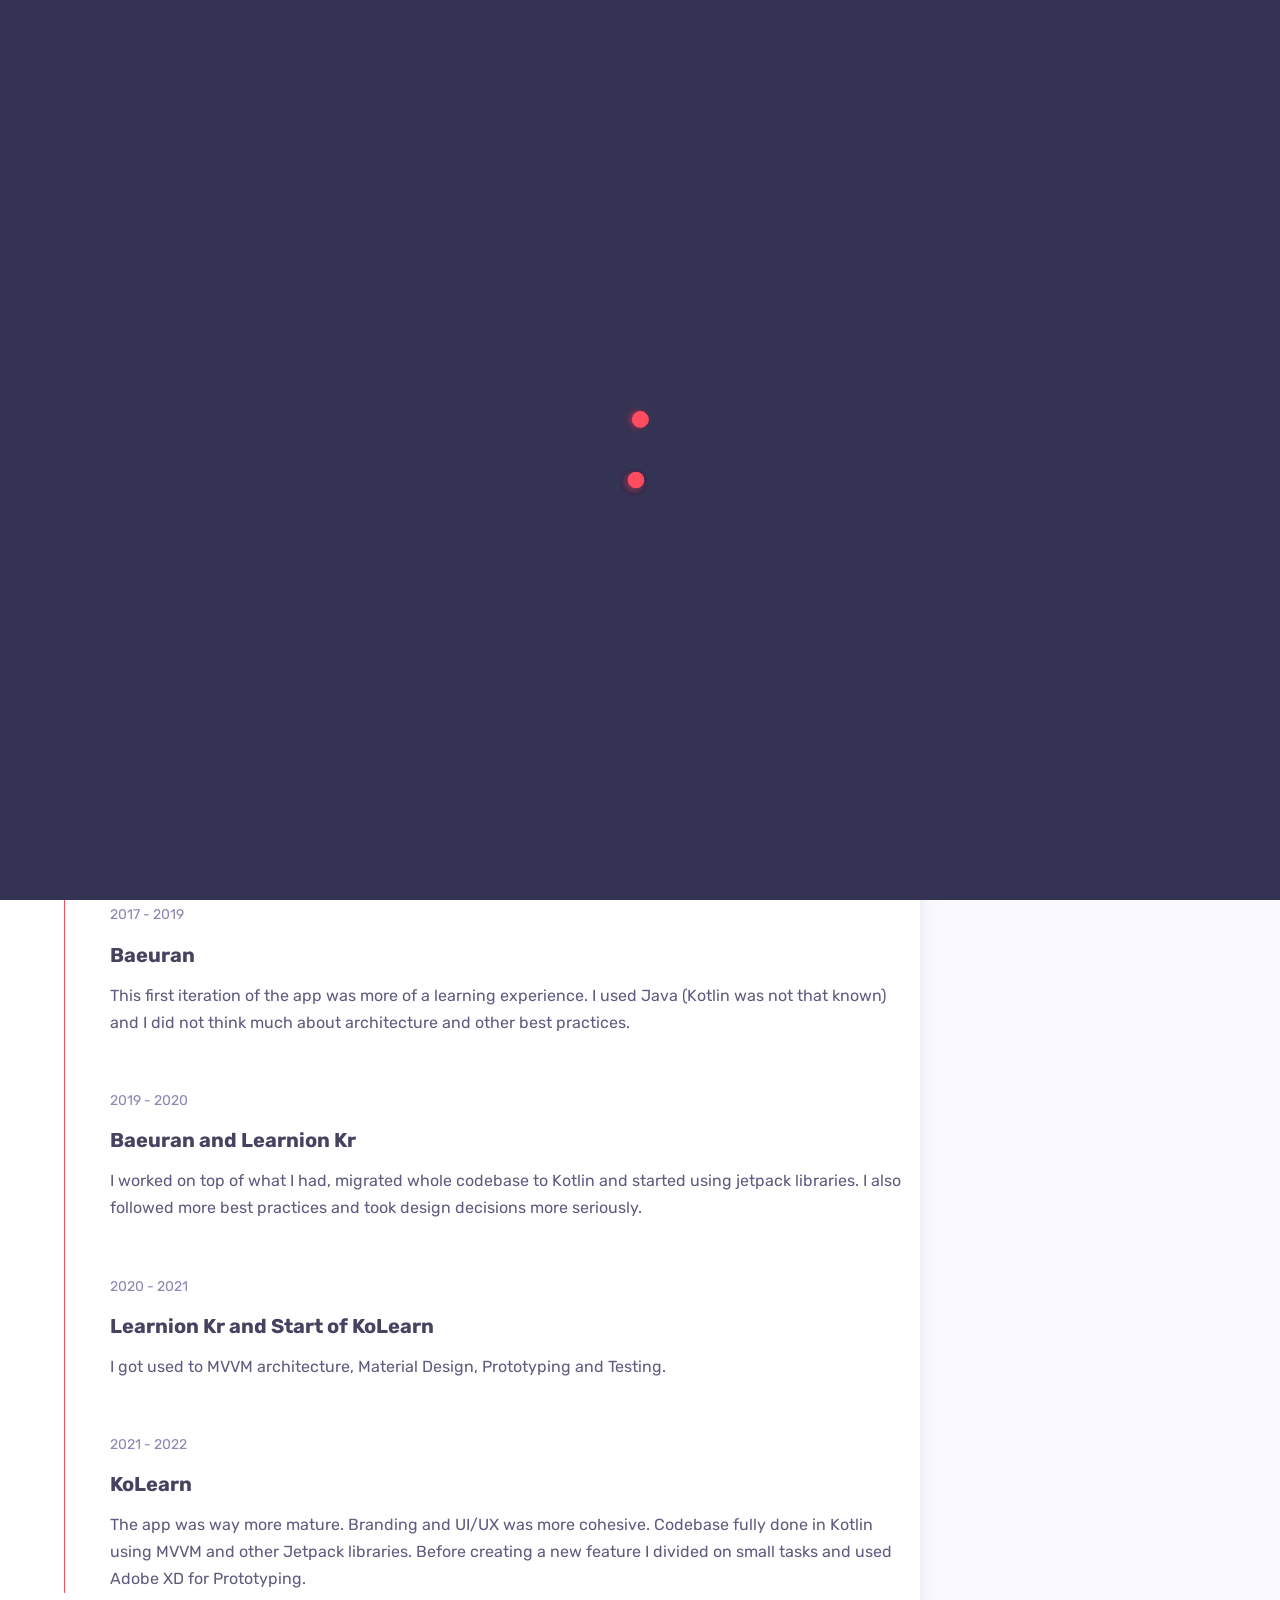
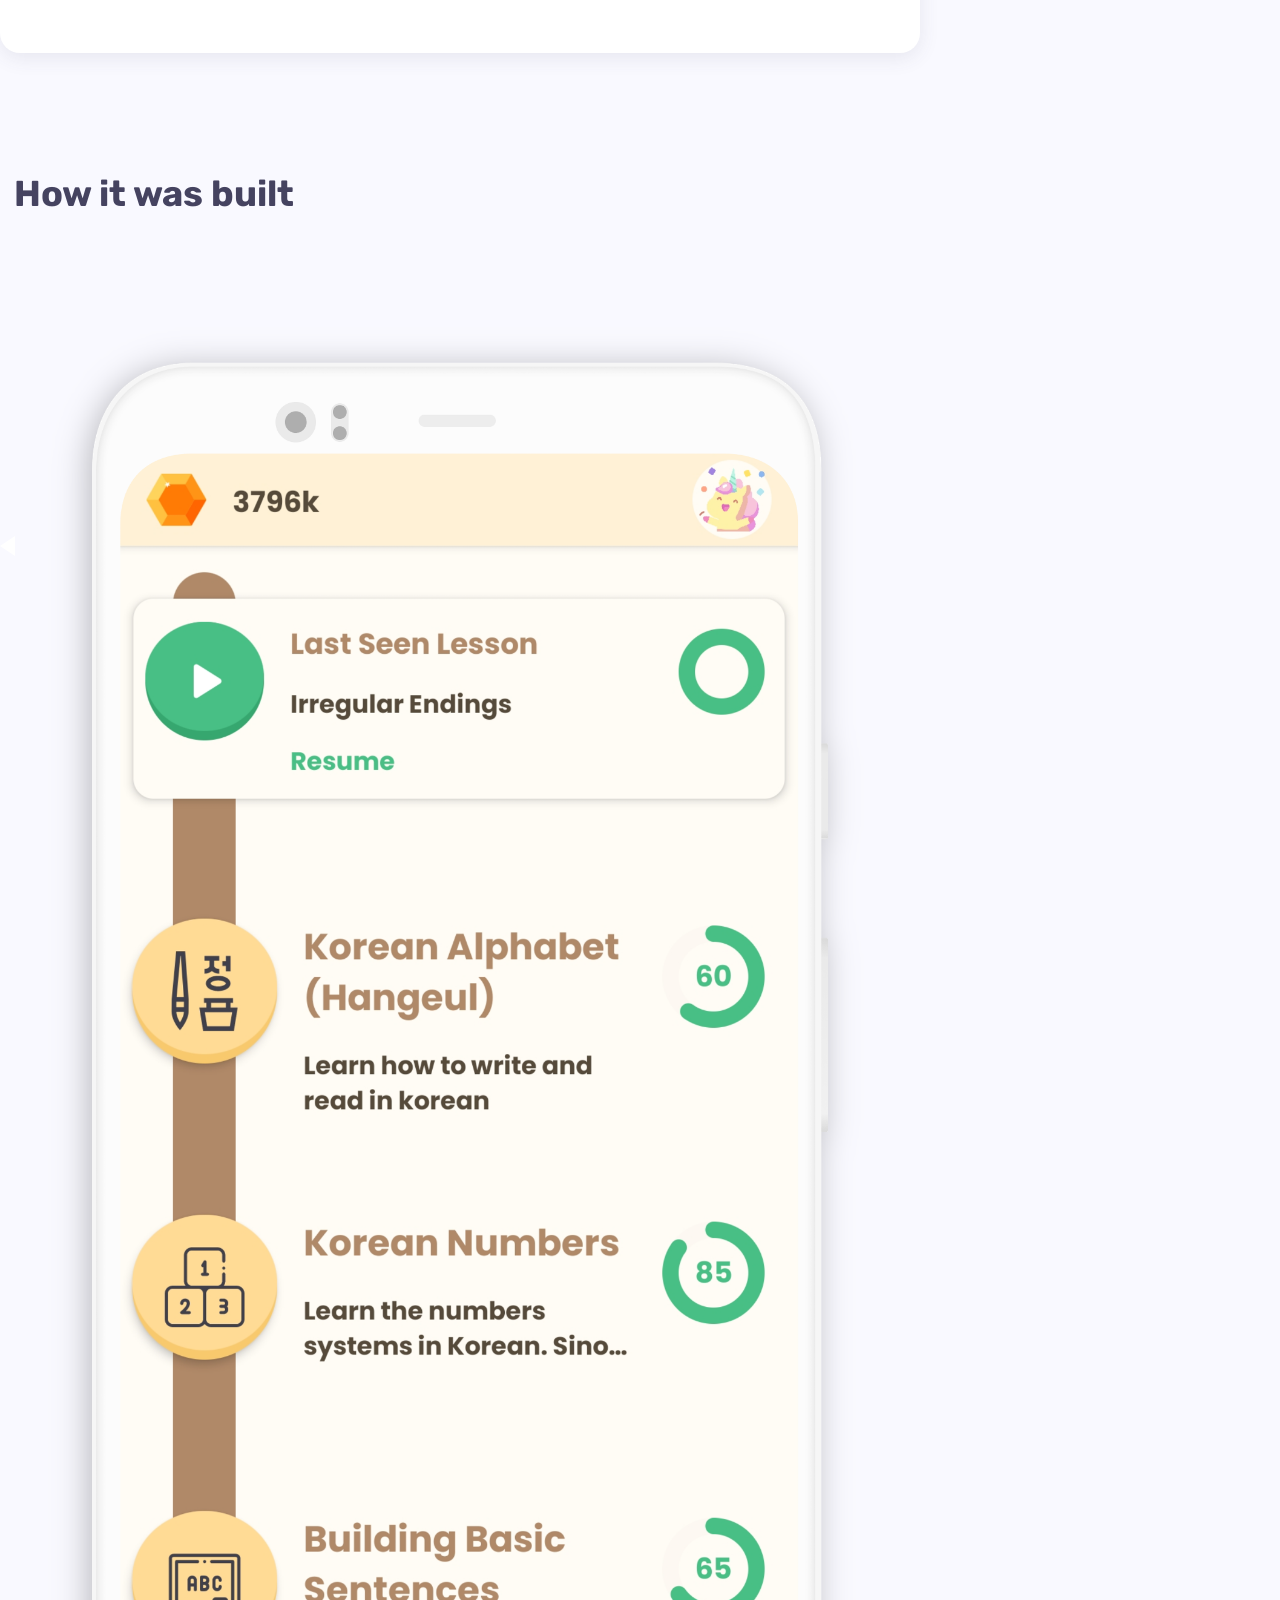
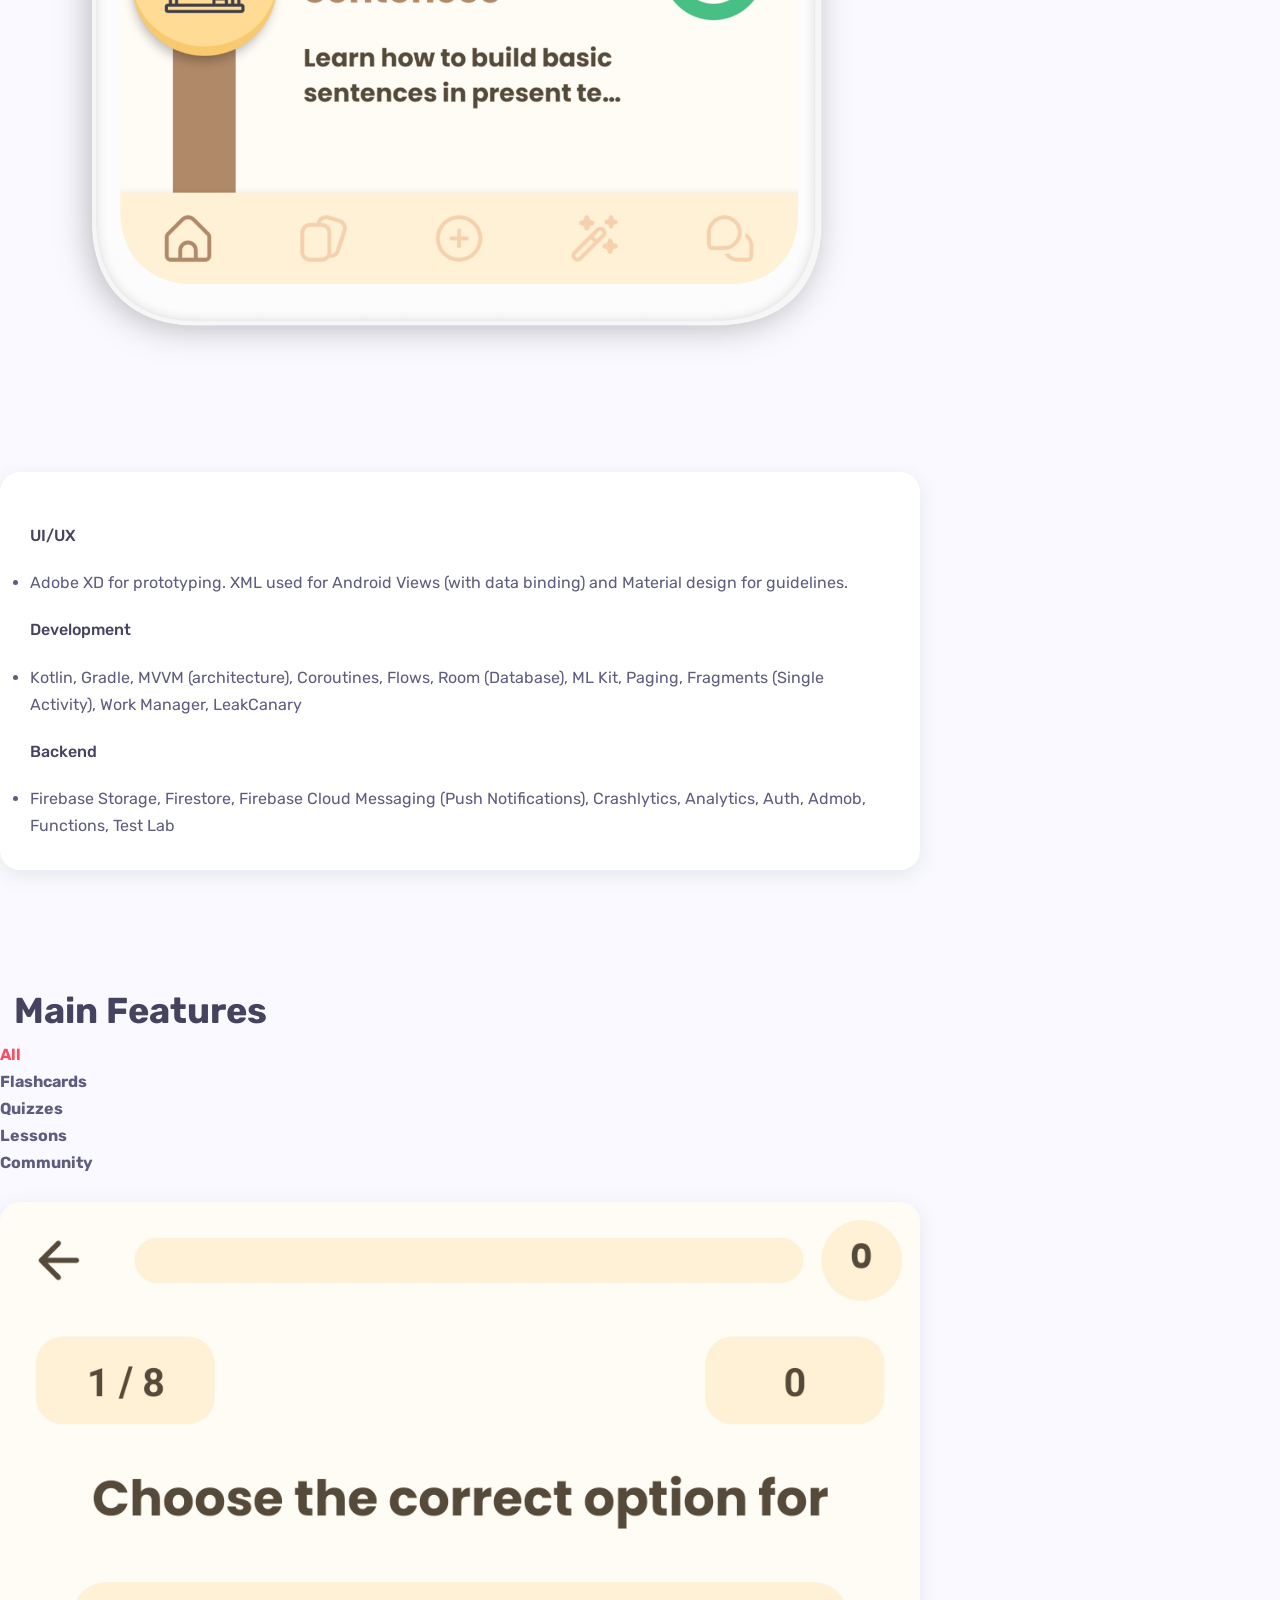
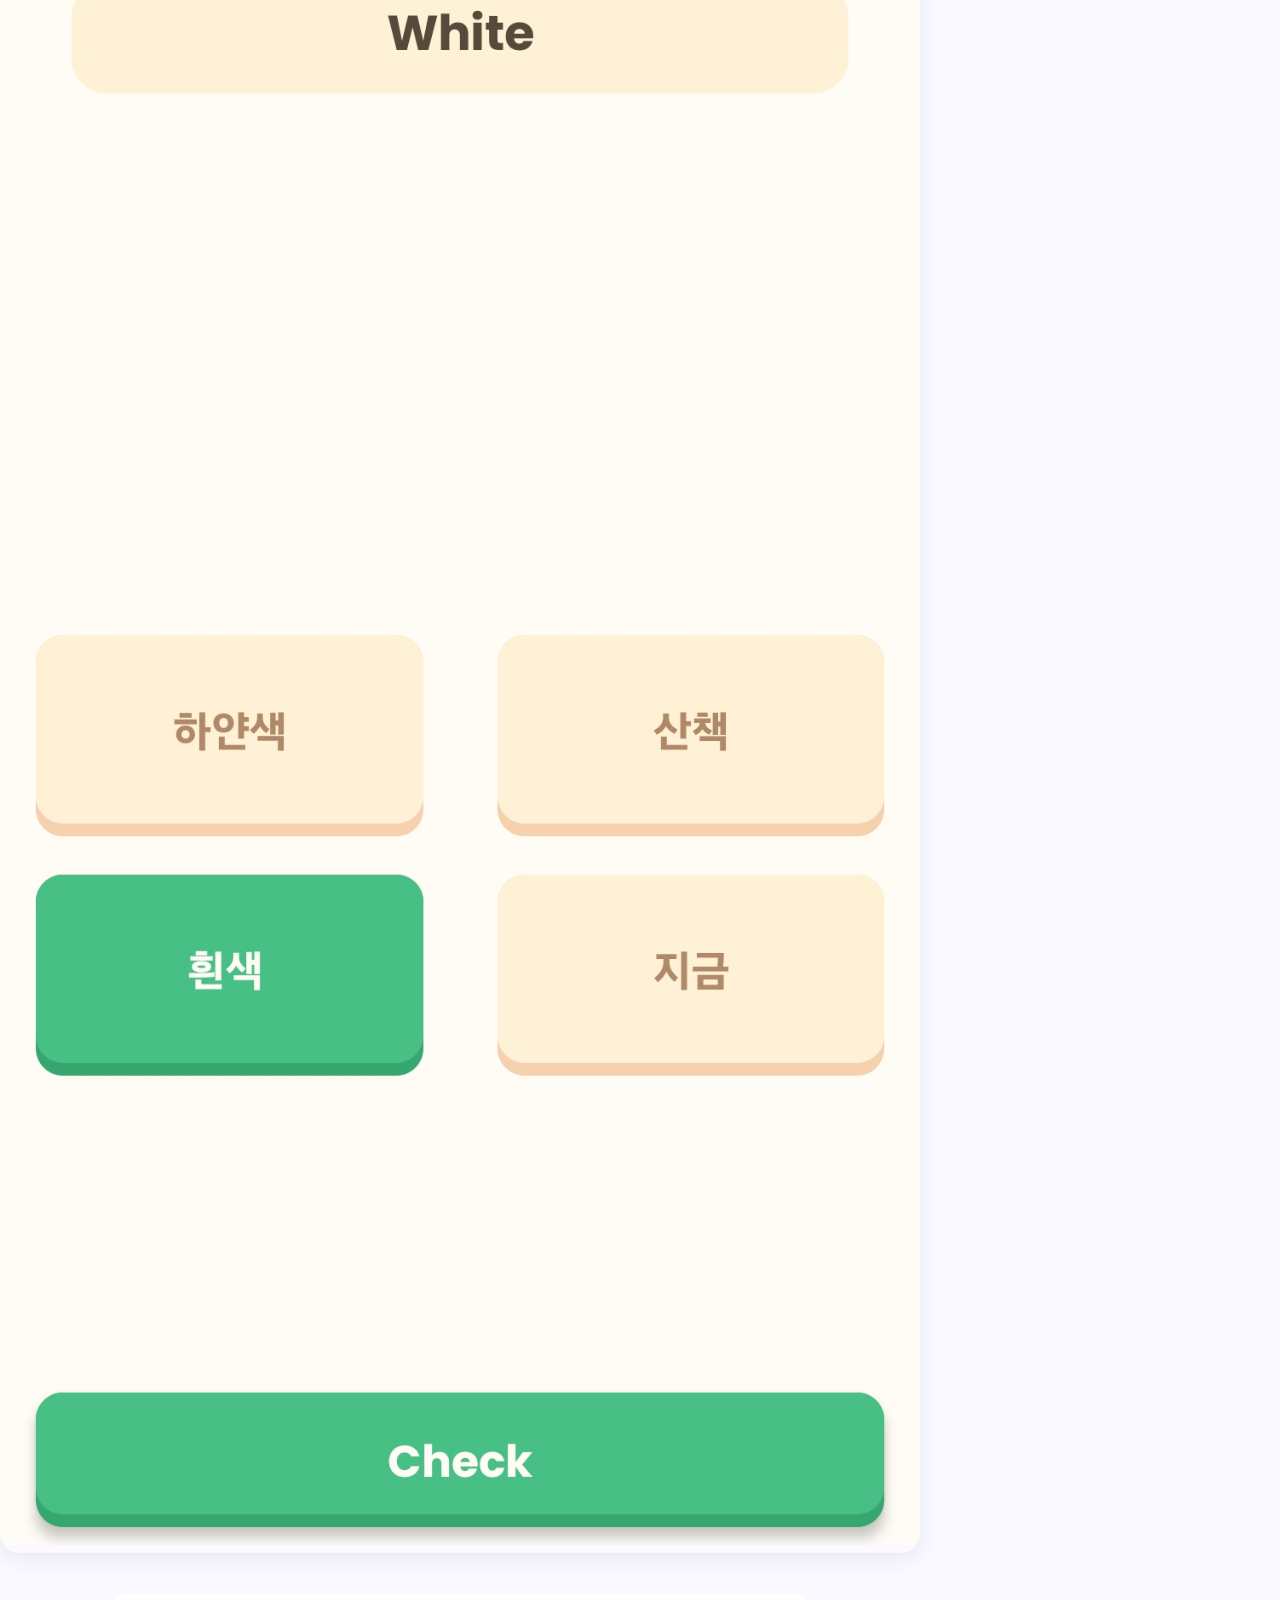
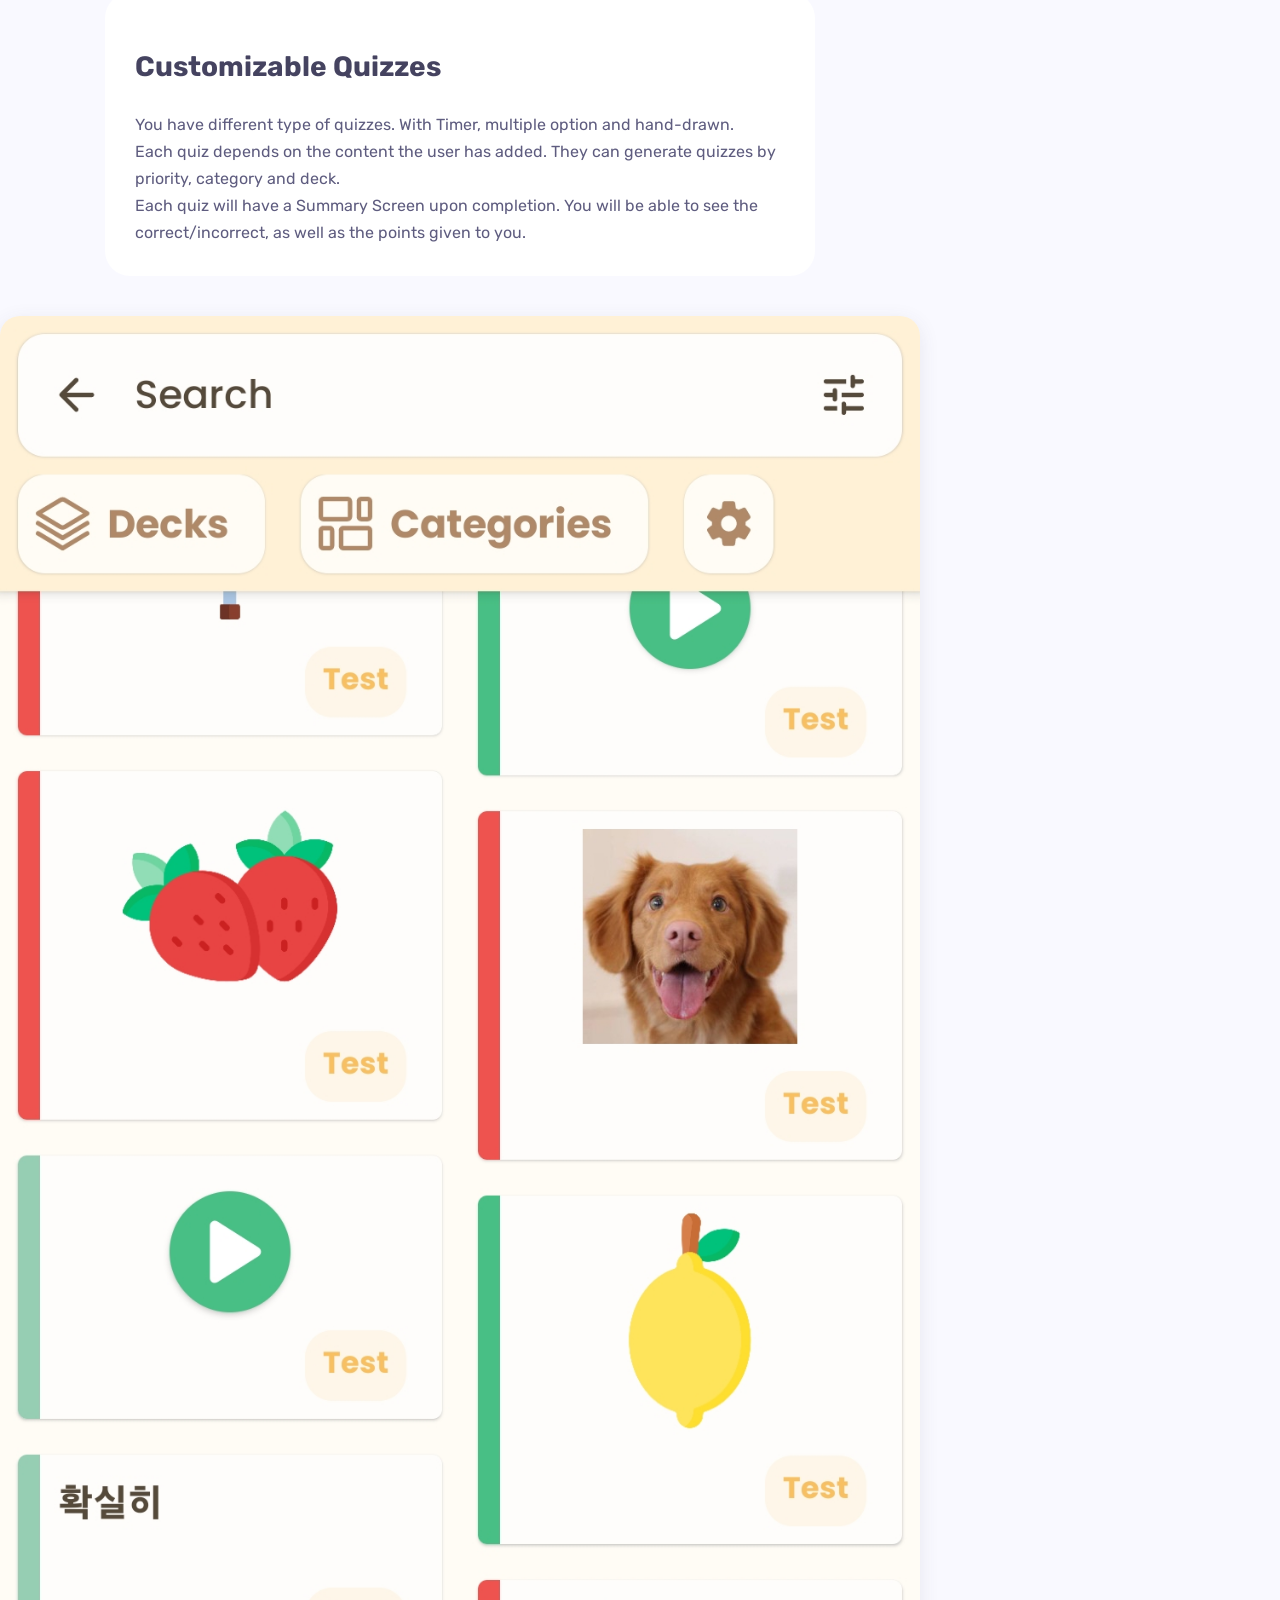
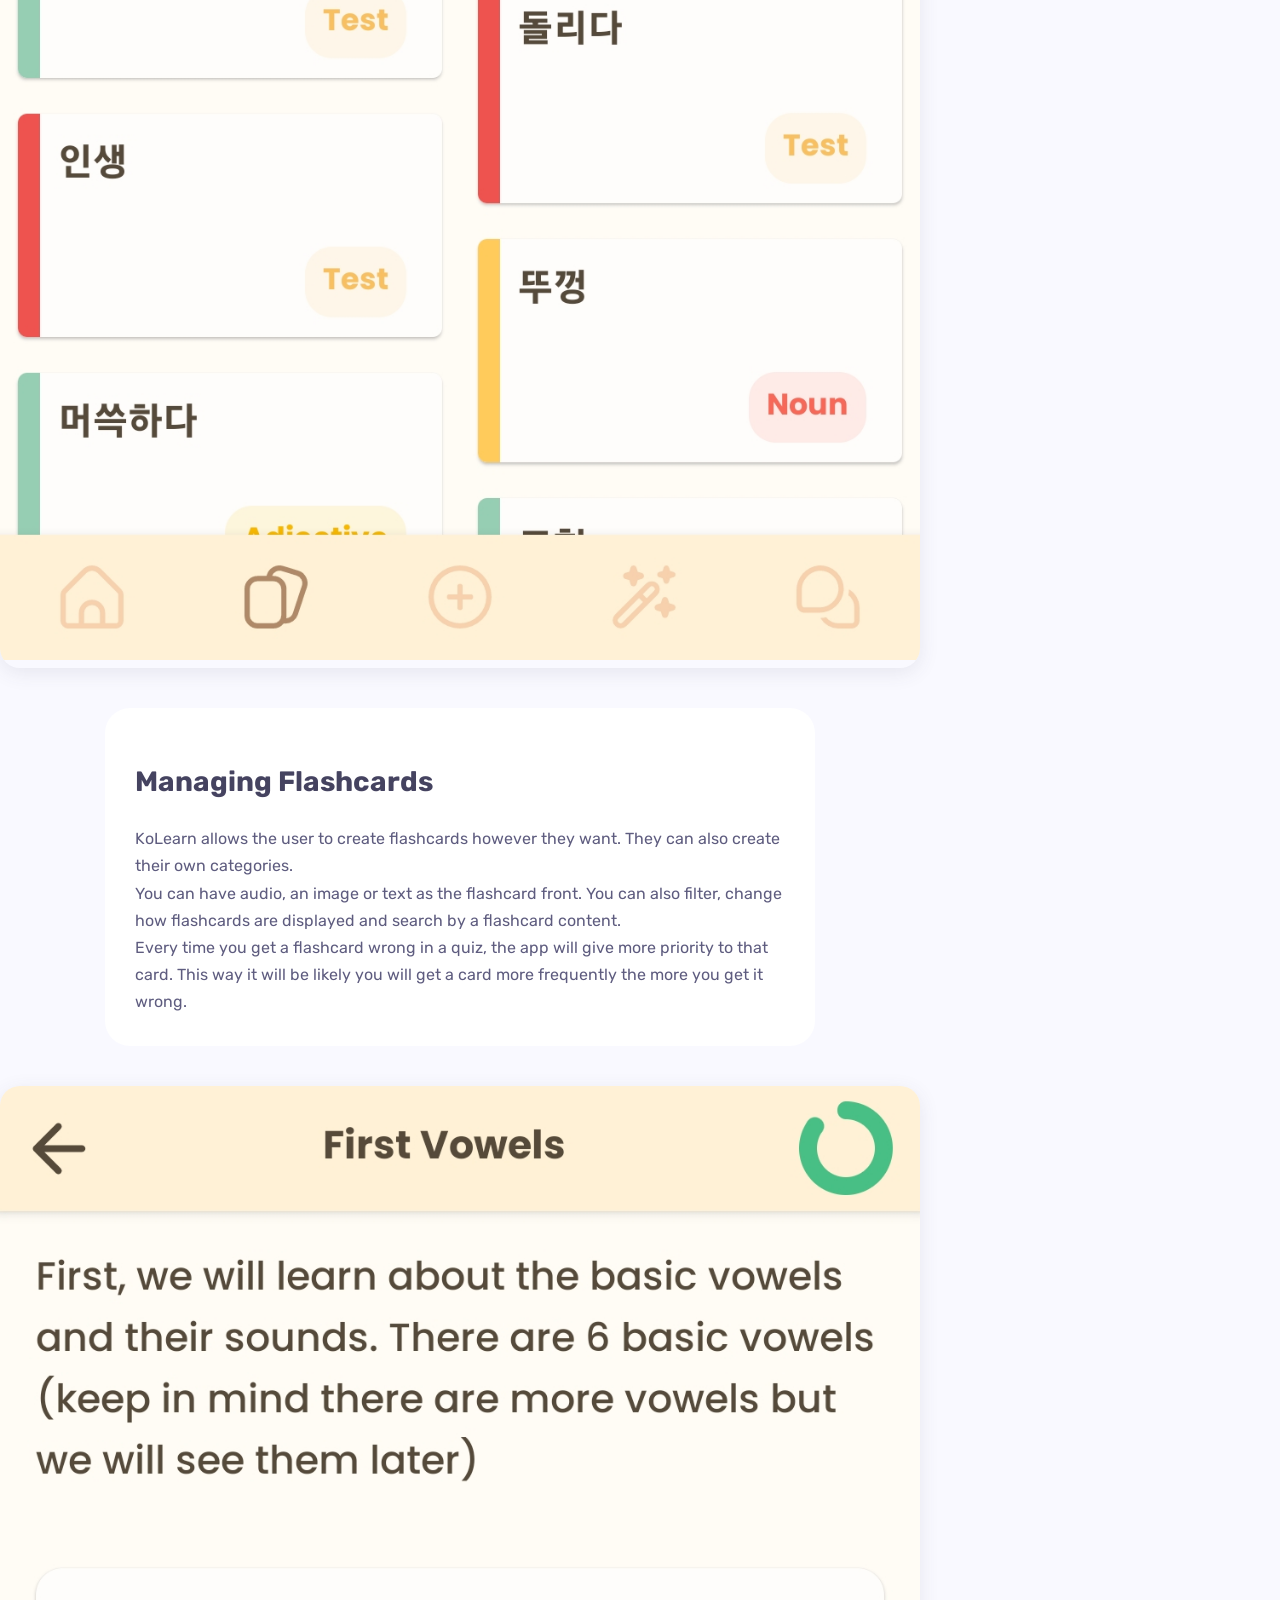
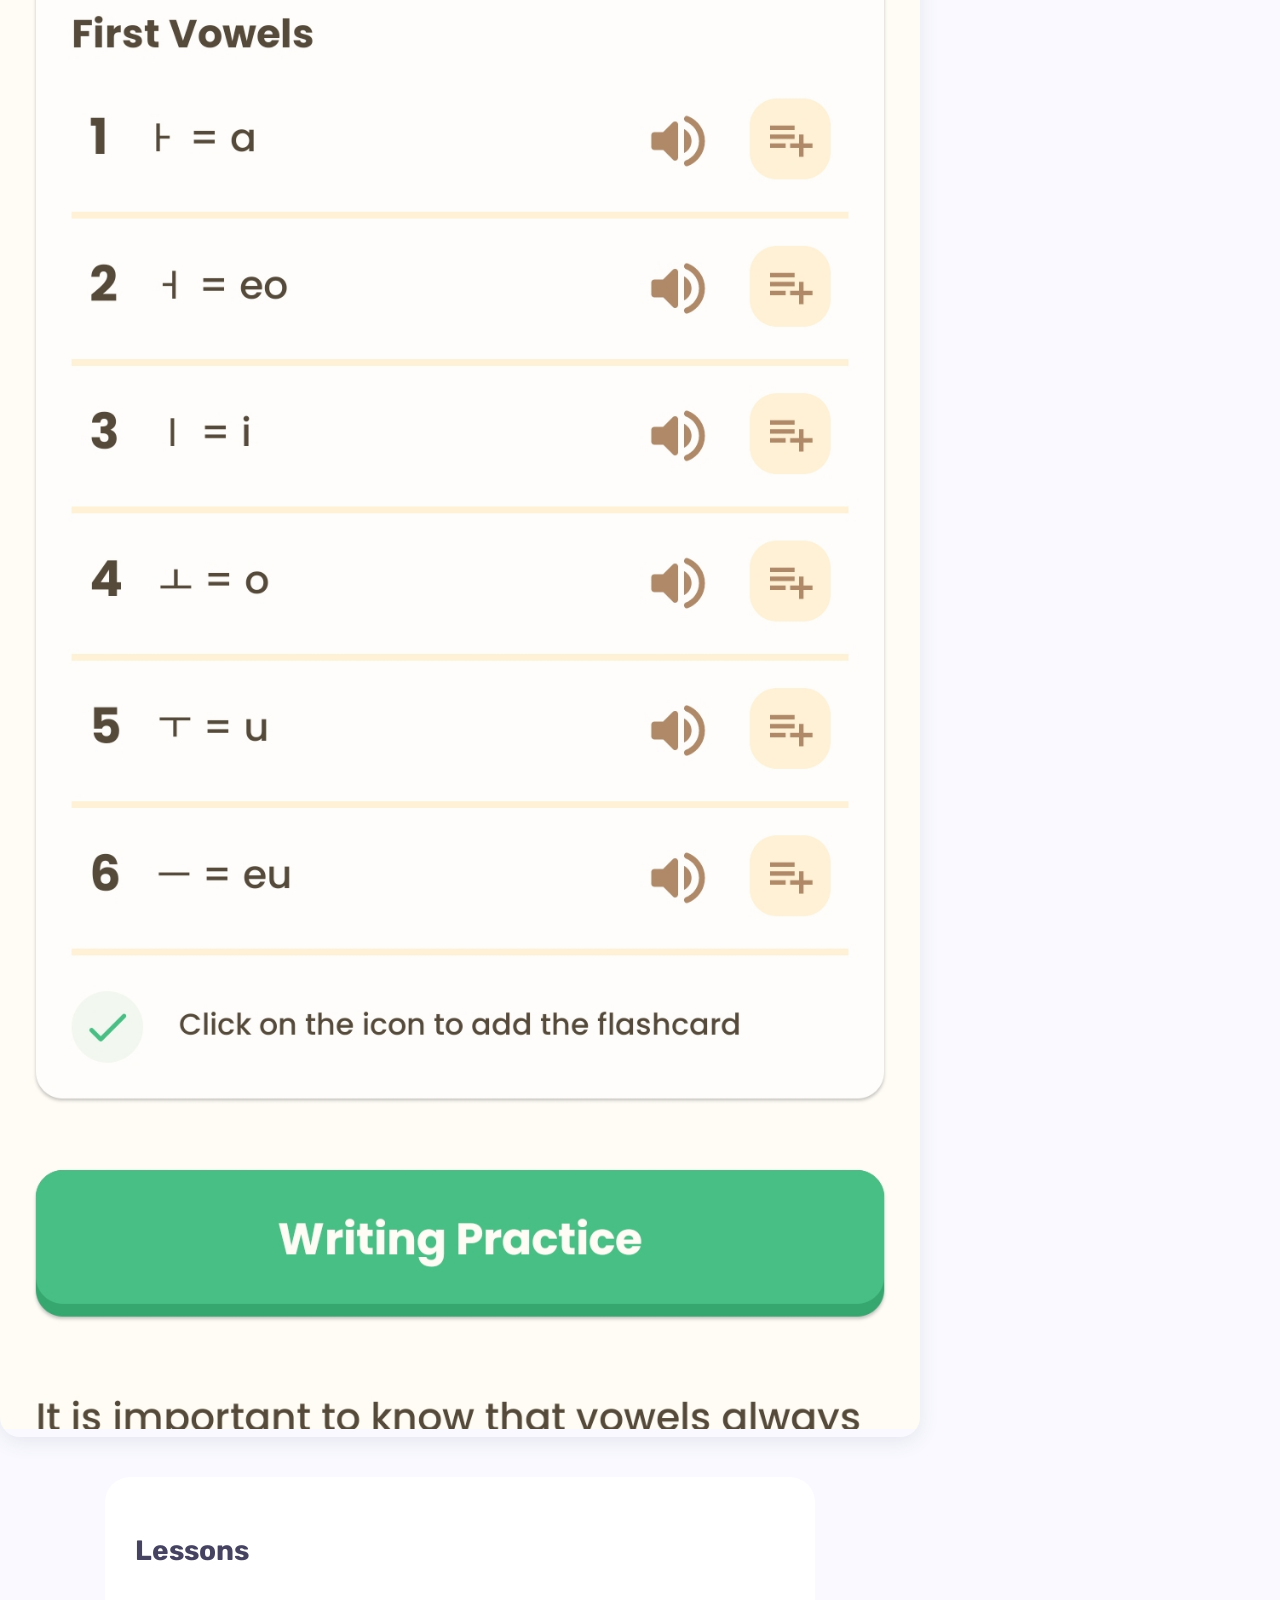
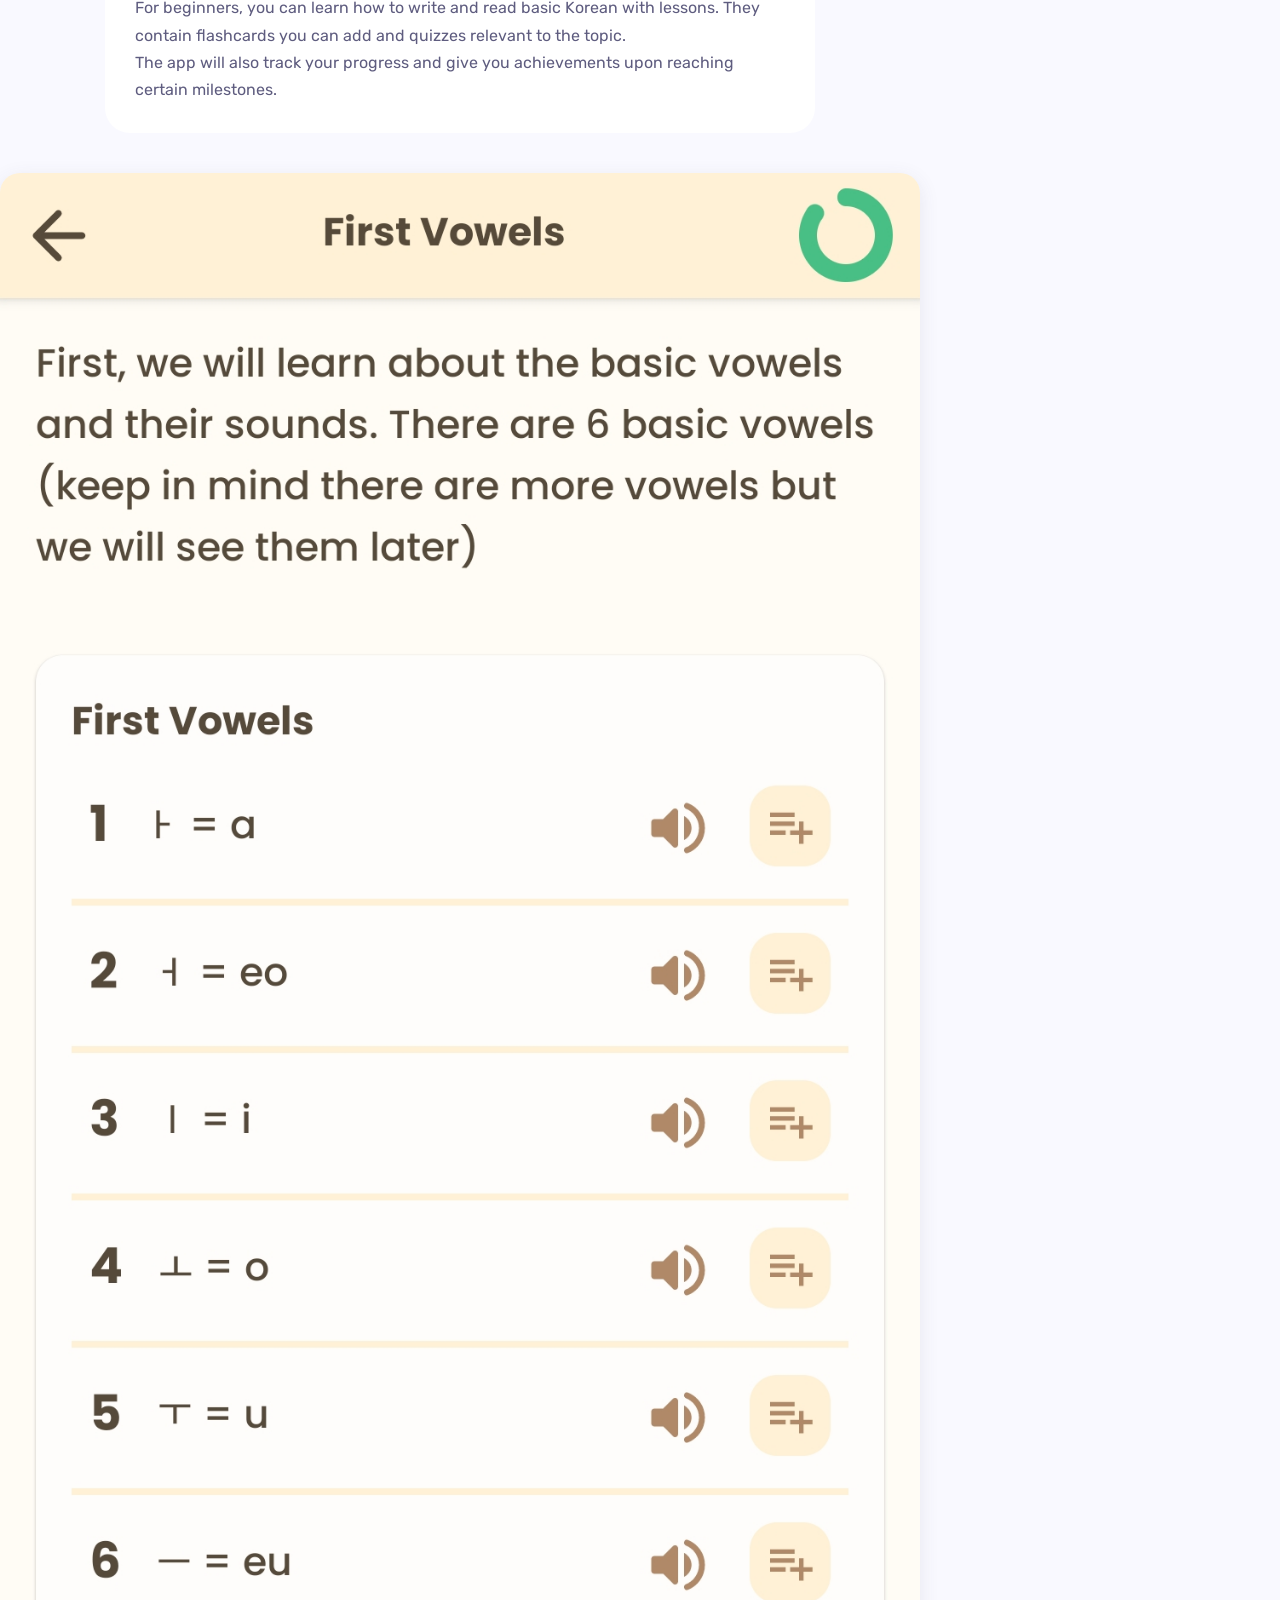
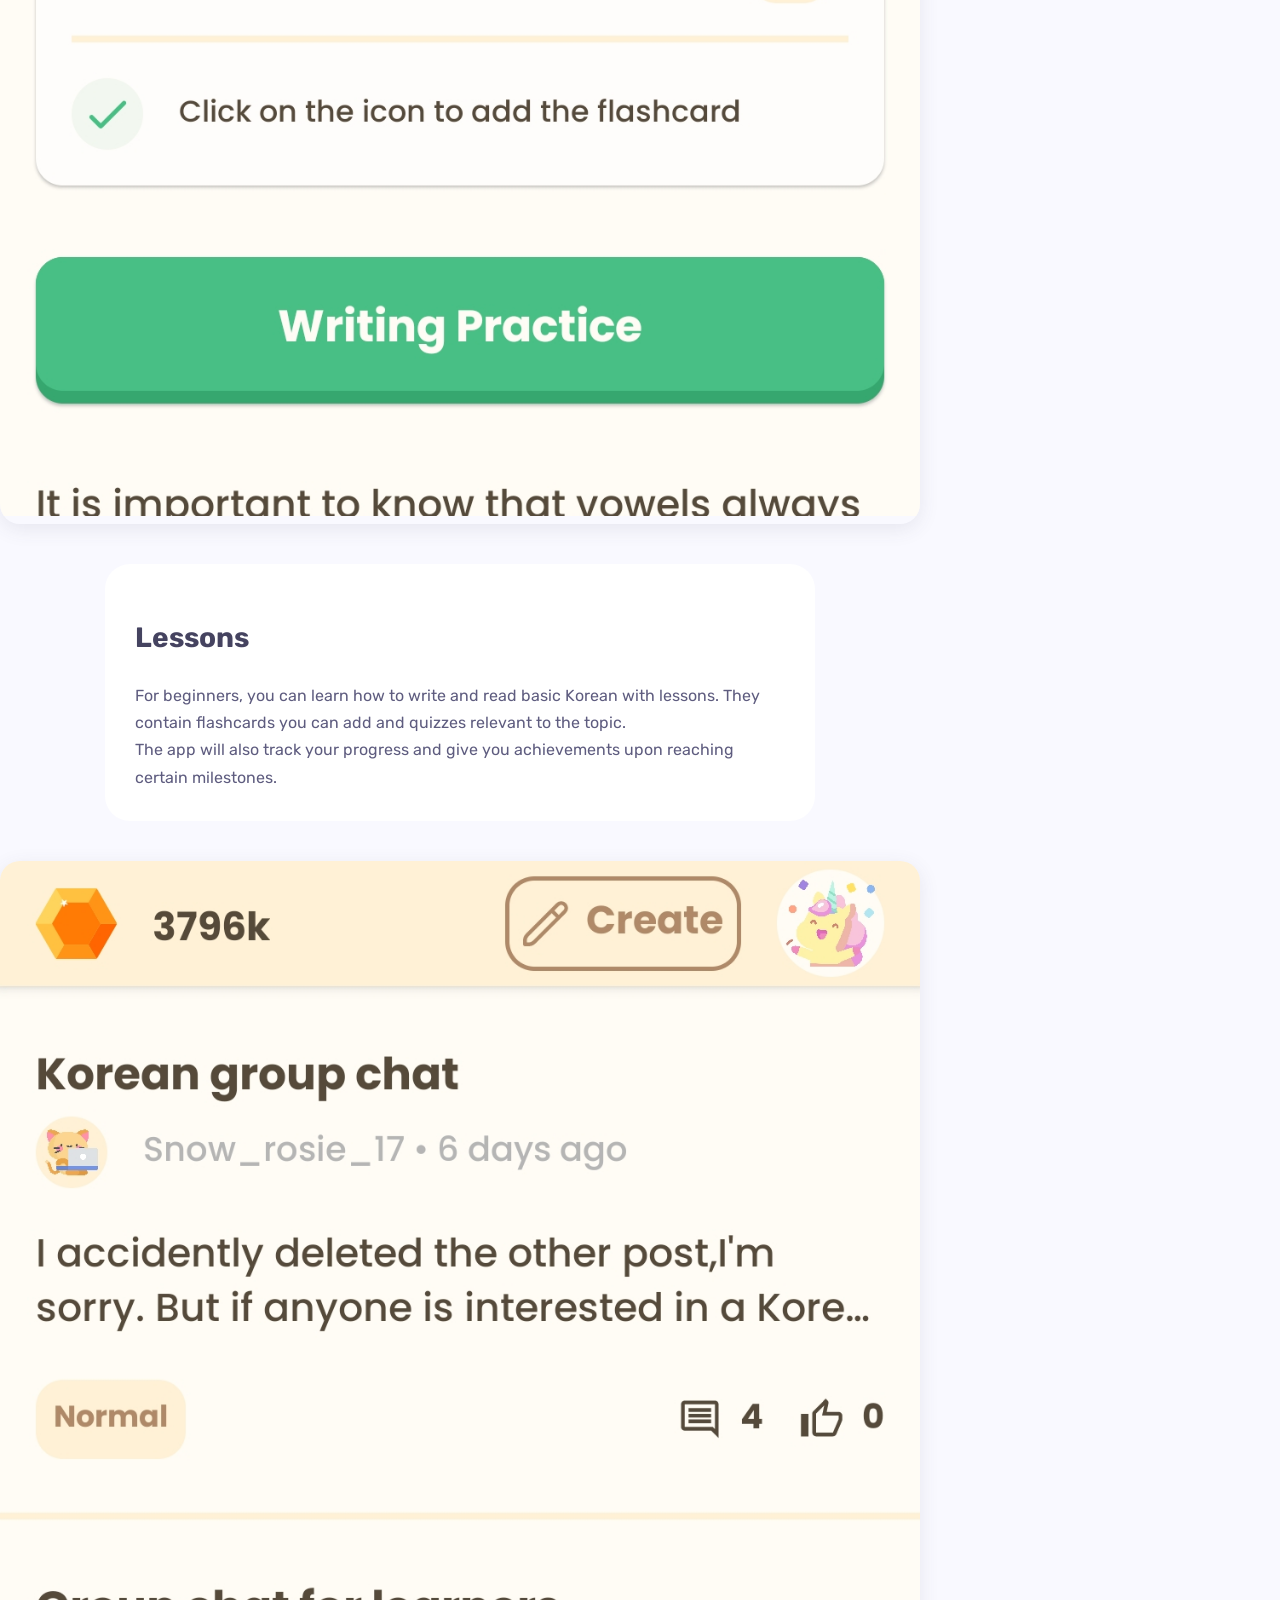
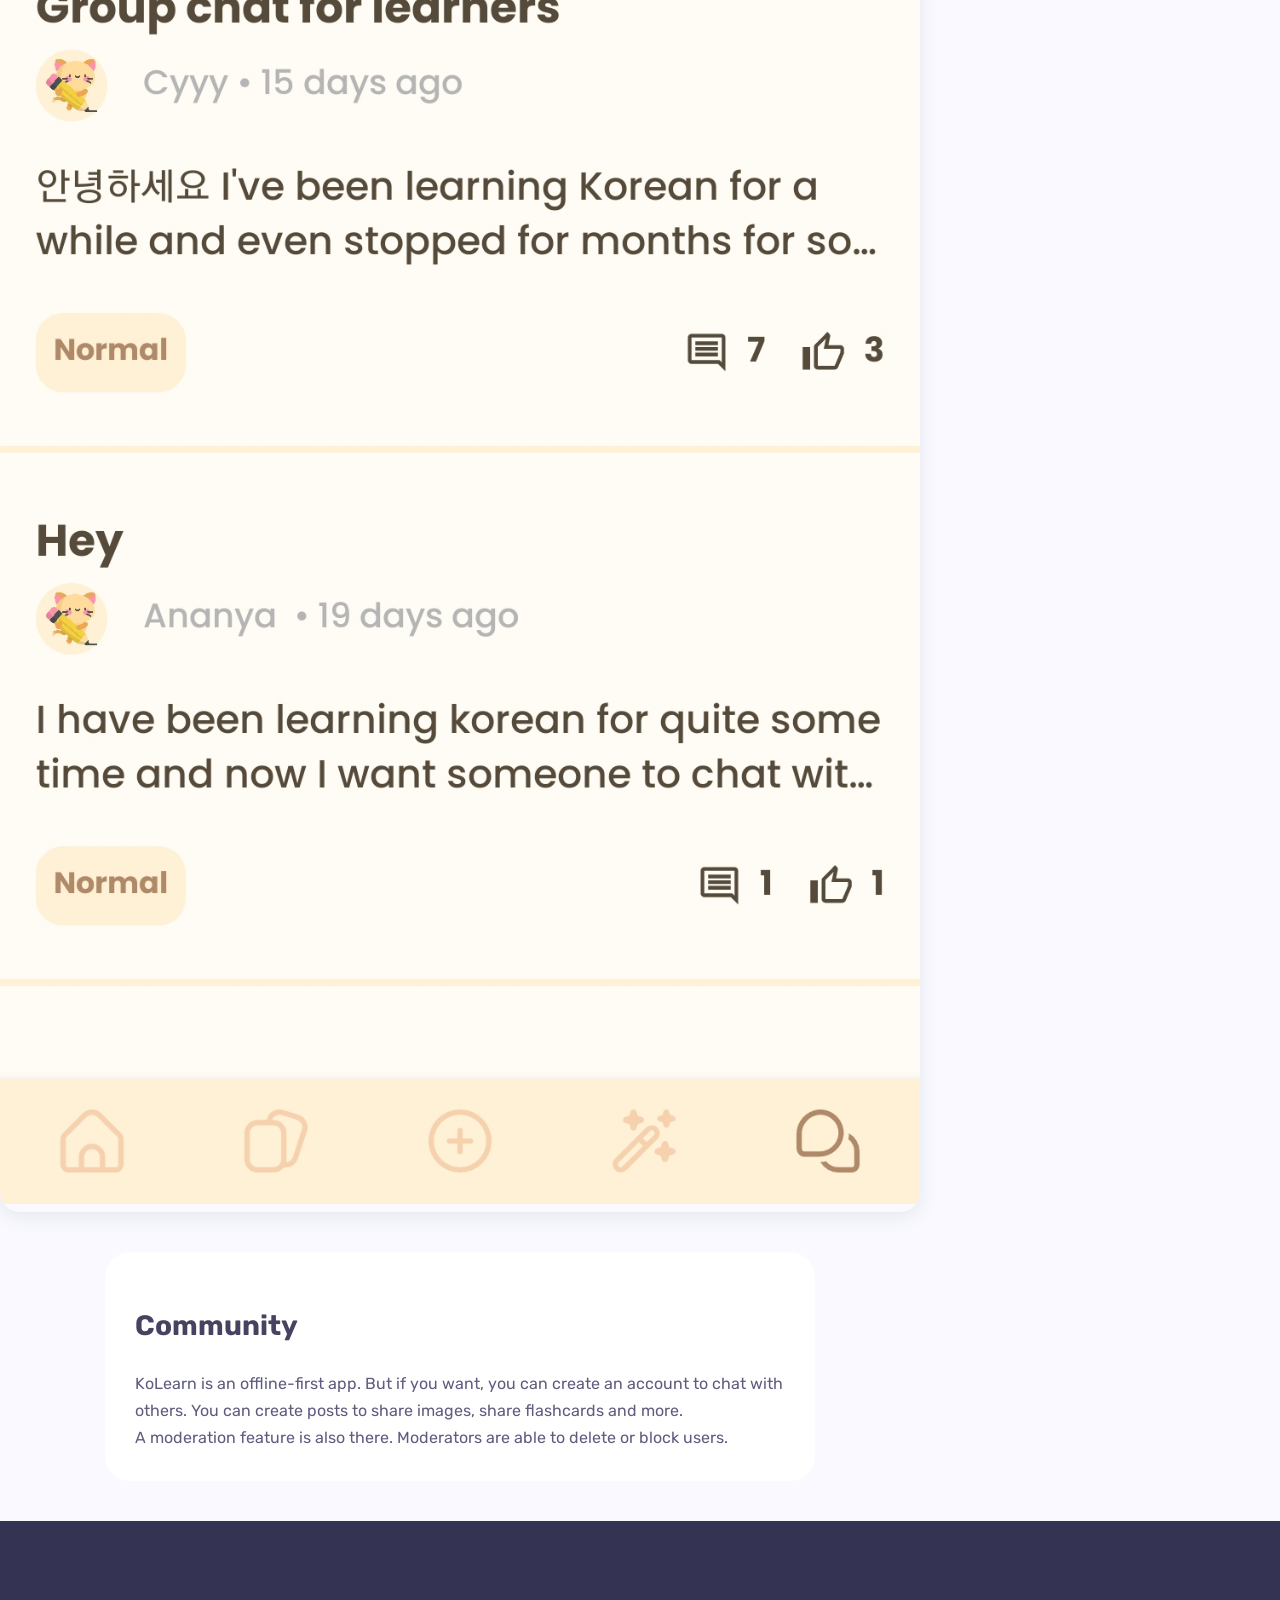
==== kolearn_details.html @ 5fb9a1fc "Init" ====
<!DOCTYPE html>
<html lang="en-US">
  <head>
    <meta http-equiv="Content-Type" content="text/html; charset=UTF-8" />
    <title>Francisco Segovia - KoLearn</title>
    <meta name="description" content="Francisco Segovia KoLearn" />
    <meta
      name="viewport"
      content="width=device-width, initial-scale=1, maximum-scale=1"
    />
    <link
      rel="shortcut icon"
      type="image/x-icon"
      href="https://via.placeholder.com/32x32"
    />

    <!-- STYLESHEETS -->
    <link
      rel="stylesheet"
      href="css/bootstrap.min.css"
      type="text/css"
      media="all"
    />
    <link rel="stylesheet" href="css/all.min.css" type="text/css" media="all" />
    <link
      rel="stylesheet"
      href="css/simple-line-icons.css"
      type="text/css"
      media="all"
    />
    <link rel="stylesheet" href="css/slick.css" type="text/css" media="all" />
    <link rel="stylesheet" href="css/animate.css" type="text/css" media="all" />
    <link
      rel="stylesheet"
      href="css/magnific-popup.css"
      type="text/css"
      media="all"
    />
    <link rel="stylesheet" href="css/style.css" type="text/css" media="all" />

    <!--[if lt IE 9]>
      <script src="https://oss.maxcdn.com/html5shiv/3.7.2/html5shiv.min.js"></script>
      <script src="https://oss.maxcdn.com/respond/1.4.2/respond.min.js"></script>
    <![endif]-->
  </head>

  <body>
    <!-- Preloader -->
    <div id="preloader">
      <div class="outer">
        <!-- Google Chrome -->
        <div class="infinityChrome">
          <div></div>
          <div></div>
          <div></div>
        </div>

        <!-- Safari and others -->
        <div class="infinity">
          <div>
            <span></span>
          </div>
          <div>
            <span></span>
          </div>
          <div>
            <span></span>
          </div>
        </div>
        <!-- Stuff -->
        <svg xmlns="http://www.w3.org/2000/svg" version="1.1" class="goo-outer">
          <defs>
            <filter id="goo">
              <feGaussianBlur
                in="SourceGraphic"
                stdDeviation="6"
                result="blur"
              />
              <feColorMatrix
                in="blur"
                values="1 0 0 0 0  0 1 0 0 0  0 0 1 0 0  0 0 0 18 -7"
                result="goo"
              />
              <feBlend in="SourceGraphic" in2="goo" />
            </filter>
          </defs>
        </svg>
      </div>
    </div>

    <!-- desktop header -->
    <header class="desktop-header-3 fixed-top">
      <div class="container">
        <nav class="navbar navbar-expand-lg navbar-dark">
          <button
            aria-controls="navbarNavDropdown"
            aria-expanded="false"
            aria-label="Toggle navigation"
            class="navbar-toggler"
            data-target="#navbarNavDropdown"
            data-toggle="collapse"
            type="button"
          >
            <span class="navbar-toggler-icon"></span>
          </button>
          <div class="collapse navbar-collapse" id="navbarNavDropdown">
            <ul class="navbar-nav ml-auto scrollspy">
              <li class="nav-item">
                <a class="nav-link" href="index.html#home">Home</a>
              </li>
              <li class="nav-item">
                <a href="index.html#about" class="nav-link">About</a>
              </li>
              <li class="nav-item">
                <a href="index.html#experience" class="nav-link">Experience</a>
              </li>
              <li class="nav-item">
                <a href="index.html#projects" class="nav-link">Projects</a>
              </li>
              <li class="nav-item">
                <a href="index.html#contact" class="nav-link">Contact</a>
              </li>
            </ul>
          </div>
        </nav>
      </div>
    </header>

    <!-- main layout -->
    <main class="content-3">
      <div class="spacer" data-height="30"></div>

      <!-- section context -->
      <section id="Context">
        <div class="container">
          <!-- section title -->
          <h2 class="section-title wow fadeInUp">Why KoLearn?</h2>

          <div class="spacer" data-height="30"></div>

          <div class="row">
            <div class="col-md-12">
              <div class="rounded bg-white shadow-dark padding-30">
                <div class="row">
                  <div class="col-md-12">
                    <h5 class="portfolio-item">Context</h5>

                    <!-- Context text -->
                    <p>
                      None of the apps I found in the store had the features I
                      was looking for and provided a good UX (most were bloated
                      with ads).
                    </p>
                    <p>
                      That's when I decided to create my own app. Something that
                      would <b>allow beginners to start smoothly</b> but would
                      also <b>stay relevant as the user progresses</b> on the
                      language learning journey.
                    </p>
                  </div>
                </div>
              </div>
            </div>
          </div>
          <!-- row end -->
        </div>
      </section>

      <!-- section context -->
      <section id="Creating">
        <div class="container">
          <!-- section title -->
          <h2 class="section-title wow fadeInUp">Creating KoLearn</h2>

          <div class="spacer" data-height="30"></div>

          <div class="row">
            <div class="col-md-12">
              <div class="rounded bg-white shadow-dark padding-30">
                <div class="row">
                  <div class="col-md-12">
                    <h5 class="portfolio-item">How the App Evolved</h5>

                    <!-- timeline wrapper -->
                    <div
                      class="timeline bg-white rounded shadow-light padding-30 overflow-hidden"
                    >
                      <!-- timeline item -->
                      <div class="timeline-container wow fadeInUp">
                        <div class="content">
                          <span class="time">2017 - 2019</span>
                          <h3 class="title">Baeuran</h3>
                          <p>
                            This first iteration of the app was more of a
                            learning experience. I used Java (Kotlin was not
                            that known) and I did not think much about
                            architecture and other best practices.
                          </p>
                        </div>
                      </div>

                      <!-- timeline item -->
                      <div
                        class="timeline-container wow fadeInUp"
                        data-wow-delay="0.2s"
                      >
                        <div class="content">
                          <span class="time">2019 - 2020 </span>
                          <h3 class="title">Baeuran and Learnion Kr</h3>
                          <p>
                            I worked on top of what I had, migrated whole
                            codebase to Kotlin and started using jetpack
                            libraries. I also followed more best practices and
                            took design decisions more seriously.
                          </p>
                        </div>
                      </div>

                      <!-- timeline item -->
                      <div
                        class="timeline-container wow fadeInUp"
                        data-wow-delay="0.4s"
                      >
                        <div class="content">
                          <span class="time">2020 - 2021</span>
                          <h3 class="title">
                            Learnion Kr and Start of KoLearn
                          </h3>
                          <p>
                            I got used to MVVM architecture, Material Design,
                            Prototyping and Testing.
                          </p>
                        </div>
                      </div>

                      <!-- timeline item -->
                      <div
                        class="timeline-container wow fadeInUp"
                        data-wow-delay="0.4s"
                      >
                        <div class="content">
                          <span class="time">2021 - 2022</span>
                          <h3 class="title">KoLearn</h3>
                          <p>
                            The app was way more mature. Branding and UI/UX was
                            more cohesive. Codebase fully done in Kotlin using
                            MVVM and other Jetpack libraries. Before creating a
                            new feature I divided on small tasks and used Adobe
                            XD for Prototyping.
                          </p>
                        </div>
                      </div>

                      <!-- main line -->
                      <span class="line"></span>
                    </div>
                  </div>
                </div>
              </div>
            </div>
          </div>
          <!-- row end -->
        </div>
      </section>

      <!-- section How -->
      <section id="How">
        <div class="container">
          <!-- section title -->
          <h2 class="section-title wow fadeInUp">How it was built</h2>

          <div class="spacer" data-height="60"></div>

          <div class="row">
            <div class="col-md-3">
              <div class="text-center text-md-left">
                <!-- avatar image -->
                <img src="images/KoLearn_1.png" alt="KoLearn" />
              </div>
              <div class="spacer d-md-none d-lg-none" data-height="30"></div>
            </div>

            <div class="col-md-9 triangle-left-md triangle-top-sm">
              <div class="rounded bg-white shadow-dark padding-30">
                <div class="row">
                  <div class="col-md-12">
                    <!-- technology item -->
                    <div class="skill-item">
                      <div class="skill-info clearfix">
                        <h4 class="float-left mb-0 mt-0">UI/UX</h4>
                      </div>
                      <ul class="list-inline meta">
                        <li class="list-inline-item">
                          Adobe XD for prototyping. XML used for Android Views
                          (with data binding) and Material design for
                          guidelines.
                        </li>
                      </ul>
                      <div class="spacer" data-height="10"></div>
                    </div>

                    <!-- technology item -->
                    <div class="skill-item">
                      <div class="skill-info clearfix">
                        <h4 class="float-left mb-0 mt-0">Development</h4>
                      </div>
                      <ul class="list-inline meta">
                        <li class="list-inline-item">
                          Kotlin, Gradle, MVVM (architecture), Coroutines,
                          Flows, Room (Database), ML Kit, Paging, Fragments
                          (Single Activity), Work Manager, LeakCanary
                        </li>
                      </ul>
                      <div class="spacer" data-height="10"></div>
                    </div>
                    <!-- technology item -->
                    <div class="skill-item">
                      <div class="skill-info clearfix">
                        <h4 class="float-left mb-0 mt-0">Backend</h4>
                      </div>
                      <ul class="list-inline meta">
                        <li class="list-inline-item">
                          Firebase Storage, Firestore, Firebase Cloud Messaging
                          (Push Notifications), Crashlytics, Analytics, Auth,
                          Admob, Functions, Test Lab
                        </li>
                      </ul>
                      <div class="spacer" data-height="10"></div>
                    </div>
                  </div>
                </div>
              </div>
            </div>
          </div>
          <!-- row end -->

          <div class="spacer" data-height="70"></div>
        </div>
      </section>

      <!-- section works -->
      <section id="Features">
        <div class="container">
          <!-- section title -->
          <h2 class="section-title wow fadeInUp">Main Features</h2>

          <!-- portfolio filter (desktop) -->
          <ul class="portfolio-filter list-inline wow fadeInUp">
            <li class="current list-inline-item" data-filter="*">All</li>
            <li class="list-inline-item" data-filter=".flashcards">
              Flashcards
            </li>
            <li class="list-inline-item" data-filter=".quizzes">Quizzes</li>
            <li class="list-inline-item" data-filter=".lessons">Lessons</li>
            <li class="list-inline-item" data-filter=".community">Community</li>
          </ul>

          <!-- portfolio filter (mobile) -->
          <div class="pf-filter-wrapper">
            <select class="portfolio-filter-mobile">
              <option value="*">All</option>
              <option value=".flashcards">Flashcards</option>
              <option value=".quizzes">Quizzes</option>
              <option value=".lessons">Lessons</option>
              <option value=".community">Community</option>
            </select>
          </div>

          <!-- portolio wrapper -->
          <div class="row portfolio-wrapper">
            <!-- portfolio item -->
            <div class="col-md-4 col-sm-6 grid-item quizzes design">
              <a href="#small-dialog" class="work-content">
                <div class="portfolio-item rounded shadow-dark">
                  <div class="details">
                    <span class="term">Quizzes</span>
                    <h4 class="title">Custom Quizzes</h4>
                    <span class="more-button"
                      ><i class="icon-options"></i
                    ></span>
                  </div>
                  <div class="thumb">
                    <img src="images/KoLearn_Quizzes.jpg" alt="Quizzes View" />
                    <div class="mask"></div>
                  </div>
                </div>
              </a>
              <div
                id="small-dialog"
                class="white-popup zoom-anim-dialog mfp-hide"
              >
                <h2>Customizable Quizzes</h2>
                <p>
                  You have different type of quizzes. With Timer, multiple
                  option and hand-drawn.
                </p>
                <p>
                  Each quiz depends on the content the user has added. They can
                  generate quizzes by priority, category and deck.
                </p>
                <p>
                  Each quiz will have a Summary Screen upon completion. You will
                  be able to see the correct/incorrect, as well as the points
                  given to you.
                </p>
              </div>
            </div>

            <!-- portfolio item -->
            <div class="col-md-4 col-sm-6 grid-item flashcards design">
              <a href="#small-dialog" class="work-content">
                <div class="portfolio-item rounded shadow-dark">
                  <div class="details">
                    <span class="term">Flashcards</span>
                    <h4 class="title">Managing flashcards</h4>
                    <span class="more-button"
                      ><i class="icon-options"></i
                    ></span>
                  </div>
                  <div class="thumb">
                    <img
                      src="images/KoLearn_Flashcards1.jpg"
                      alt="Flashcards View"
                    />
                    <div class="mask"></div>
                  </div>
                </div>
              </a>
              <div
                id="small-dialog"
                class="white-popup zoom-anim-dialog mfp-hide"
              >
                <h2>Managing Flashcards</h2>
                <p>
                  KoLearn allows the user to create flashcards however they
                  want. They can also create their own categories.
                </p>
                <p>
                  You can have audio, an image or text as the flashcard front.
                  You can also filter, change how flashcards are displayed and
                  search by a flashcard content.
                </p>
                <p>
                  Every time you get a flashcard wrong in a quiz, the app will
                  give more priority to that card. This way it will be likely
                  you will get a card more frequently the more you get it wrong.
                </p>
              </div>
            </div>

            <!-- portfolio item -->
            <div class="col-md-4 col-sm-6 grid-item lessons design">
              <a href="#small-dialog" class="work-content">
                <div class="portfolio-item rounded shadow-dark">
                  <div class="details">
                    <span class="term">Lessons</span>
                    <h4 class="title">Learning with Lessons</h4>
                    <span class="more-button"
                      ><i class="icon-options"></i
                    ></span>
                  </div>
                  <div class="thumb">
                    <img src="images/KoLearn_Lessons.jpg" alt="Lessons View" />
                    <div class="mask"></div>
                  </div>
                </div>
              </a>
              <div
                id="small-dialog"
                class="white-popup zoom-anim-dialog mfp-hide"
              >
                <h2>Lessons</h2>
                <p>
                  For beginners, you can learn how to write and read basic
                  Korean with lessons. They contain flashcards you can add and
                  quizzes relevant to the topic.
                </p>
                <p>
                  The app will also track your progress and give you
                  achievements upon reaching certain milestones.
                </p>
              </div>
            </div>

            <!-- portfolio item -->
            <div class="col-md-4 col-sm-6 grid-item lessons design">
              <a href="#small-dialog" class="work-content">
                <div class="portfolio-item rounded shadow-dark">
                  <div class="details">
                    <span class="term">Lessons</span>
                    <h4 class="title">Learning with Lessons</h4>
                    <span class="more-button"
                      ><i class="icon-options"></i
                    ></span>
                  </div>
                  <div class="thumb">
                    <img src="images/KoLearn_Lessons.jpg" alt="Lessons View" />
                    <div class="mask"></div>
                  </div>
                </div>
              </a>
              <div
                id="small-dialog"
                class="white-popup zoom-anim-dialog mfp-hide"
              >
                <h2>Lessons</h2>
                <p>
                  For beginners, you can learn how to write and read basic
                  Korean with lessons. They contain flashcards you can add and
                  quizzes relevant to the topic.
                </p>
                <p>
                  The app will also track your progress and give you
                  achievements upon reaching certain milestones.
                </p>
              </div>
            </div>

            <!-- portfolio item -->
            <div class="col-md-4 col-sm-6 grid-item community design">
              <a href="#small-dialog" class="work-content">
                <div class="portfolio-item rounded shadow-dark">
                  <div class="details">
                    <span class="term">Community</span>
                    <h4 class="title">Reaching others</h4>
                    <span class="more-button"
                      ><i class="icon-options"></i
                    ></span>
                  </div>
                  <div class="thumb">
                    <img
                      src="images/KoLearn_Community.jpg"
                      alt="Community View"
                    />
                    <div class="mask"></div>
                  </div>
                </div>
              </a>
              <div
                id="small-dialog"
                class="white-popup zoom-anim-dialog mfp-hide"
              >
                <h2>Community</h2>
                <p>
                  KoLearn is an offline-first app. But if you want, you can
                  create an account to chat with others. You can create posts to
                  share images, share flashcards and more.
                </p>
                <p>
                  A moderation feature is also there. Moderators are able to
                  delete or block users.
                </p>
              </div>
            </div>
          </div>
        </div>
      </section>

      <footer class="footer">
        <div class="container"></div>
      </footer>
    </main>

    <!-- Go to top button -->
    <a href="javascript:" id="return-to-top"><i class="fas fa-arrow-up"></i></a>

    <!-- SCRIPTS -->
    <script src="js/jquery-1.12.3.min.js"></script>
    <script src="js/jquery.easing.min.js"></script>
    <script src="js/jquery.waypoints.min.js"></script>
    <script src="js/jquery.counterup.min.js"></script>
    <script src="js/popper.min.js"></script>
    <script src="js/bootstrap.min.js"></script>
    <script src="js/isotope.pkgd.min.js"></script>
    <script src="js/infinite-scroll.min.js"></script>
    <script src="js/imagesloaded.pkgd.min.js"></script>
    <script src="js/slick.min.js"></script>
    <script src="js/contact.js"></script>
    <script src="js/validator.js"></script>
    <script src="js/wow.min.js"></script>
    <script src="js/morphext.min.js"></script>
    <script src="js/parallax.min.js"></script>
    <script src="js/jquery.magnific-popup.min.js"></script>
    <script src="js/custom.js"></script>
  </body>
</html>
---- css/style.css ----
@charset "UTF-8";
/*
Template Name: Bolby
Version: 1.0
Author: PxlSolutions
Author URI: http://themeforest.net/user/pxlsolutions
Description: Portfolio/CV/Resume HTML Template

[TABLE OF CONTENTS]

01. Base
02. Typography
03. Preloader
04. Header
05. Sections
06. Parallax Shapes
07. Skills
08. Service
09. Portfolio
10. Facts
11. Prices
12. Testimonials
13. Blog
14. Clients
15. Contact
16. Helper
17. Dark Mode
18. Buttons
19. Bootstrap Components
20. Theme elements
21. Slick
22. Responsive

*/
@import url("https://fonts.googleapis.com/css?family=Rubik:300,300i,400,400i,500,500i,700,700i,900,900i&display=swap&subset=cyrillic");
/*=================================================================*/
/*                      BASE                              
/*=================================================================*/
* {
  margin: 0;
  padding: 0;
}

html {
  margin: 0 !important;
  overflow: auto !important;
}

body {
  color: #5E5C7F;
  background-color: #F9F9FF;
  font-family: "Rubik", sans-serif;
  font-size: 16px;
  line-height: 1.7;
  overflow-x: hidden;
  -webkit-font-smoothing: antialiased;
  -moz-osx-font-smoothing: grayscale;
}

img {
  max-width: 100%;
  height: auto;
}

.text-center {
  text-align: center;
}

.text-left {
  text-align: left;
}

.text-right {
  text-align: right;
}

.relative {
  position: relative;
}

/*=================================================================*/
/*                      TYPOGRAPHY                              
/*=================================================================*/
h1, h2, h3, h4, h5, h6 {
  color: #454360;
  font-family: "Rubik", sans-serif;
  font-weight: 700;
  margin: 20px 0;
}

h1 {
  font-size: 36px;
}

h2 {
  font-size: 28px;
}

h3 {
  font-size: 24px;
}

h4 {
  font-size: 18px;
}

a {
  color: #FF4C60;
  outline: 0;
  -webkit-transition: all 0.3s ease-in-out;
  -moz-transition: all 0.3s ease-in-out;
  transition: all 0.3s ease-in-out;
}
a:hover {
  color: #353353;
  text-decoration: none;
}
a:focus {
  outline: 0;
}

blockquote {
  padding: 20px 20px;
  margin: 0 0 20px;
  font-size: 16px;
  background: #F7F7F7;
  border-radius: 10px;
}

blockquote p {
  line-height: 1.6;
}

/* === Pre === */
pre {
  display: block;
  padding: 9.5px;
  margin: 0 0 10px;
  font-size: 13px;
  line-height: 1.42857143;
  color: #333;
  word-break: break-all;
  word-wrap: break-word;
  background-color: #f5f5f5;
  border: 1px solid #ccc;
  border-radius: 0;
}

/*=================================================================*/
/*                      PRELOADER                              
/*=================================================================*/
.infinity {
  width: 120px;
  height: 60px;
  position: relative;
}
.infinity div,
.infinity span {
  position: absolute;
}
.infinity div {
  top: 0;
  left: 50%;
  width: 60px;
  height: 60px;
  animation: rotate 6.9s linear infinite;
}
.infinity div span {
  left: -8px;
  top: 50%;
  margin: -8px 0 0 0;
  width: 16px;
  height: 16px;
  display: block;
  background: #FF4C60;
  box-shadow: 2px 2px 8px rgba(255, 76, 96, 0.09);
  border-radius: 50%;
  transform: rotate(90deg);
  animation: move 6.9s linear infinite;
}
.infinity div span:before, .infinity div span:after {
  content: "";
  position: absolute;
  display: block;
  border-radius: 50%;
  width: 14px;
  height: 14px;
  background: inherit;
  top: 50%;
  left: 50%;
  margin: -7px 0 0 -7px;
  box-shadow: inherit;
}
.infinity div span:before {
  animation: drop1 0.8s linear infinite;
}
.infinity div span:after {
  animation: drop2 0.8s linear infinite 0.4s;
}
.infinity div:nth-child(2) {
  animation-delay: -2.3s;
}
.infinity div:nth-child(2) span {
  animation-delay: -2.3s;
}
.infinity div:nth-child(3) {
  animation-delay: -4.6s;
}
.infinity div:nth-child(3) span {
  animation-delay: -4.6s;
}

.infinityChrome {
  width: 128px;
  height: 60px;
}
.infinityChrome div {
  position: absolute;
  width: 16px;
  height: 16px;
  background: #FF4C60;
  box-shadow: 2px 2px 8px rgba(255, 76, 96, 0.09);
  border-radius: 50%;
  animation: moveSvg 6.9s linear infinite;
  -webkit-filter: url(#goo);
  filter: url(#goo);
  transform: scaleX(-1);
  offset-path: path("M64.3636364,29.4064278 C77.8909091,43.5203348 84.4363636,56 98.5454545,56 C112.654545,56 124,44.4117395 124,30.0006975 C124,15.5896556 112.654545,3.85282763 98.5454545,4.00139508 C84.4363636,4.14996252 79.2,14.6982509 66.4,29.4064278 C53.4545455,42.4803627 43.5636364,56 29.4545455,56 C15.3454545,56 4,44.4117395 4,30.0006975 C4,15.5896556 15.3454545,4.00139508 29.4545455,4.00139508 C43.5636364,4.00139508 53.1636364,17.8181672 64.3636364,29.4064278 Z");
}
.infinityChrome div:before, .infinityChrome div:after {
  content: "";
  position: absolute;
  display: block;
  border-radius: 50%;
  width: 14px;
  height: 14px;
  background: inherit;
  top: 50%;
  left: 50%;
  margin: -7px 0 0 -7px;
  box-shadow: inherit;
}
.infinityChrome div:before {
  animation: drop1 0.8s linear infinite;
}
.infinityChrome div:after {
  animation: drop2 0.8s linear infinite 0.4s;
}
.infinityChrome div:nth-child(2) {
  animation-delay: -2.3s;
}
.infinityChrome div:nth-child(3) {
  animation-delay: -4.6s;
}

@keyframes moveSvg {
  0% {
    offset-distance: 0%;
  }
  25% {
    background: #6C6CE5;
  }
  75% {
    background: #FFD15C;
  }
  100% {
    offset-distance: 100%;
  }
}
@keyframes rotate {
  50% {
    transform: rotate(360deg);
    margin-left: 0;
  }
  50.0001%, 100% {
    margin-left: -60px;
  }
}
@keyframes move {
  0%, 50% {
    left: -8px;
  }
  25% {
    background: #FFD15C;
  }
  75% {
    background: #6C6CE5;
  }
  50.0001%, 100% {
    left: auto;
    right: -8px;
  }
}
@keyframes drop1 {
  100% {
    transform: translate(32px, 8px) scale(0);
  }
}
@keyframes drop2 {
  0% {
    transform: translate(0, 0) scale(0.9);
  }
  100% {
    transform: translate(32px, -8px) scale(0);
  }
}
#preloader {
  background: #353353;
  height: 100%;
  position: fixed;
  width: 100%;
  z-index: 1031;
}
#preloader .outer {
  position: absolute;
  top: 50%;
  left: 50%;
  transform: translate(-50%, -50%);
}
#preloader.light {
  background: #F9F9FF;
}

.goo-outer {
  display: none;
}

/*=================================================================*/
/*                      HEADER                              
/*=================================================================*/
header.desktop-header-1 {
  color: #FFF;
  border-right: solid 1px rgba(255, 255, 255, 0.1);
  background: #353353;
  padding: 50px 40px 40px;
  position: fixed;
  left: 0;
  overflow-y: auto;
  overflow-x: hidden;
  height: 100vh;
  min-height: 100vh;
  top: 0;
  width: 290px;
  z-index: 1;
  -webkit-transform: translateX(0);
  -moz-transform: translateX(0);
  -ms-transform: translateX(0);
  -o-transform: translateX(0);
  transform: translateX(0);
  -webkit-transition: all 0.3s ease-in-out;
  -moz-transition: all 0.3s ease-in-out;
  transition: all 0.3s ease-in-out;
  /* === Vertical Menu === */
  /* === Submenu === */
}
header.desktop-header-1.open {
  -webkit-transform: translateX(0);
  -moz-transform: translateX(0);
  -ms-transform: translateX(0);
  -o-transform: translateX(0);
  transform: translateX(0);
}
header.desktop-header-1 .vertical-menu {
  list-style: none;
  padding: 0;
  margin-bottom: 130px;
  margin-top: 130px;
}
header.desktop-header-1 .vertical-menu li.openmenu > a {
  color: #000;
}
header.desktop-header-1 .vertical-menu li.openmenu .switch {
  -webkit-transform: rotate(45deg);
  -moz-transform: rotate(45deg);
  -ms-transform: rotate(45deg);
  -o-transform: rotate(45deg);
  transform: rotate(45deg);
}
header.desktop-header-1 .vertical-menu li {
  padding: 8px 0;
  position: relative;
  list-style: none;
  -webkit-transition: all 0.2s ease-in-out;
  -moz-transition: all 0.2s ease-in-out;
  transition: all 0.2s ease-in-out;
}
header.desktop-header-1 .vertical-menu li a:hover {
  color: #FFD15C;
}
header.desktop-header-1 .vertical-menu li i {
  color: #FFD15C;
  margin-right: 20px;
}
header.desktop-header-1 .vertical-menu li .switch {
  font-size: 30px;
  display: inline-block;
  padding: 0 14px;
  line-height: 1;
  cursor: pointer;
  color: #000;
  position: absolute;
  top: 24px;
  -webkit-transform: rotate(0deg);
  -moz-transform: rotate(0deg);
  -ms-transform: rotate(0deg);
  -o-transform: rotate(0deg);
  transform: rotate(0deg);
  -webkit-transition: all 0.2s ease-in-out;
  -moz-transition: all 0.2s ease-in-out;
  transition: all 0.2s ease-in-out;
  -webkit-backface-visibility: hidden;
}
header.desktop-header-1 .vertical-menu li a {
  color: #FFF;
  font-family: "Rubik", sans-serif;
  font-size: 16px;
  font-weight: 700;
  width: 100%;
  text-decoration: none;
  position: relative;
}
header.desktop-header-1 .vertical-menu li a.nav-link {
  display: initial;
  padding: 0;
}
header.desktop-header-1 .vertical-menu li .nav-link.active {
  color: #FFD15C;
}
header.desktop-header-1 .submenu {
  display: none;
  padding: 0;
}
header.desktop-header-1 .submenu li a {
  color: #000;
  font-size: 18px;
  font-weight: 700;
}
header.desktop-header-1 .submenu li a:after {
  height: 3px;
}
header.desktop-header-1 .submenu li a:hover:after {
  width: 100%;
  height: 3px;
}
header.desktop-header-1 .submenu li a:hover {
  color: #000;
}
header.desktop-header-1 .footer {
  margin-top: auto;
}
header.desktop-header-1 .copyright {
  color: #9C9AB3;
  font-size: 14px;
}
header.desktop-header-1.light {
  background: #F9F9FF;
  border-right: solid 1px rgba(0, 0, 0, 0.05);
}
header.desktop-header-1.light .vertical-menu li .nav-link.active {
  color: #FF4C60;
}
header.desktop-header-1.light .vertical-menu li a {
  color: #353353;
}
header.desktop-header-1.light .vertical-menu li a:hover {
  color: #FF4C60;
}
header.desktop-header-1.light .vertical-menu li i {
  color: #FF4C60;
}

header.desktop-header-2 {
  color: #FFF;
  border-right: solid 1px rgba(255, 255, 255, 0.1);
  background: #353353;
  padding: 40px;
  position: fixed;
  left: 0;
  overflow-y: auto;
  overflow-x: hidden;
  height: 100vh;
  min-height: 100vh;
  top: 0;
  width: 110px;
  z-index: 1;
  -webkit-transform: translateX(0);
  -moz-transform: translateX(0);
  -ms-transform: translateX(0);
  -o-transform: translateX(0);
  transform: translateX(0);
  -webkit-transition: all 0.3s ease-in-out;
  -moz-transition: all 0.3s ease-in-out;
  transition: all 0.3s ease-in-out;
  /* === Vertical Menu === */
}
header.desktop-header-2.open {
  -webkit-transform: translateX(0);
  -moz-transform: translateX(0);
  -ms-transform: translateX(0);
  -o-transform: translateX(0);
  transform: translateX(0);
}
header.desktop-header-2 .vertical-menu {
  list-style: none;
  padding: 0;
  margin-top: 100px;
  margin-bottom: 0;
}
header.desktop-header-2 .vertical-menu li.openmenu > a {
  color: #000;
}
header.desktop-header-2 .vertical-menu li.openmenu .switch {
  -webkit-transform: rotate(45deg);
  -moz-transform: rotate(45deg);
  -ms-transform: rotate(45deg);
  -o-transform: rotate(45deg);
  transform: rotate(45deg);
}
header.desktop-header-2 .vertical-menu li {
  padding: 8px 0;
  position: relative;
  list-style: none;
  -webkit-transition: all 0.2s ease-in-out;
  -moz-transition: all 0.2s ease-in-out;
  transition: all 0.2s ease-in-out;
}
header.desktop-header-2 .vertical-menu li a:hover {
  color: #FFD15C;
}
header.desktop-header-2 .vertical-menu li a:hover i {
  color: #FFD15C;
  opacity: 1;
}
header.desktop-header-2 .vertical-menu li i {
  color: #FFF;
  margin-right: 20px;
  opacity: 0.4;
  -webkit-transition: all 0.3s ease-in-out;
  -moz-transition: all 0.3s ease-in-out;
  transition: all 0.3s ease-in-out;
}
header.desktop-header-2 .vertical-menu li a {
  color: #FFF;
  font-family: "Rubik", sans-serif;
  font-size: 24px;
  font-weight: 700;
  width: 100%;
  text-decoration: none;
  position: relative;
}
header.desktop-header-2 .vertical-menu li a.nav-link {
  display: initial;
  padding: 0;
}
header.desktop-header-2 .vertical-menu li .nav-link.active {
  color: #FFD15C;
}
header.desktop-header-2 .vertical-menu li .nav-link.active i {
  color: #FFD15C;
  opacity: 1;
}
header.desktop-header-2 .footer {
  margin-top: auto;
  position: relative;
}
header.desktop-header-2 .copyright {
  color: #9C9AB3;
  font-size: 14px;
  transform: rotate(-180deg);
  writing-mode: vertical-rl;
  white-space: nowrap;
  display: inline-block;
  overflow: visible;
}
header.desktop-header-2.light {
  background: #F9F9FF;
  border-right: solid 1px rgba(0, 0, 0, 0.05);
}
header.desktop-header-2.light .vertical-menu li i {
  color: #353353;
  opacity: 1;
}

header.mobile-header-1 {
  background: #353353;
  display: none;
  padding: 10px 0;
  -webkit-transition: all 0.3s ease-in-out;
  -moz-transition: all 0.3s ease-in-out;
  transition: all 0.3s ease-in-out;
}
header.mobile-header-1.open {
  -webkit-transform: translateX(290px);
  -moz-transform: translateX(290px);
  -ms-transform: translateX(290px);
  -o-transform: translateX(290px);
  transform: translateX(290px);
}
header.mobile-header-1 .menu-icon button {
  background: transparent;
  border: 0;
  cursor: pointer;
  outline: 0;
  height: 33px;
  width: 33px;
}
header.mobile-header-1 .menu-icon span {
  display: block;
  background: #FFF;
  border-radius: 5px;
  height: 4px;
  position: relative;
  width: 30px;
}
header.mobile-header-1 .menu-icon span:before {
  content: "";
  display: block;
  background: #FFF;
  border-radius: 5px;
  height: 4px;
  top: -10px;
  position: absolute;
  width: 30px;
}
header.mobile-header-1 .menu-icon span:after {
  content: "";
  display: block;
  background: #FFF;
  border-radius: 5px;
  height: 4px;
  top: 10px;
  position: absolute;
  width: 30px;
}
header.mobile-header-1 .site-logo {
  display: inline-block;
}
header.mobile-header-1 .site-logo img {
  max-height: 30px;
}
header.mobile-header-1.light {
  background: #F9F9FF;
}
header.mobile-header-1.light .menu-icon span {
  background: #353353;
}
header.mobile-header-1.light .menu-icon span:before, header.mobile-header-1.light .menu-icon span:after {
  background: #353353;
}

header.mobile-header-2 {
  background: #353353;
  display: none;
  padding: 10px 0;
  -webkit-transition: all 0.3s ease-in-out;
  -moz-transition: all 0.3s ease-in-out;
  transition: all 0.3s ease-in-out;
}
header.mobile-header-2.open {
  -webkit-transform: translateX(110px);
  -moz-transform: translateX(110px);
  -ms-transform: translateX(110px);
  -o-transform: translateX(110px);
  transform: translateX(110px);
}
header.mobile-header-2 .menu-icon button {
  background: transparent;
  border: 0;
  cursor: pointer;
  outline: 0;
  height: 33px;
  width: 33px;
}
header.mobile-header-2 .menu-icon span {
  display: block;
  background: #FFF;
  border-radius: 5px;
  height: 4px;
  position: relative;
  width: 30px;
}
header.mobile-header-2 .menu-icon span:before {
  content: "";
  display: block;
  background: #FFF;
  border-radius: 5px;
  height: 4px;
  top: -10px;
  position: absolute;
  width: 30px;
}
header.mobile-header-2 .menu-icon span:after {
  content: "";
  display: block;
  background: #FFF;
  border-radius: 5px;
  height: 4px;
  top: 10px;
  position: absolute;
  width: 30px;
}
header.mobile-header-2 .site-logo {
  display: inline-block;
}
header.mobile-header-2 .site-logo img {
  max-height: 30px;
}

.desktop-header-3 {
  background: #353353;
  padding: 20px 0;
  border-bottom: solid 1px rgba(255, 255, 255, 0.1);
}
.desktop-header-3 .navbar {
  padding: 0;
}
.desktop-header-3 .navbar-brand {
  padding-top: 0;
  padding-bottom: 0;
}
.desktop-header-3 .navbar-dark .navbar-nav .nav-link {
  color: #FFF;
}
.desktop-header-3 .nav-link {
  font-size: 16px;
  font-weight: 700;
  padding: 0;
}
.desktop-header-3 .nav-link.active {
  color: #FFD15C !important;
}
.desktop-header-3 .nav-link:hover {
  color: #FFD15C !important;
}
.desktop-header-3 .dropdown-menu {
  position: absolute;
  top: 100%;
  left: 0;
  z-index: 1000;
  float: left;
  min-width: 10rem;
  padding: 0.5rem 0;
  margin: 0.125rem 0 0;
  font-size: 1rem;
  color: #212529;
  text-align: left;
  list-style: none;
  background-color: #fff;
  background-clip: padding-box;
  border: 0;
  border-radius: 0.25rem;
}
.desktop-header-3 button.navbar-toggler:focus {
  outline: 0;
  outline: 0;
}
.desktop-header-3 .navbar-nav li:not(:last-child) {
  padding-right: 3rem;
}
@media (min-width: 992px) {
  .desktop-header-3 .navbar-expand-lg .navbar-nav .nav-link {
    padding-right: 0;
    padding-left: 0;
  }
}
.desktop-header-3.light {
  background: #F9F9FF;
  border-bottom: solid 1px rgba(0, 0, 0, 0.05);
}
.desktop-header-3.light .navbar-dark .navbar-nav .nav-link {
  color: #353353;
}

/*=================================================================*/
/*                      SECTIONS                             
/*=================================================================*/
main.content {
  margin-left: 290px;
  -webkit-transition: all 0.3s ease-in-out;
  -moz-transition: all 0.3s ease-in-out;
  transition: all 0.3s ease-in-out;
}
main.content.open {
  opacity: 0.8;
  -webkit-transform: translateX(290px);
  -moz-transform: translateX(290px);
  -ms-transform: translateX(290px);
  -o-transform: translateX(290px);
  transform: translateX(290px);
}

main.content-2 {
  margin-left: 110px;
  -webkit-transition: all 0.3s ease-in-out;
  -moz-transition: all 0.3s ease-in-out;
  transition: all 0.3s ease-in-out;
}
main.content-2.open {
  opacity: 0.8;
  -webkit-transform: translateX(110px);
  -moz-transform: translateX(110px);
  -ms-transform: translateX(110px);
  -o-transform: translateX(110px);
  transform: translateX(110px);
}

section {
  padding-top: 110px;
  position: relative;
}

section.home {
  background: #353353;
  padding: 0;
  height: 100vh;
  min-height: 100vh;
}
section.home .intro {
  margin: auto;
  max-width: 540px;
  text-align: center;
  position: relative;
  z-index: 1;
}
section.home .intro h1 {
  color: #FFF;
  font-size: 36px;
}
section.home .intro span {
  color: #FFF;
  font-size: 16px;
}
section.home .social-icons li a {
  color: #FFF;
}
section.home.light {
  background: #F9F9FF;
}
section.home.light .intro h1 {
  color: #353353;
}
section.home.light .intro span {
  color: #454360;
}
section.home.light .social-icons li a {
  color: #353353;
}
section.home.light .social-icons li a:hover {
  color: #FFD15C;
}

.section-title {
  font-size: 36px;
  margin: 0;
  margin-left: 14px;
  position: relative;
}
.section-title:before {
  content: "";
  background-image: url(../images/dots-bg.svg);
  display: block;
  height: 37px;
  left: -14px;
  top: -14px;
  position: absolute;
  width: 37px;
}

/*=================================================================*/
/*                      PARALLAX SHAPES                              
/*=================================================================*/
.parallax {
  position: absolute;
  left: 0;
  top: 0;
  height: 100%;
  width: 100%;
}
.parallax .layer {
  position: absolute;
}
.parallax .p1 {
  left: 10%;
  top: 10%;
}
.parallax .p2 {
  left: 25%;
  top: 30%;
}
.parallax .p3 {
  left: 15%;
  bottom: 30%;
}
.parallax .p4 {
  left: 10%;
  bottom: 10%;
}
.parallax .p5 {
  left: 45%;
  top: 10%;
}
.parallax .p6 {
  left: 40%;
  bottom: 10%;
}
.parallax .p7 {
  top: 20%;
  right: 30%;
}
.parallax .p8 {
  right: 30%;
  bottom: 20%;
}
.parallax .p9 {
  right: 10%;
  top: 10%;
}
.parallax .p10 {
  top: 45%;
  right: 20%;
}
.parallax .p11 {
  bottom: 10%;
  right: 10%;
}

/*=================================================================*/
/*                      SKILLS                              
/*=================================================================*/
.skill-item .skill-info h4 {
  font-size: 16px;
  font-weight: 500;
}
.skill-item .skill-info span {
  font-size: 14px;
}

/*=================================================================*/
/*                      SERVICE                              
/*=================================================================*/
.service-box {
  -webkit-transform: translateY(0);
  -ms-transform: translateY(0);
  transform: translateY(0);
  -webkit-transition: all 0.3s ease-in-out;
  -moz-transition: all 0.3s ease-in-out;
  transition: all 0.3s ease-in-out;
}
.service-box h3 {
  font-size: 20px;
}
.service-box img {
  margin-bottom: 22px;
}
.service-box:hover {
  -webkit-transform: translateY(-10px);
  -ms-transform: translateY(-10px);
  transform: translateY(-10px);
}

/*=================================================================*/
/*                      PORTFOLIO                              
/*=================================================================*/
.portfolio-wrapper [class*=col-] {
  margin-top: 15px;
  margin-bottom: 15px;
}

.pf-filter-wrapper {
  display: none;
}

.portfolio-item {
  position: relative;
  overflow: hidden;
}
.portfolio-item .thumb {
  overflow: hidden;
}
.portfolio-item .details {
  color: #FFF;
  position: absolute;
  height: 100%;
  width: 100%;
  z-index: 1;
}
.portfolio-item .details h4 {
  color: #FFF;
  font-size: 20px;
  margin: 0 0 10px;
  padding: 0 20px;
  opacity: 0;
  transform: translateY(30px);
  transition: all cubic-bezier(0.075, 0.82, 0.165, 1) 1s;
  position: absolute;
  top: 60px;
}
.portfolio-item .details span.term {
  color: #FFF;
  background: #FF4C60;
  border-bottom-left-radius: 15px;
  border-bottom-right-radius: 15px;
  font-size: 14px;
  opacity: 0;
  display: inline-block;
  padding: 3px 10px;
  position: absolute;
  top: 0;
  left: 20px;
  transform: translateY(-40px);
  transition: all cubic-bezier(0.075, 0.82, 0.165, 1) 1s;
}
.portfolio-item .details .more-button {
  color: #FFF;
  font-size: 20px;
  display: block;
  background: #FFD15C;
  border-radius: 100%;
  height: 40px;
  line-height: 42px;
  text-align: center;
  position: absolute;
  bottom: 20px;
  left: 20px;
  width: 40px;
  opacity: 0;
  -webkit-transition: all 0.3s ease-in-out;
  -moz-transition: all 0.3s ease-in-out;
  transition: all 0.3s ease-in-out;
}
.portfolio-item .mask {
  background: #6C6CE5;
  position: absolute;
  left: 0;
  top: 0;
  opacity: 0;
  height: 100%;
  width: 100%;
  -webkit-transition: all 0.3s ease-in-out;
  -moz-transition: all 0.3s ease-in-out;
  transition: all 0.3s ease-in-out;
}
.portfolio-item:hover .mask {
  opacity: 0.9;
}
.portfolio-item:hover .details h4, .portfolio-item:hover .details span {
  opacity: 1;
  transform: translateY(0);
}
.portfolio-item:hover .details .more-button {
  opacity: 1;
}

.portfolio-filter {
  margin-bottom: 25px;
}
.portfolio-filter li {
  color: #5E5C7F;
  cursor: pointer;
  font-family: "Rubik", sans-serif;
  font-size: 16px;
  font-weight: 700;
  position: relative;
  -webkit-transition: all 0.3s ease-in-out;
  -moz-transition: all 0.3s ease-in-out;
  transition: all 0.3s ease-in-out;
}
.portfolio-filter li:hover {
  color: #FF4C60;
}
.portfolio-filter li.current {
  color: #FF4C60;
}
.portfolio-filter li:not(:last-child) {
  margin-right: 1.8rem;
}

select.portfolio-filter-mobile {
  font-size: 16px;
  border-radius: 10px;
  outline: 0;
  margin-bottom: 30px;
  position: relative;
  width: 100%;
}

.pf-filter-wrapper {
  position: relative;
}
.pf-filter-wrapper:after {
  content: "";
  font-family: "FontAwesome";
  position: absolute;
  top: 0;
  right: 20px;
  color: #000;
}

/*=================================================================*/
/*                      FACTS                              
/*=================================================================*/
.fact-item .details {
  margin-left: 60px;
}
.fact-item .icon {
  font-size: 36px;
  color: #DEDEEA;
  float: left;
}
.fact-item .number {
  font-size: 30px;
}
.fact-item .number em {
  font-style: normal;
}
.fact-item p {
  font-size: 16px;
}

/*=================================================================*/
/*                      PRICES                              
/*=================================================================*/
.price-item {
  padding: 30px 40px;
}
.price-item h2.plan {
  font-size: 24px;
}
.price-item .price {
  font-size: 36px;
  font-weight: 700;
  margin: 0;
}
.price-item .price em {
  font-style: normal;
  font-size: 14px;
  vertical-align: super;
  margin-right: 5px;
}
.price-item .price span {
  font-size: 16px;
  font-weight: 400;
  margin-left: 10px;
}
.price-item ul {
  margin-bottom: 0;
}
.price-item ul li {
  line-height: 2.1;
}
.price-item .btn {
  margin-top: 20px;
}
.price-item.best {
  padding: 55px 40px;
  z-index: 1;
  position: relative;
}
.price-item .badge {
  color: #FFF;
  background: #6C6CE5;
  transform: rotate(-90deg);
  position: absolute;
  left: 0;
  top: 46px;
  padding: 7px 12px;
  font-size: 14px;
  font-weight: 400;
  border-top-left-radius: 15px;
  border-bottom-left-radius: 15px;
  border-top-right-radius: 0;
  border-bottom-right-radius: 0;
}

/*=================================================================*/
/*                      TESTIMONIALS                              
/*=================================================================*/
.testimonials-wrapper {
  max-width: 700px;
  margin: auto;
}

.testimonial-item {
  padding: 0 20px 20px;
}
.testimonial-item .thumb {
  border-radius: 50%;
  overflow: hidden;
  height: 90px;
  width: 90px;
}
.testimonial-item .subtitle {
  color: #8B88B1;
  font-size: 14px;
}
.testimonial-item p {
  font-size: 16px;
}

/*=================================================================*/
/*                      BLOG                              
/*=================================================================*/
.blog-item {
  overflow: hidden;
  -webkit-transform: translateY(0);
  -ms-transform: translateY(0);
  transform: translateY(0);
  -webkit-transition: all 0.3s ease-in-out;
  -moz-transition: all 0.3s ease-in-out;
  transition: all 0.3s ease-in-out;
}
.blog-item:hover {
  -webkit-transform: translateY(0);
  -ms-transform: translateY(0);
  transform: translateY(-10px);
}
.blog-item .thumb {
  position: relative;
  overflow: hidden;
}
.blog-item .thumb img {
  -webkit-transform: scale(1);
  -ms-transform: scale(1);
  transform: scale(1);
  -webkit-transition: all 0.3s ease-in-out;
  -moz-transition: all 0.3s ease-in-out;
  transition: all 0.3s ease-in-out;
}
.blog-item .thumb:hover img {
  -webkit-transform: scale(1.1);
  -ms-transform: scale(1.1);
  transform: scale(1.1);
}
.blog-item .category {
  background: #FF4C60;
  border-bottom-left-radius: 15px;
  border-bottom-right-radius: 15px;
  color: #FFF;
  font-size: 14px;
  padding: 2px 8px;
  position: absolute;
  left: 20px;
  top: 0;
  z-index: 1;
}
.blog-item .details {
  padding: 20px;
}
.blog-item .details h4.title {
  font-size: 20px;
}
.blog-item .details h4.title a {
  color: #353353;
}
.blog-item .details h4.title a:hover {
  color: #FF4C60;
}
.blog-item .meta {
  font-size: 14px;
  color: #8B88B1;
}
.blog-item .meta li:not(:last-child) {
  margin-right: 0.6rem;
}
.blog-item .meta li:after {
  content: "";
  background: #8B88B1;
  border-radius: 50%;
  display: inline-block;
  height: 3px;
  margin-left: 0.6rem;
  vertical-align: middle;
  width: 3px;
}
.blog-item .meta li:last-child::after {
  display: none;
}

/*=================================================================*/
/*                      CLIENTS                              
/*=================================================================*/
.client-item {
  min-height: 50px;
  position: relative;
  text-align: center;
  margin-top: 60px;
}
.client-item .inner {
  text-align: center;
  position: absolute;
  left: 0;
  top: 50%;
  -webkit-transform: translateY(-50%);
  -ms-transform: translateY(-50%);
  transform: translateY(-50%);
  width: 100%;
}
.client-item img {
  display: inline-block;
}

/*=================================================================*/
/*                      CONTACT                              
/*=================================================================*/
.contact-info {
  background-image: url("../images/map.svg");
  background-repeat: no-repeat;
  background-size: contain;
  min-height: 200px;
}
.contact-info h3 {
  font-size: 23px;
  margin: 0 0 10px;
}

/*=================================================================*/
/*                      HELPER                              
/*=================================================================*/
.help-block.with-errors {
  color: red;
  font-size: 12px;
  padding-left: 30px;
}
.help-block.with-errors ul {
  margin-bottom: 0;
}

.spacer {
  clear: both;
}

.text-link {
  font-family: "Rubik", sans-serif;
  font-size: 14px;
  font-weight: 700;
  text-transform: uppercase;
}

#infscr-loading {
  position: absolute;
  left: 50%;
  margin-left: -15px;
  bottom: 10px;
}

#infscr-loading img {
  display: none;
}

.fa-spinner {
  margin-right: 10px;
  display: none;
}

.scroll-down {
  position: absolute;
  bottom: 40px;
  left: 0;
  width: 100%;
  z-index: 1;
}
.scroll-down.light span {
  color: #454360;
}
.scroll-down.light .mouse {
  border-color: #353353;
}
.scroll-down.light .mouse .wheel {
  background: #353353;
}

@-webkit-keyframes ani-mouse {
  0% {
    top: 29%;
  }
  15% {
    top: 50%;
  }
  50% {
    top: 50%;
  }
  100% {
    top: 29%;
  }
}
@-moz-keyframes ani-mouse {
  0% {
    top: 29%;
  }
  15% {
    top: 50%;
  }
  50% {
    top: 50%;
  }
  100% {
    top: 29%;
  }
}
@keyframes ani-mouse {
  0% {
    top: 29%;
  }
  15% {
    top: 50%;
  }
  50% {
    top: 50%;
  }
  100% {
    top: 29%;
  }
}
.mouse-wrapper {
  color: #FFF;
  font-size: 14px;
  display: block;
  max-width: 100px;
  margin: auto;
  text-align: center;
}
.mouse-wrapper:hover {
  color: #FFF;
}

.mouse {
  border: solid 2px #FFF;
  border-radius: 16px;
  display: block;
  margin: auto;
  margin-top: 10px;
  height: 26px;
  position: relative;
  width: 20px;
}
.mouse .wheel {
  background: #FFF;
  border-radius: 100%;
  display: block;
  position: absolute;
  top: 8px;
  left: 50%;
  transform: translateX(-50%);
  height: 4px;
  width: 4px;
  -webkit-animation: ani-mouse 2s linear infinite;
  -moz-animation: ani-mouse 2s linear infinite;
  animation: ani-mouse 2s linear infinite;
}

.circle {
  border-radius: 100%;
}

footer.footer {
  background: #353353;
  padding: 40px 0;
  text-align: center;
}
footer.footer .copyright {
  color: #9C9AB3;
  font-size: 14px;
}
footer.footer.light {
  background: #F9F9FF;
  border-top: solid 1px rgba(0, 0, 0, 0.05);
}

/*=================================================================*/
/*                      DARK MODE                              
/*=================================================================*/
body.dark {
  color: #FFF;
  background-color: #353353;
}
body.dark .section-title {
  color: #FFF;
}
body.dark .section-title:before {
  background: url("../images/dots-bg-light.svg");
}
body.dark .bg-dark {
  background: #302f4e !important;
}
body.dark h1, body.dark h2, body.dark h3, body.dark h4, body.dark h5, body.dark h6 {
  color: #FFF;
}
body.dark .triangle-top:before {
  border-bottom-color: #302f4e;
}
body.dark .timeline.exp .timeline-container::after, body.dark .timeline.edu .timeline-container::after {
  background: #302f4e;
}
body.dark .portfolio-filter li {
  color: #FFF;
}
body.dark a:hover {
  color: #FFF;
}
body.dark .portfolio-filter li.current {
  color: #FF4C60;
}
body.dark .blog-item .details h4.title a {
  color: #FFF;
}
body.dark .blog-item .details h4.title a:hover {
  color: #FF4C60;
}
body.dark .contact-info {
  background-image: url("../images/map-light.png");
}
body.dark .white-popup {
  background: #302f4e;
}
body.dark footer.footer {
  border-top: solid 1px rgba(255, 255, 255, 0.1);
}

/*=================================================================*/
/*                     BUTTONS
/*=================================================================*/
.btn {
  border-radius: 30px;
  font-family: "Rubik", sans-serif;
  font-size: 16px;
  font-weight: 700;
  overflow: hidden;
  line-height: 1;
  padding: 12px 32px;
  position: relative;
}
.btn:focus {
  box-shadow: none;
}

.btn:focus {
  outline: 0;
}

@-webkit-keyframes button-push {
  50% {
    -webkit-transform: scale(0.8);
    transform: scale(0.8);
  }
  100% {
    -webkit-transform: scale(1);
    transform: scale(1);
  }
}
@keyframes hvr-push {
  50% {
    -webkit-transform: scale(0.8);
    transform: scale(0.8);
  }
  100% {
    -webkit-transform: scale(1);
    transform: scale(1);
  }
}
.btn-default {
  color: #FFF;
  background: #FF4C60;
  display: inline-block;
  vertical-align: middle;
  position: relative;
  -webkit-transform: perspective(1px) translateZ(0);
  transform: perspective(1px) translateZ(0);
  box-shadow: 0 0 1px rgba(0, 0, 0, 0);
}
.btn-default:hover {
  color: #FFF;
  -webkit-animation-name: button-push;
  animation-name: button-push;
  -webkit-animation-duration: 0.3s;
  animation-duration: 0.3s;
  -webkit-animation-timing-function: linear;
  animation-timing-function: linear;
  -webkit-animation-iteration-count: 1;
  animation-iteration-count: 1;
}

.btn-full {
  text-align: center;
  width: 100%;
}

.btn-group-lg > .btn, .btn-lg {
  padding: 28px 30px;
  font-size: 18px;
  font-weight: 100;
  line-height: 0;
}

.btn-sm {
  padding: 17px 16px;
  font-size: 12px;
  line-height: 0;
}

.btn-xs {
  padding: 12px 10px;
  font-size: 12px;
  line-height: 0;
}

.btn.disabled, .btn:disabled {
  opacity: 1;
  cursor: not-allowed;
}

/*=================================================================*/
/*                     BOOTSTRAP ELEMENTS
/*=================================================================*/
.breadcrumb {
  font-size: 14px;
  padding: 0;
  margin-bottom: 0;
  list-style: none;
  background-color: transparent;
  border-radius: 0;
}

.breadcrumb > .active {
  color: #9c9c9c;
}

/* === Progress Bar === */
.progress {
  height: 7px;
  margin-bottom: 0;
  overflow: hidden;
  background-color: #F1F1F1;
  border-radius: 15px;
  -webkit-box-shadow: none;
  box-shadow: none;
}

.progress-bar {
  border-radius: 15px;
  float: left;
  width: 0;
  height: 100%;
  font-size: 12px;
  line-height: 7px;
  color: #fff;
  text-align: center;
  background-color: #353353;
  -webkit-box-shadow: none;
  box-shadow: none;
  -webkit-transition: width 0.6s ease;
  -o-transition: width 0.6s ease;
  transition: width 0.6s ease;
}

/* === Form Control === */
.form-control {
  display: block;
  border-radius: 30px;
  width: 100%;
  height: 60px;
  padding: 10px 30px;
  font-size: 16px;
  font-weight: 400;
  line-height: 1.6;
  color: #454360;
  background-color: #FFF;
  background-image: none;
  border: 0;
  -webkit-box-shadow: none;
  box-shadow: none;
}

.form-control:focus {
  outline: 0;
}

.form-control::-webkit-input-placeholder {
  /* Edge */
  color: #AEACCA;
}

.form-control:-ms-input-placeholder {
  /* Internet Explorer 10-11 */
  color: #AEACCA;
}

.form-control::placeholder {
  color: #AEACCA;
}

.form-group {
  margin-bottom: 30px;
}

.input-group-addon {
  padding: 0;
  font-size: 14px;
  font-weight: 400;
  line-height: 1;
  color: #555;
  text-align: center;
  background-color: transparent;
  border: 0;
  border-radius: 0;
}

/* === Alert === */
.alert {
  padding: 15px;
  margin-bottom: 20px;
  border: 1px solid transparent;
  border-radius: 20px;
}

.alert-dismissable .close, .alert-dismissible .close {
  position: relative;
  top: 0;
  right: 0;
  color: inherit;
}

/* === Pagination === */
.pagination {
  display: inline-block;
  padding-left: 0;
  margin: 0;
  border-radius: 4px;
}

.pagination > li:first-child > a, .pagination > li:first-child > span {
  margin-left: 0;
  border-radius: 50%;
}

.pagination > li:last-child > a, .pagination > li:last-child > span {
  border-radius: 50%;
}

.pagination > .active > a, .pagination > .active > a:focus, .pagination > .active > a:hover, .pagination > .active > span, .pagination > .active > span:focus, .pagination > .active > span:hover {
  z-index: 3;
  color: #fff;
  cursor: default;
  background-color: #454360;
  border-color: transparent;
}

.pagination > li > a, .pagination > li > span {
  position: relative;
  float: left;
  font-weight: 400;
  height: 46px;
  line-height: 32px !important;
  margin-left: 11px;
  line-height: 1.42857143;
  color: #1a1a1a;
  text-decoration: none;
  background-color: #fff;
  border: 1px solid #EEE;
  border-radius: 50%;
  width: 46px;
  text-align: center;
  -webkit-transition: all 0.3s ease-in-out;
  -moz-transition: all 0.3s ease-in-out;
  transition: all 0.3s ease-in-out;
}

.pagination > li > a:focus, .pagination > li > a:hover, .pagination > li > span:focus, .pagination > li > span:hover {
  z-index: 2;
  color: #FFF;
  background-color: #454360;
  border-color: transparent;
}

/*=================================================================*/
/*                      THEME ELEMENTS
/*=================================================================*/
/* === Timeline === */
.timeline {
  position: relative;
}

.timeline .timeline-container {
  padding-left: 50px;
  margin-bottom: 50px;
  position: relative;
  background-color: inherit;
  width: 100%;
}
.timeline .timeline-container:last-of-type {
  margin-bottom: 0;
}

.timeline.edu .timeline-container::after {
  content: "";
  background: #FFF;
  font-family: "simple-line-icons";
  font-size: 24px;
  color: #FF4C60;
  position: absolute;
  left: -7px;
  top: 0;
  z-index: 1;
}

.timeline.exp .timeline-container::after {
  content: "";
  background: #FFF;
  font-family: "simple-line-icons";
  font-size: 24px;
  color: #FF4C60;
  position: absolute;
  left: -7px;
  top: 0;
  z-index: 1;
}

.timeline .content {
  position: relative;
}

.timeline .content .time {
  color: #8B88B1;
  font-size: 14px;
}

.timeline .content h3 {
  font-size: 20px;
  margin: 10px 0;
}

.timeline .content p {
  margin: 0;
}

.timeline span.line {
  position: absolute;
  width: 1px;
  background-color: #FF4C60;
  top: 30px;
  bottom: 30px;
  left: 34px;
}

/* === Social Icons === */
.social-icons li:not(:last-child) {
  margin-right: 1.5rem;
}
.social-icons li a {
  font-size: 21px;
}
.social-icons.light li a:hover {
  color: #FFD15C;
}

/* === Go to Top === */
#return-to-top {
  position: fixed;
  bottom: 25px;
  right: 25px;
  background: rgba(0, 0, 0, 0.2);
  width: 40px;
  height: 40px;
  display: block;
  text-decoration: none;
  -webkit-border-radius: 0;
  -moz-border-radius: 0;
  border-radius: 100%;
  display: none;
  z-index: 4;
  -webkit-transition: all 0.3s ease-in-out;
  -moz-transition: all 0.3s ease-in-out;
  transition: all 0.3s ease-in-out;
}

#return-to-top i {
  color: #fff;
  margin: 0;
  position: relative;
  left: 13px;
  top: 8px;
  font-size: 16px;
  -webkit-transform: translateY(0px);
  -moz-transform: translateY(0px);
  -ms-transform: translateY(0px);
  transform: translateY(0px);
  -webkit-transition: all 0.1s ease-in-out;
  -moz-transition: all 0.1s ease-in-out;
  transition: all 0.1s ease-in-out;
}

#return-to-top:hover {
  background: #FF4C60;
}

/* === Helper === */
.rounded {
  border-radius: 20px !important;
}

.bg-white {
  background: #FFF;
}

.shadow-dark, .desktop-header-3 .dropdown-menu, .form-control, .form-control:focus {
  -webkit-box-shadow: 0px 5px 20px 0px rgba(69, 67, 96, 0.1);
  -moz-box-shadow: 0px 5px 20px 0px rgba(69, 67, 96, 0.1);
  box-shadow: 0px 5px 20px 0px rgba(69, 67, 96, 0.1);
}

.shadow-light {
  -webkit-box-shadow: 0px 5px 20px 0px rgba(255, 255, 255, 0.01);
  -moz-box-shadow: 0px 5px 20px 0px rgba(255, 255, 255, 0.01);
  box-shadow: 0px 5px 20px 0px rgba(255, 255, 255, 0.01);
}

.shadow-blue {
  -webkit-box-shadow: 0px 5px 20px 0px rgba(108, 108, 229, 0.5);
  -moz-box-shadow: 0px 5px 20px 0px rgba(108, 108, 229, 0.5);
  box-shadow: 0px 5px 20px 0px rgba(108, 108, 229, 0.5);
}

.shadow-pink {
  -webkit-box-shadow: 0px 5px 20px 0px rgba(249, 123, 139, 0.5);
  -moz-box-shadow: 0px 5px 20px 0px rgba(249, 123, 139, 0.5);
  box-shadow: 0px 5px 20px 0px rgba(249, 123, 139, 0.5);
}

.shadow-yellow {
  -webkit-box-shadow: 0px 5px 20px 0px rgba(249, 215, 76, 0.5);
  -moz-box-shadow: 0px 5px 20px 0px rgba(249, 215, 76, 0.5);
  box-shadow: 0px 5px 20px 0px rgba(249, 215, 76, 0.5);
}

.padding-30 {
  padding: 30px;
}

.triangle-left:before {
  content: "";
  width: 0;
  height: 0;
  border-top: 10px solid transparent;
  border-bottom: 10px solid transparent;
  border-right: 15px solid #FFF;
  position: absolute;
  left: -15px;
  top: 20%;
}

.triangle-top:before {
  content: "";
  width: 0;
  height: 0;
  border-left: 10px solid transparent;
  border-right: 10px solid transparent;
  border-bottom: 10px solid #FFF;
  position: absolute;
  left: 50%;
  top: -10px;
  transform: translateX(-7.5px);
}

.morphext > .animated {
  display: inline-block;
}

.text-light h1, .text-light h2, .text-light h3, .text-light h4, .text-light h5, .text-light h6 {
  color: #FFF;
}

.videoWrapper {
  position: relative;
  padding-bottom: 56.25%;
  /* 16:9 */
  padding-top: 0;
  height: 0;
}

.videoWrapper iframe {
  position: absolute;
  top: 0;
  left: 0;
  width: 100%;
  height: 100%;
}

.mfp-zoom-in {
  /* start state */
  /* animate in */
  /* animate out */
}
.mfp-zoom-in .mfp-with-anim {
  opacity: 0;
  transition: all 0.2s ease-in-out;
  transform: scale(0.8);
}
.mfp-zoom-in.mfp-bg {
  opacity: 0;
  transition: all 0.3s ease-out;
}
.mfp-zoom-in.mfp-ready .mfp-with-anim {
  opacity: 1;
  transform: scale(1);
}
.mfp-zoom-in.mfp-ready.mfp-bg {
  opacity: 0.8;
}
.mfp-zoom-in.mfp-removing .mfp-with-anim {
  transform: scale(0.8);
  opacity: 0;
}
.mfp-zoom-in.mfp-removing.mfp-bg {
  opacity: 0;
}

/* Styles for dialog window */
.white-popup {
  background: white;
  border-radius: 25px;
  padding: 30px;
  text-align: left;
  max-width: 650px;
  margin: 40px auto;
  position: relative;
}

/**
 * Fade-zoom animation for first dialog
 */
/* start state */
.my-mfp-zoom-in .zoom-anim-dialog {
  opacity: 0;
  -webkit-transition: all 0.2s ease-in-out;
  -moz-transition: all 0.2s ease-in-out;
  -o-transition: all 0.2s ease-in-out;
  transition: all 0.2s ease-in-out;
  -webkit-transform: scale(0.8);
  -moz-transform: scale(0.8);
  -ms-transform: scale(0.8);
  -o-transform: scale(0.8);
  transform: scale(0.8);
}

/* animate in */
.my-mfp-zoom-in.mfp-ready .zoom-anim-dialog {
  opacity: 1;
  -webkit-transform: scale(1);
  -moz-transform: scale(1);
  -ms-transform: scale(1);
  -o-transform: scale(1);
  transform: scale(1);
}

/* animate out */
.my-mfp-zoom-in.mfp-removing .zoom-anim-dialog {
  -webkit-transform: scale(0.8);
  -moz-transform: scale(0.8);
  -ms-transform: scale(0.8);
  -o-transform: scale(0.8);
  transform: scale(0.8);
  opacity: 0;
}

/* Dark overlay, start state */
.my-mfp-zoom-in.mfp-bg {
  opacity: 0;
  -webkit-transition: opacity 0.3s ease-out;
  -moz-transition: opacity 0.3s ease-out;
  -o-transition: opacity 0.3s ease-out;
  transition: opacity 0.3s ease-out;
}

/* animate in */
.my-mfp-zoom-in.mfp-ready.mfp-bg {
  opacity: 0.8;
}

/* animate out */
.my-mfp-zoom-in.mfp-removing.mfp-bg {
  opacity: 0;
}

.mfp-close {
  font-size: 40px;
  opacity: 1;
}
.mfp-close:hover {
  opacity: 0.75;
}

/*=================================================================*/
/*                      SLICK SETTINGS
/*=================================================================*/
.slick-slide {
  height: auto;
  outline: none;
}

.slick-next, .slick-prev {
  width: 40px;
  height: 40px;
  line-height: 40px;
  text-align: center;
  background: #454360;
  border-radius: 0;
  top: calc(50% - 40px);
  z-index: 1;
  -webkit-transform: translateX(0px);
  -moz-transform: translateX(0px);
  -ms-transform: translateX(0px);
  transform: translateX(0px);
}

.slick-next:hover, .slick-next:focus, .slick-prev:hover, .slick-prev:focus {
  background: #454360;
}

.slick-prev {
  left: 0;
}
.slick-prev:hover {
  background: #454360;
}

.slick-next {
  right: 0;
}
.slick-next:hover {
  background: #454360;
}

.slick-next:before, .slick-next:after {
  left: 20px;
}

.slick-prev:before, .slick-prev:after {
  left: 17px;
}

.slick-prev:before {
  content: "";
  background: #FFF;
  display: block;
  width: 1px;
  height: 14px;
  top: 8px;
  position: absolute;
  -ms-transform: rotate(45deg);
  /* IE 9 */
  -webkit-transform: rotate(45deg);
  /* Chrome, Safari, Opera */
  transform: rotate(45deg);
}

.slick-prev:after {
  content: "";
  background: #FFF;
  display: block;
  width: 1px;
  height: 14px;
  position: absolute;
  top: 17px;
  -ms-transform: rotate(135deg);
  /* IE 9 */
  -webkit-transform: rotate(135deg);
  /* Chrome, Safari, Opera */
  transform: rotate(135deg);
}

.slick-next:before {
  content: "";
  background: #FFF;
  display: block;
  width: 1px;
  height: 14px;
  top: 8px;
  position: absolute;
  -ms-transform: rotate(-45deg);
  /* IE 9 */
  -webkit-transform: rotate(-45deg);
  /* Chrome, Safari, Opera */
  transform: rotate(-45deg);
}

.slick-next:after {
  content: "";
  background: #FFF;
  display: block;
  width: 1px;
  height: 14px;
  position: absolute;
  top: 17px;
  -ms-transform: rotate(45deg);
  /* IE 9 */
  -webkit-transform: rotate(45deg);
  /* Chrome, Safari, Opera */
  transform: rotate(45deg);
}

.slick-dotted.slick-slider {
  margin-bottom: 0;
}

.slick-dots {
  position: relative;
  bottom: 0;
  padding: 0;
  margin: 0;
}

.slick-dots li {
  width: 10px;
  height: 6px;
  margin: 0 5px;
}

.slick-dots li.slick-active {
  width: 20px;
  height: 6px;
}

.slick-dots li button {
  width: 10px;
  height: 6px;
  padding: 0;
}

.slick-dots li.slick-active button:before {
  background: #FF4C60;
  border-radius: 3px;
  opacity: 1;
  height: 6px;
  width: 20px;
}

.slick-dots li button:before {
  content: "";
  background: #D4D4FF;
  border-radius: 3px;
  opacity: 1;
  height: 6px;
  width: 10px;
}

/*=================================================================*/
/*                      RESPONSIVE SETTINGS
/*=================================================================*/
@media only screen and (-webkit-min-device-pixel-ratio: 1.5), only screen and (-o-min-device-pixel-ratio: 3/2), only screen and (min--moz-device-pixel-ratio: 1.5), only screen and (min-device-pixel-ratio: 1.5) {
  html,
body {
    width: 100%;
    overflow-x: hidden;
  }
}
@media only screen and (min-width: 768px) and (max-width: 991px) {
  .price-item {
    padding: 40px 30px;
  }
}
@media only screen and (max-width: 991px) {
  header.desktop-header-1 {
    -webkit-transform: translateX(-290px);
    -moz-transform: translateX(-290px);
    -ms-transform: translateX(-290px);
    -o-transform: translateX(-290px);
    transform: translateX(-290px);
  }

  header.mobile-header-1 {
    display: block;
  }

  main.content {
    margin-left: 0;
  }

  header.desktop-header-2 {
    -webkit-transform: translateX(-110px);
    -moz-transform: translateX(-110px);
    -ms-transform: translateX(-110px);
    -o-transform: translateX(-110px);
    transform: translateX(-110px);
  }

  header.mobile-header-2 {
    display: block;
  }

  main.content-2 {
    margin-left: 0;
  }

  .desktop-header-3 .nav-link {
    padding: 7px 0;
  }
}
@media only screen and (max-width: 768px) {
  section.home {
    padding: 300px 0;
  }

  .portfolio-filter {
    display: none;
  }

  .portfolio-item, .blog-item {
    max-width: 360px;
    margin: auto;
  }

  .blog-wrapper {
    margin: -20px 0;
  }
  .blog-wrapper .blog-item {
    margin-top: 15px;
    margin-bottom: 15px;
  }

  section.home .cta h1 {
    font-size: 52px;
  }

  section.home .cta p {
    font-size: 18px;
  }

  .pf-filter-wrapper {
    display: block;
  }

  .triangle-top-sm:before {
    content: "";
    width: 0;
    height: 0;
    border-left: 10px solid transparent;
    border-right: 10px solid transparent;
    border-bottom: 10px solid #FFF;
    position: absolute;
    left: 50%;
    top: -10px;
    transform: translateX(-7.5px);
  }

  body.dark .triangle-top-sm:before {
    border-bottom-color: #302f4e;
  }
}
@media only screen and (min-width: 768px) {
  .container {
    max-width: 920px;
  }

  .triangle-left-md:before {
    content: "";
    width: 0;
    height: 0;
    border-top: 10px solid transparent;
    border-bottom: 10px solid transparent;
    border-right: 15px solid #FFF;
    position: absolute;
    left: 0;
    top: 20%;
  }

  body.dark .triangle-left-md:before {
    border-right-color: #302f4e;
  }
}
@media only screen and (max-width: 576px) {
  .portfolio-info li {
    display: block;
    padding: 5px 0;
  }

  .parallax .p1 {
    left: 10%;
    top: 10%;
  }
  .parallax .p2 {
    left: 15%;
    top: 30%;
  }
  .parallax .p3 {
    left: 10%;
    bottom: 30%;
  }
  .parallax .p4 {
    left: 10%;
    bottom: 10%;
  }
  .parallax .p5 {
    left: 45%;
    top: 3%;
  }
  .parallax .p6 {
    left: 40%;
    bottom: 10%;
  }
  .parallax .p7 {
    top: 20%;
    right: 30%;
  }
  .parallax .p8 {
    right: 30%;
    bottom: 20%;
  }
  .parallax .p9 {
    right: 10%;
    top: 5%;
  }
  .parallax .p10 {
    top: 45%;
    right: 10%;
  }
  .parallax .p11 {
    bottom: 10%;
    right: 10%;
  }
}
@media (min-width: 1200px) {
  .container {
    max-width: 920px;
  }
}
@media (min-width: 1366px) {
  .container {
    max-width: 1080px;
  }
}
@media only screen and (max-height: 500px) {
  .scroll-down {
    display: none;
  }
}
@media only screen and (max-height: 667px) {
  header.desktop-header-2 .footer {
    margin-top: 100px;
  }
}

/*# sourceMappingURL=style.css.map */
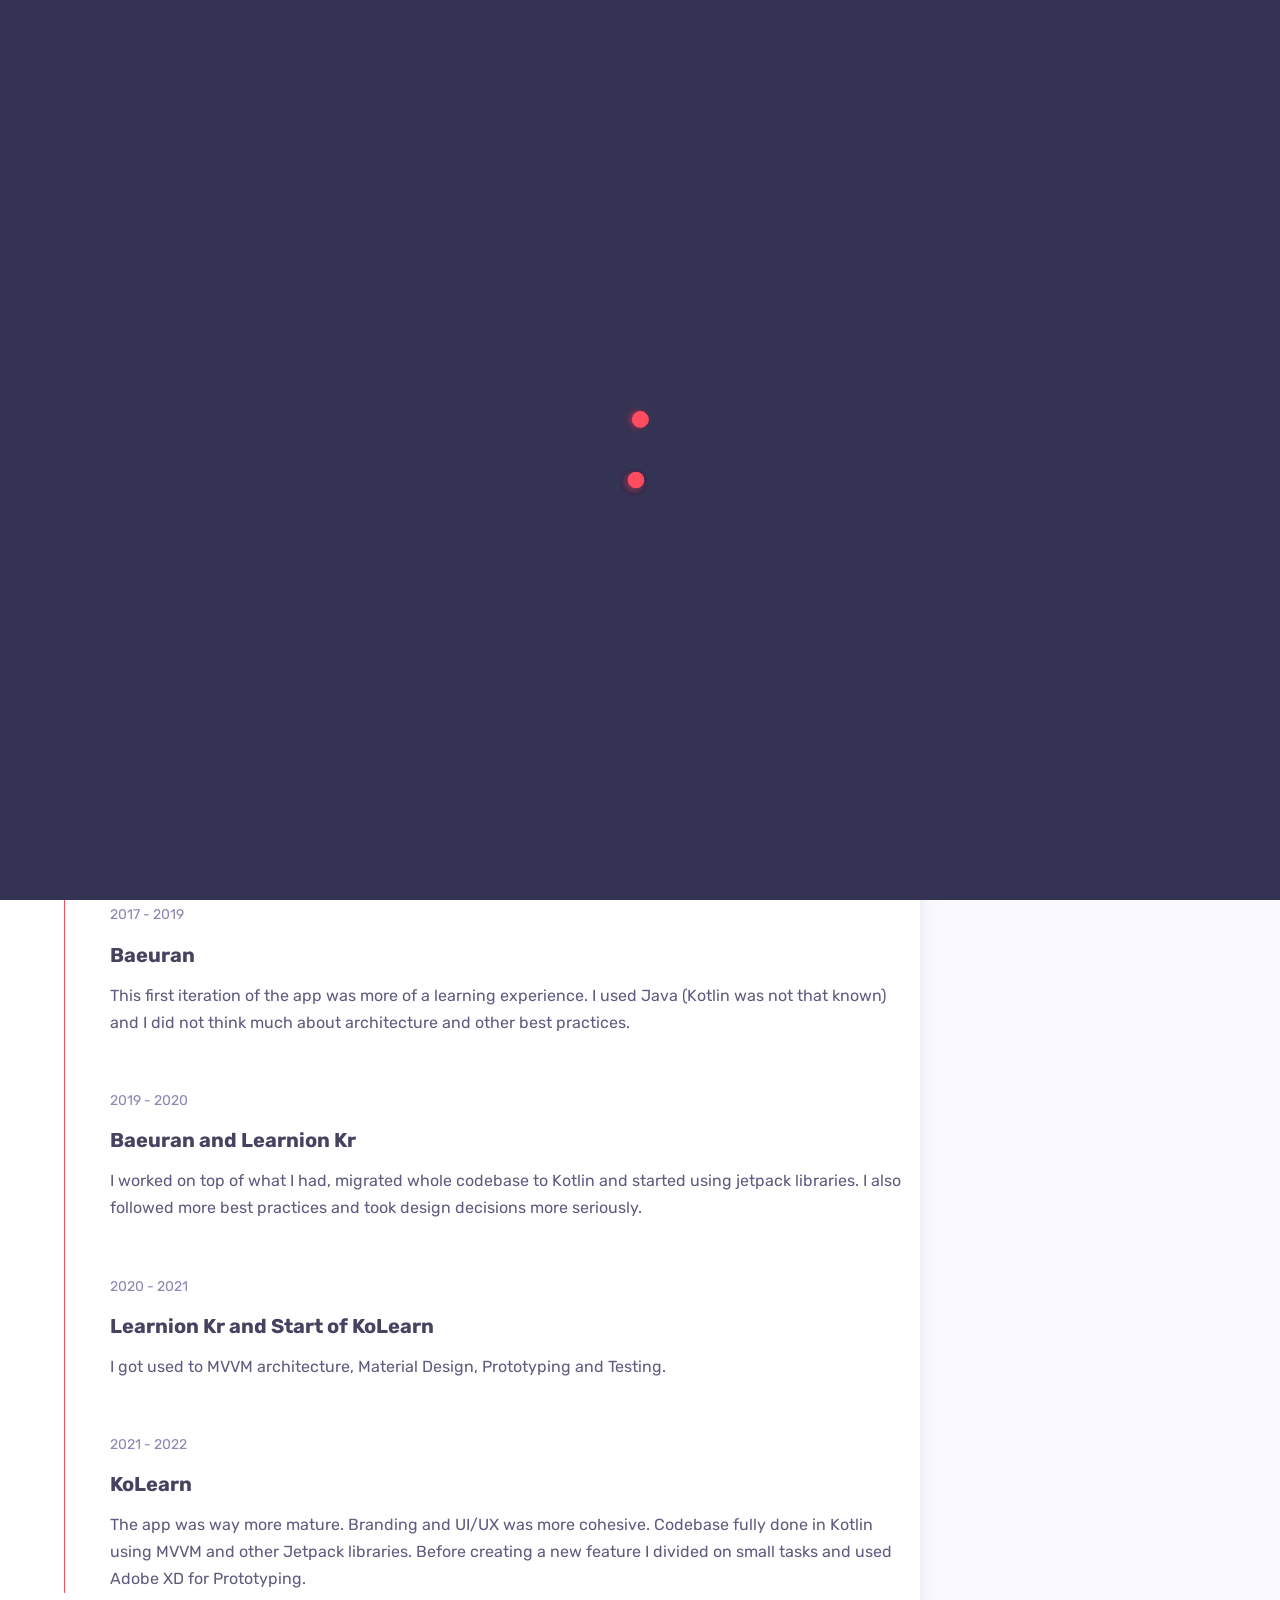
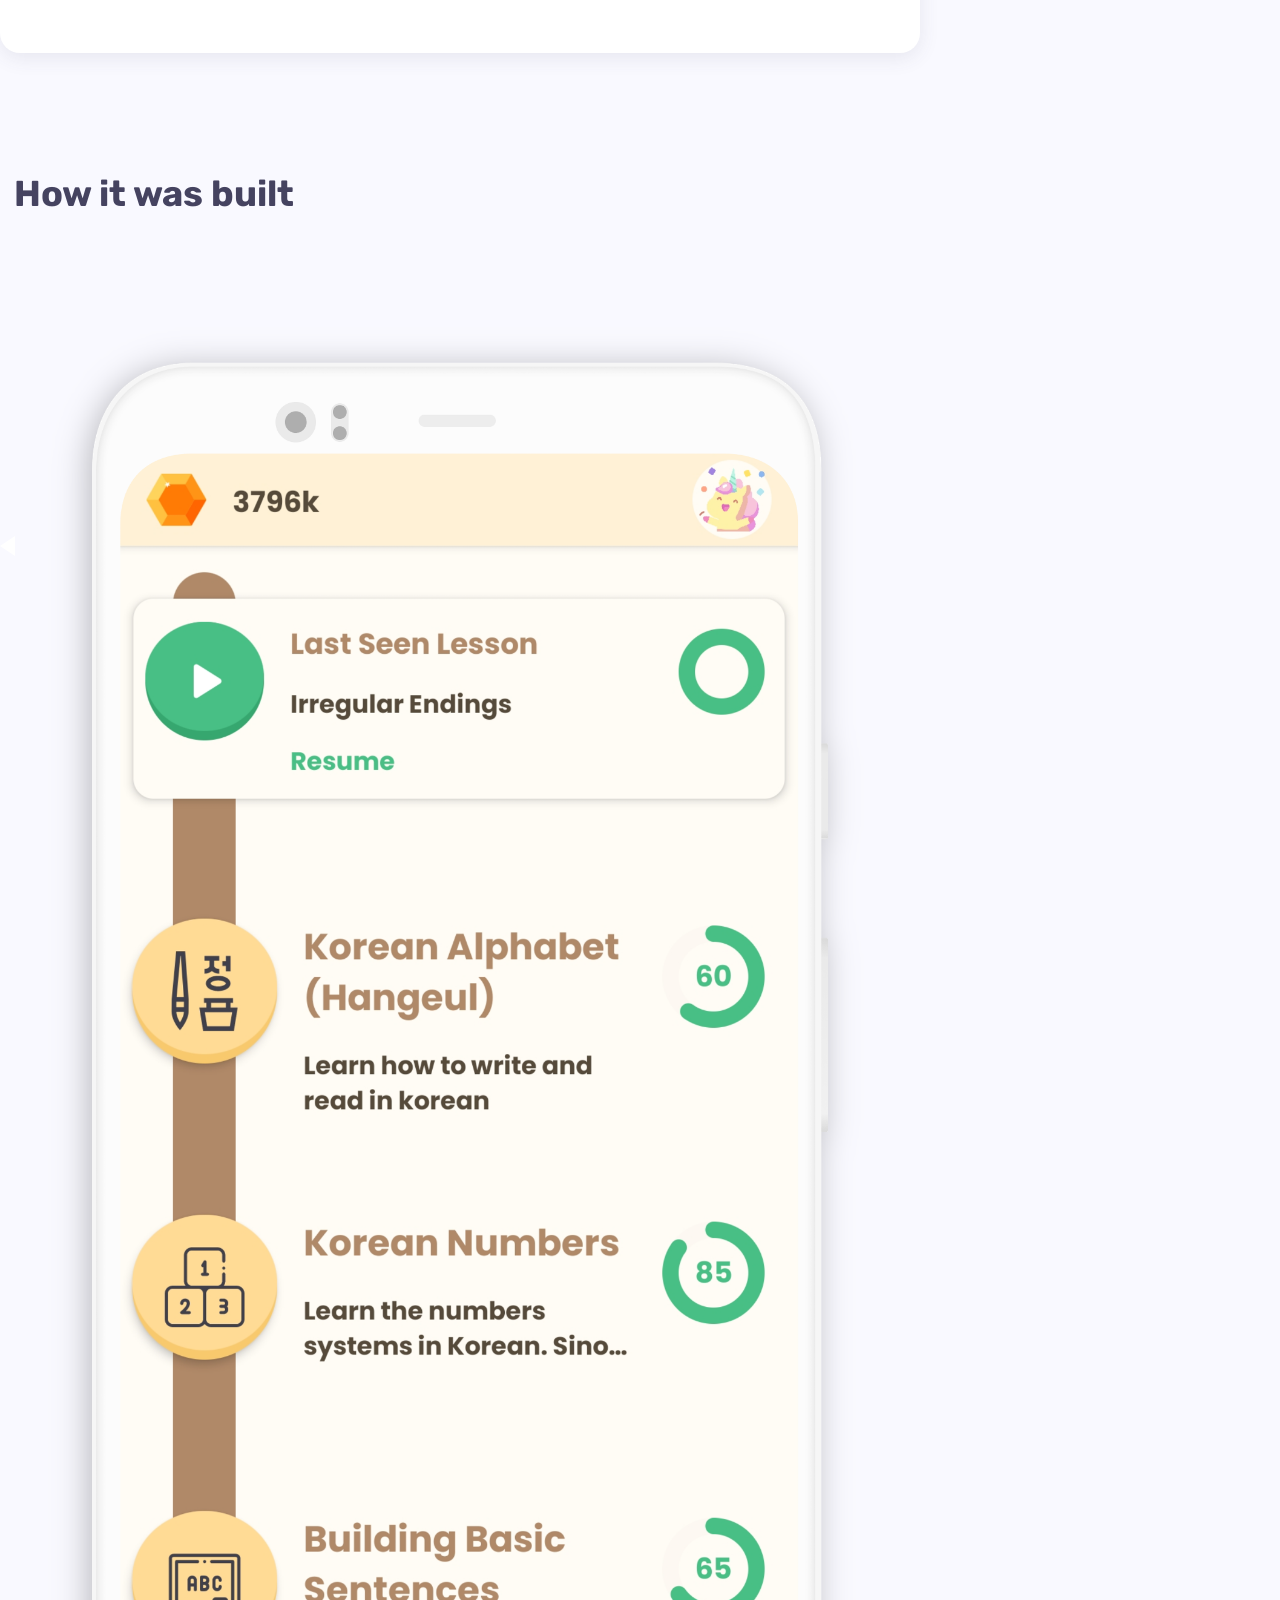
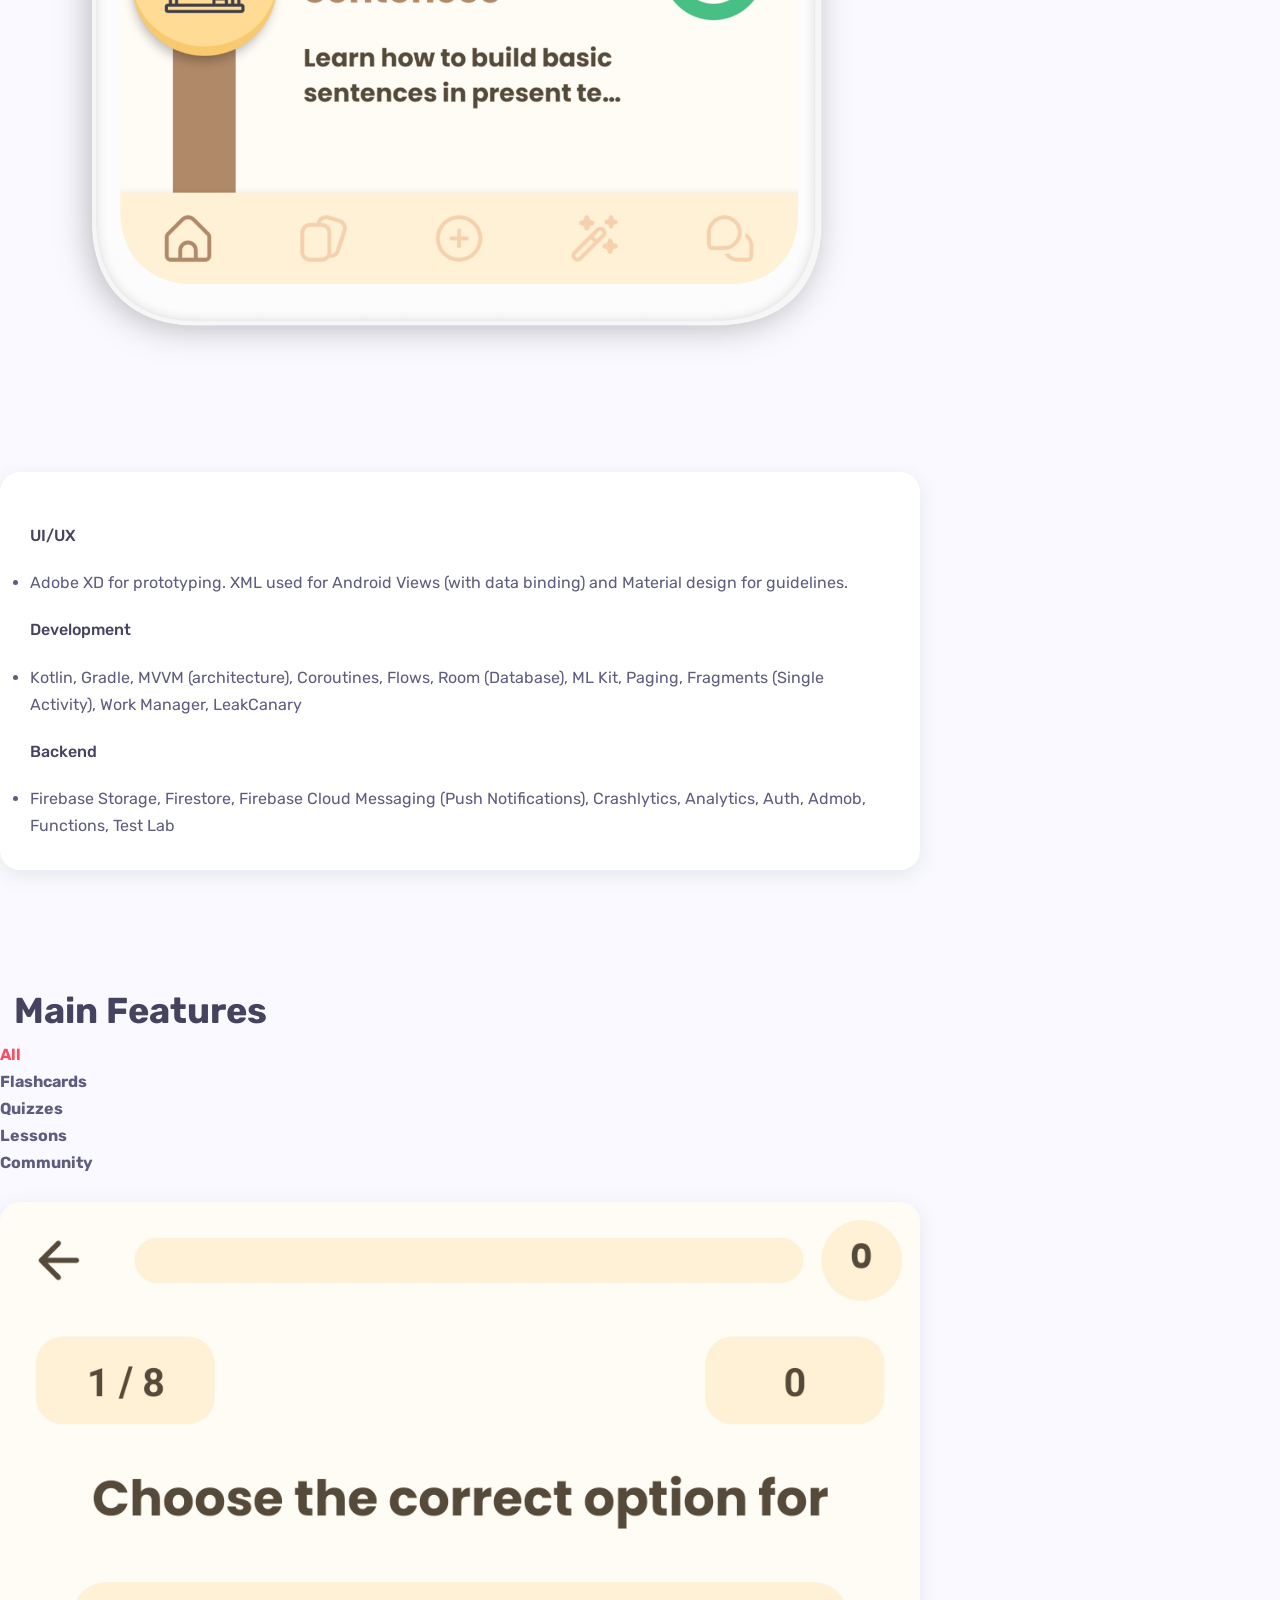
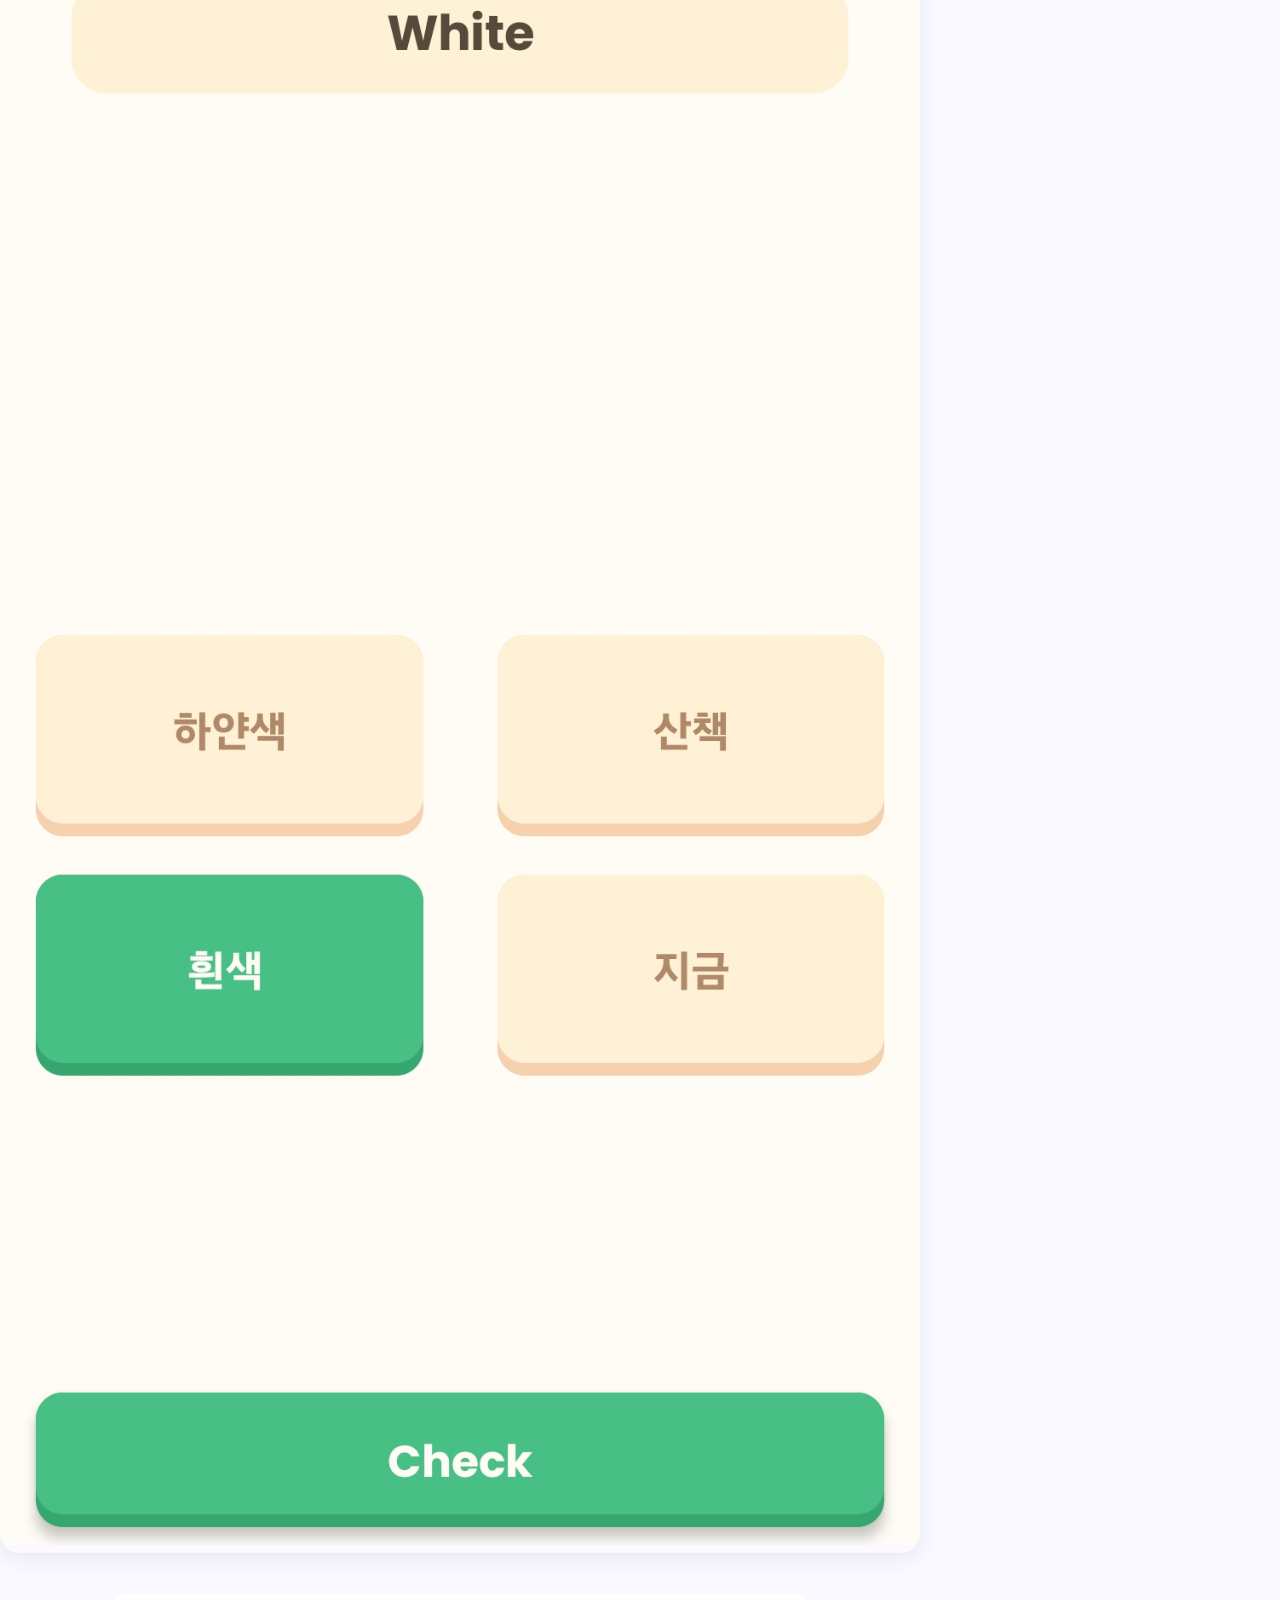
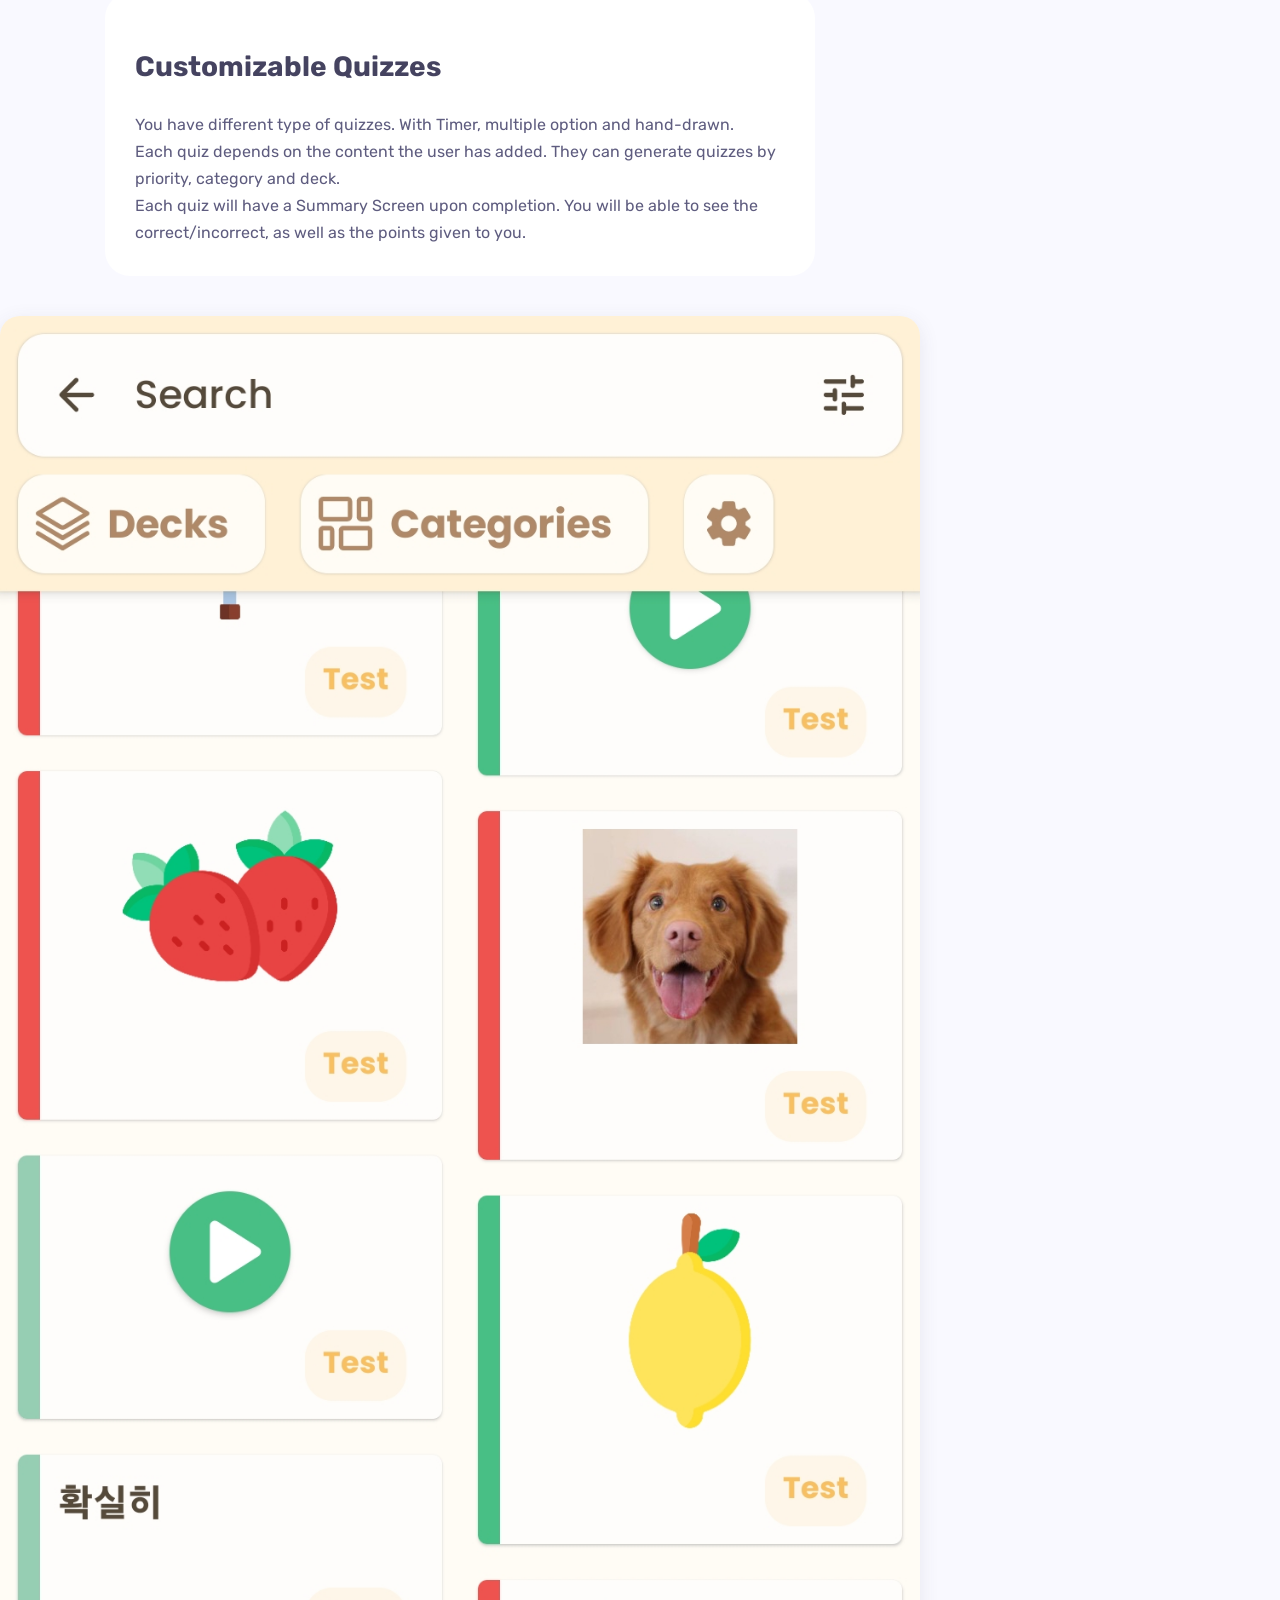
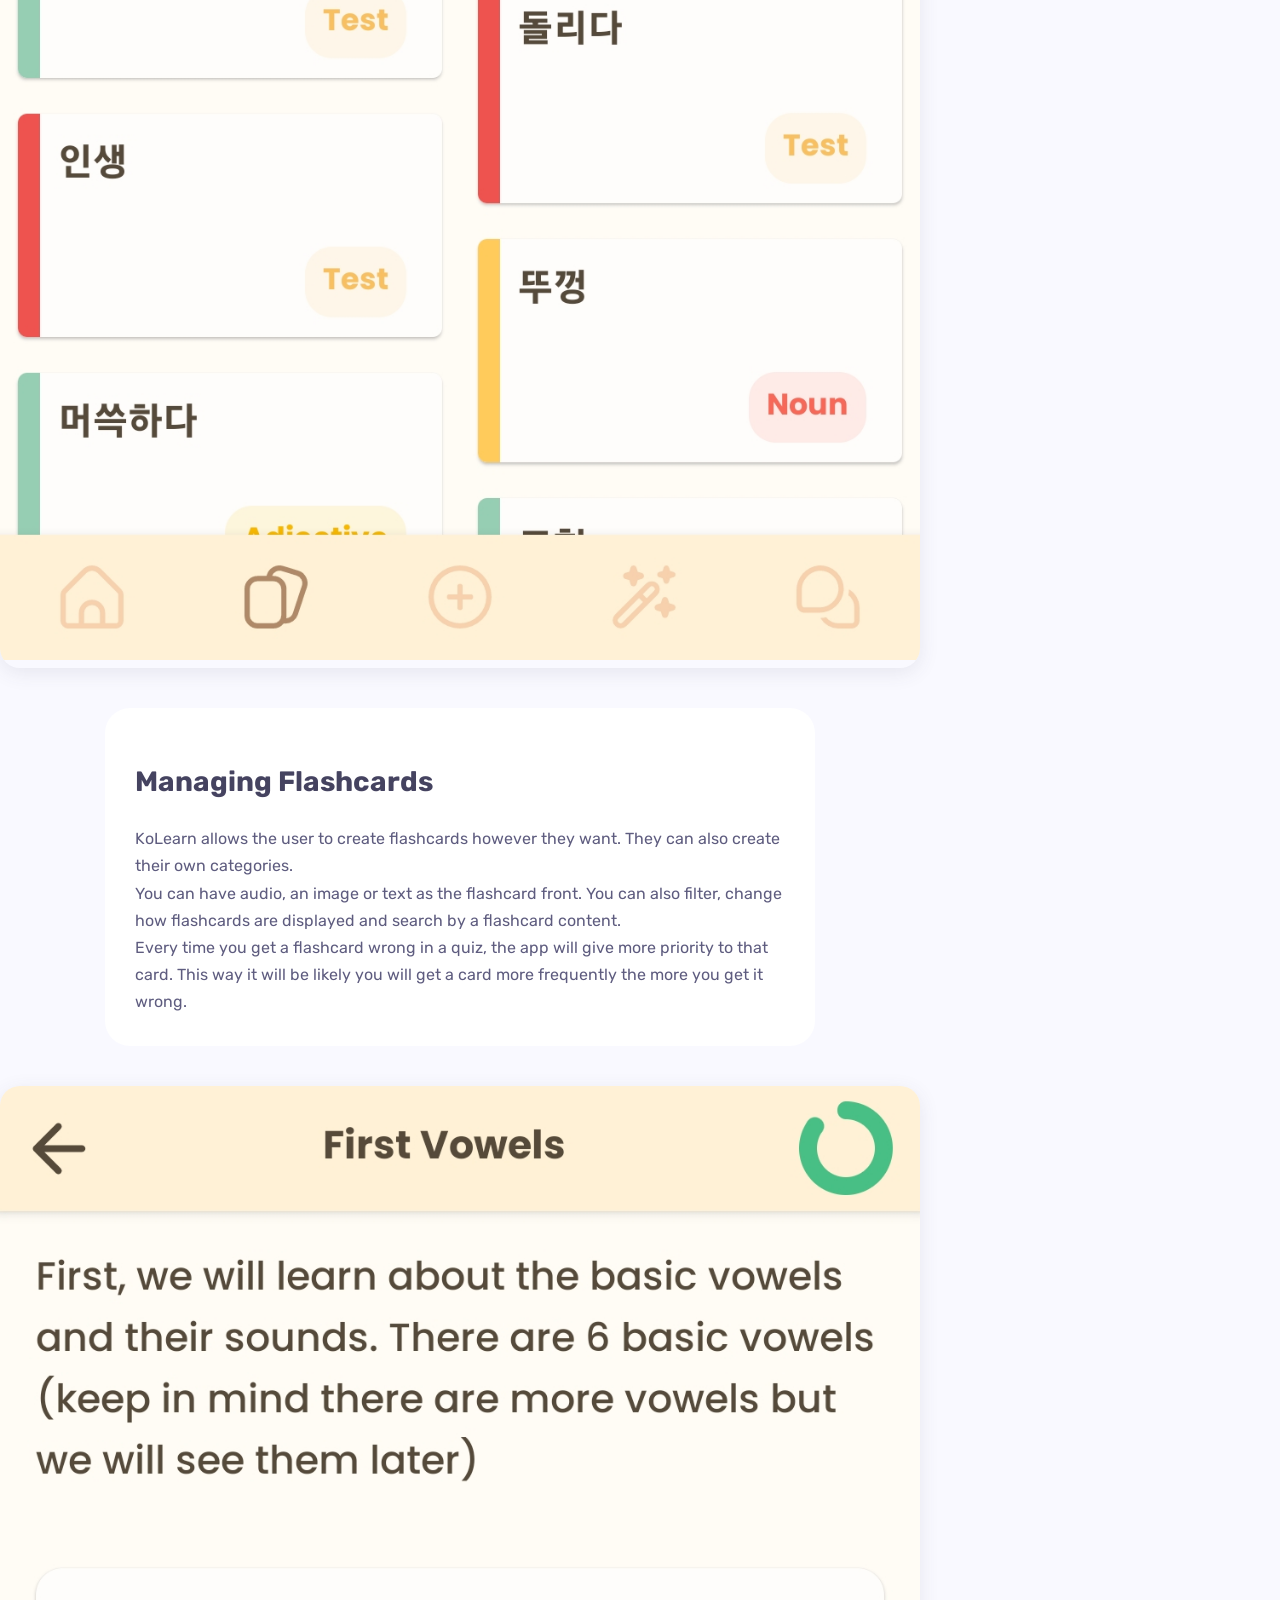
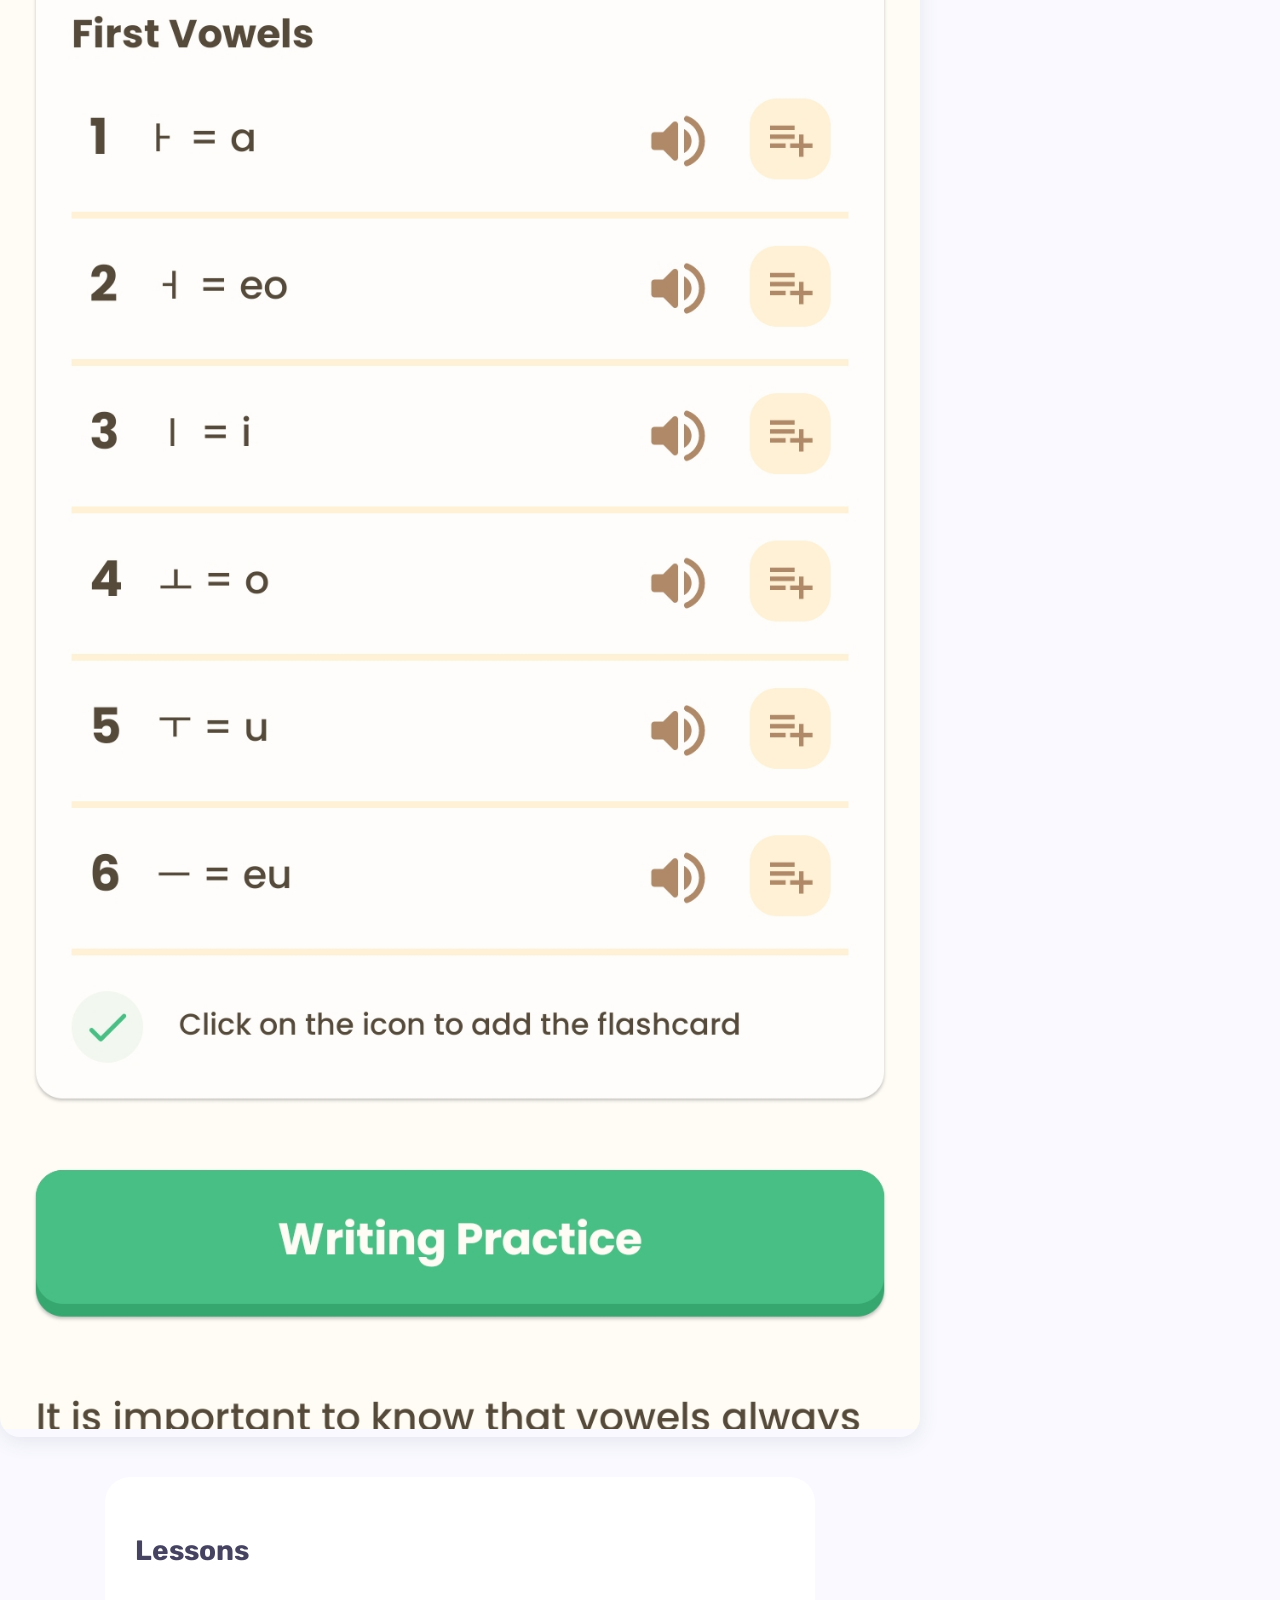
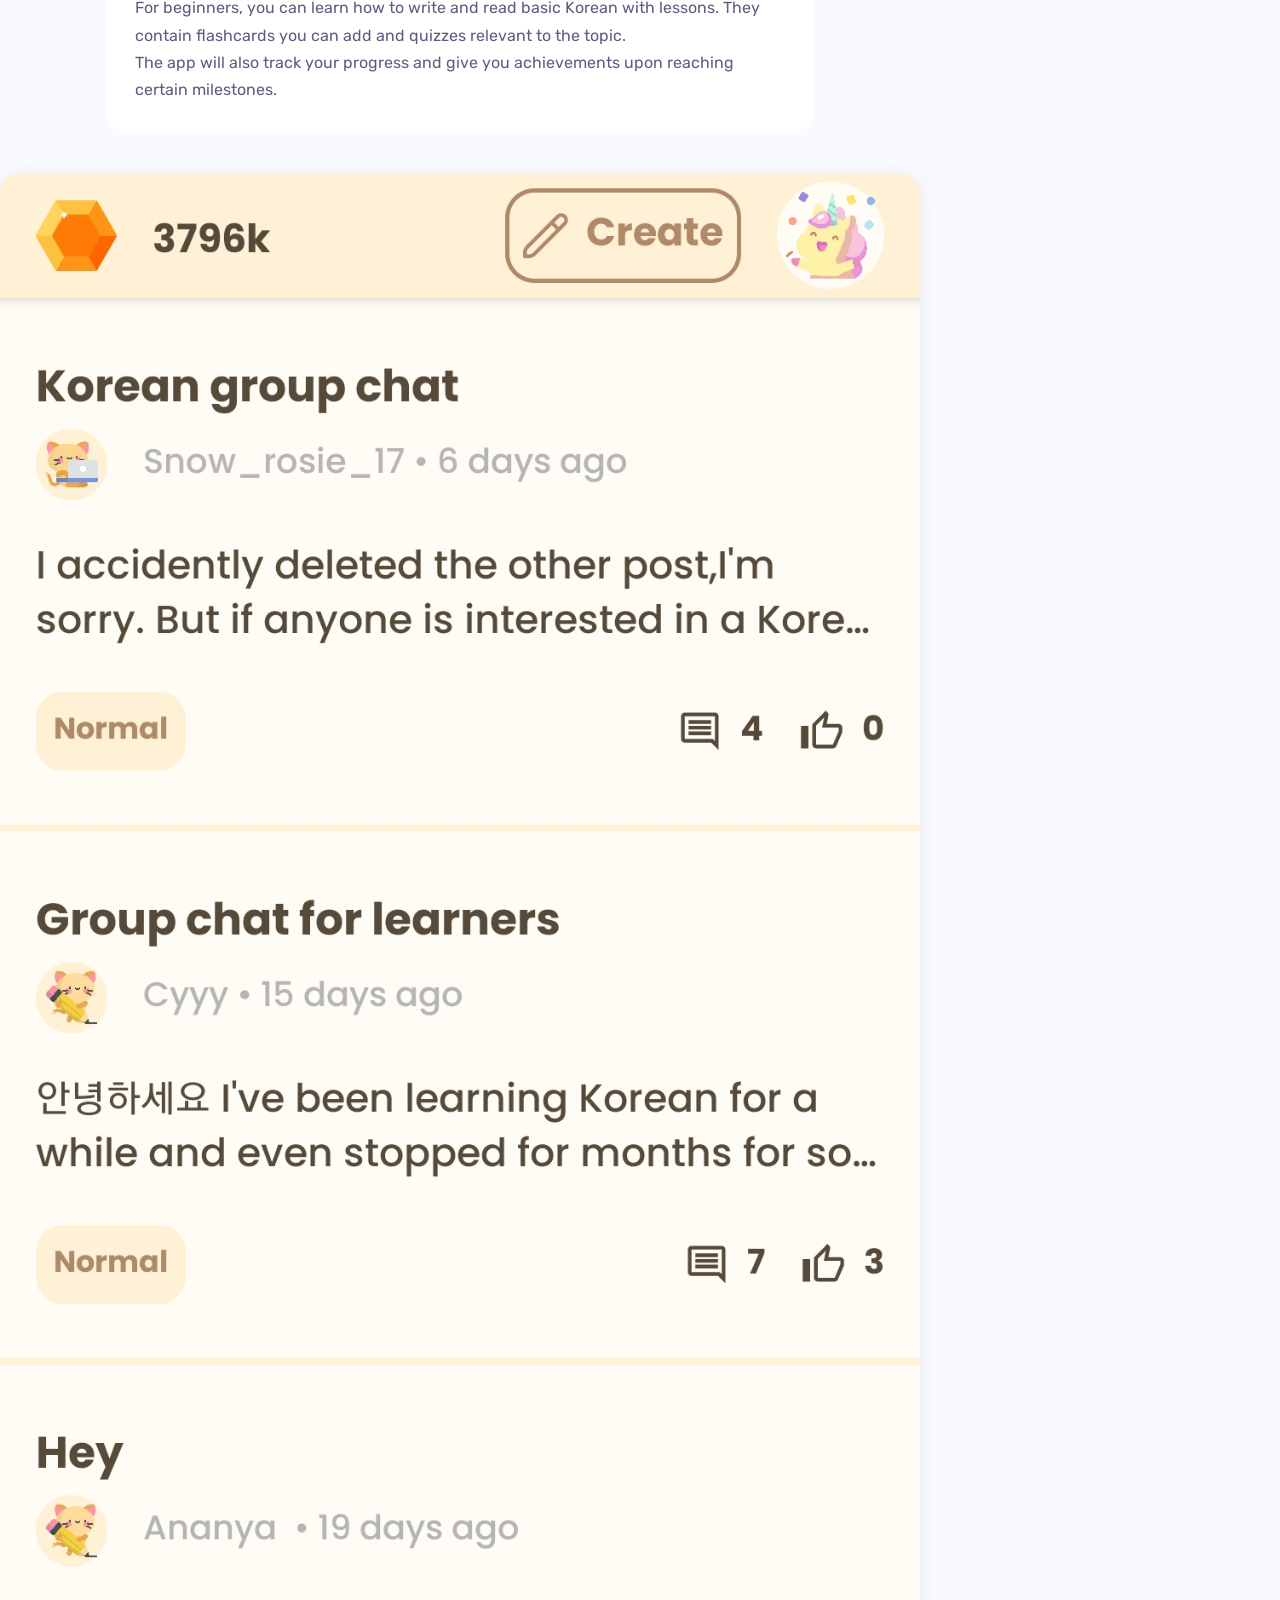
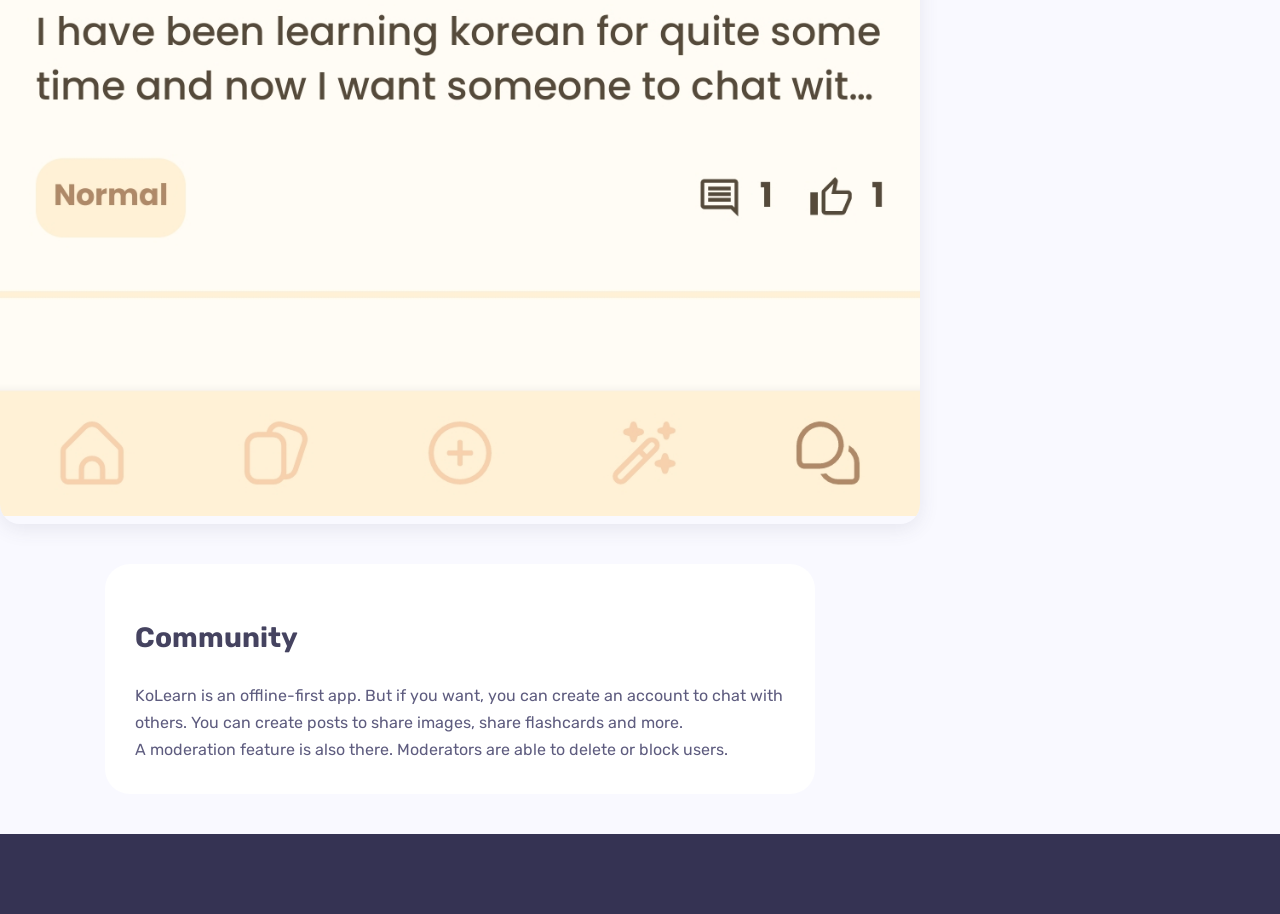
==== commit 6ef9eb3b: "Small fix" ====
--- a/kolearn_details.html
+++ b/kolearn_details.html
@@ -483,40 +483,6 @@
             </div>
 
             <!-- portfolio item -->
-            <div class="col-md-4 col-sm-6 grid-item lessons design">
-              <a href="#small-dialog" class="work-content">
-                <div class="portfolio-item rounded shadow-dark">
-                  <div class="details">
-                    <span class="term">Lessons</span>
-                    <h4 class="title">Learning with Lessons</h4>
-                    <span class="more-button"
-                      ><i class="icon-options"></i
-                    ></span>
-                  </div>
-                  <div class="thumb">
-                    <img src="images/KoLearn_Lessons.jpg" alt="Lessons View" />
-                    <div class="mask"></div>
-                  </div>
-                </div>
-              </a>
-              <div
-                id="small-dialog"
-                class="white-popup zoom-anim-dialog mfp-hide"
-              >
-                <h2>Lessons</h2>
-                <p>
-                  For beginners, you can learn how to write and read basic
-                  Korean with lessons. They contain flashcards you can add and
-                  quizzes relevant to the topic.
-                </p>
-                <p>
-                  The app will also track your progress and give you
-                  achievements upon reaching certain milestones.
-                </p>
-              </div>
-            </div>
-
-            <!-- portfolio item -->
             <div class="col-md-4 col-sm-6 grid-item community design">
               <a href="#small-dialog" class="work-content">
                 <div class="portfolio-item rounded shadow-dark">
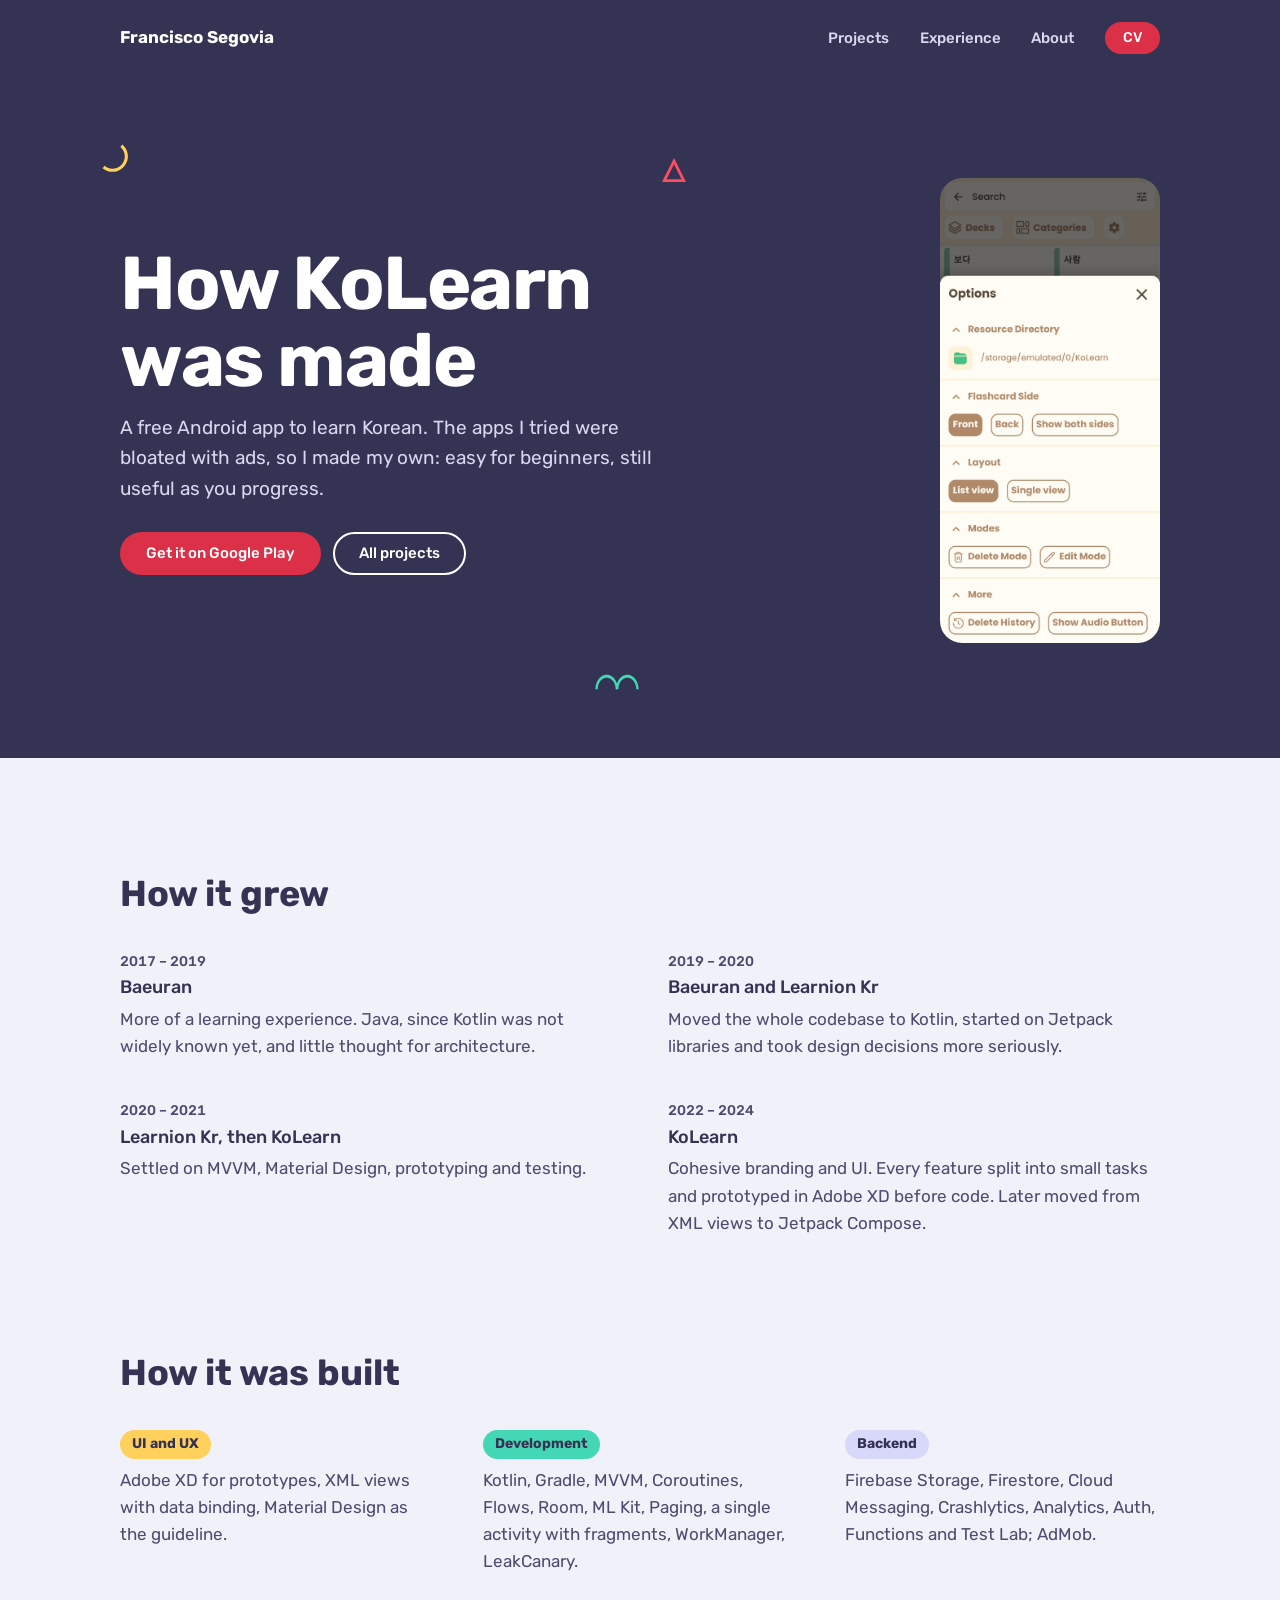
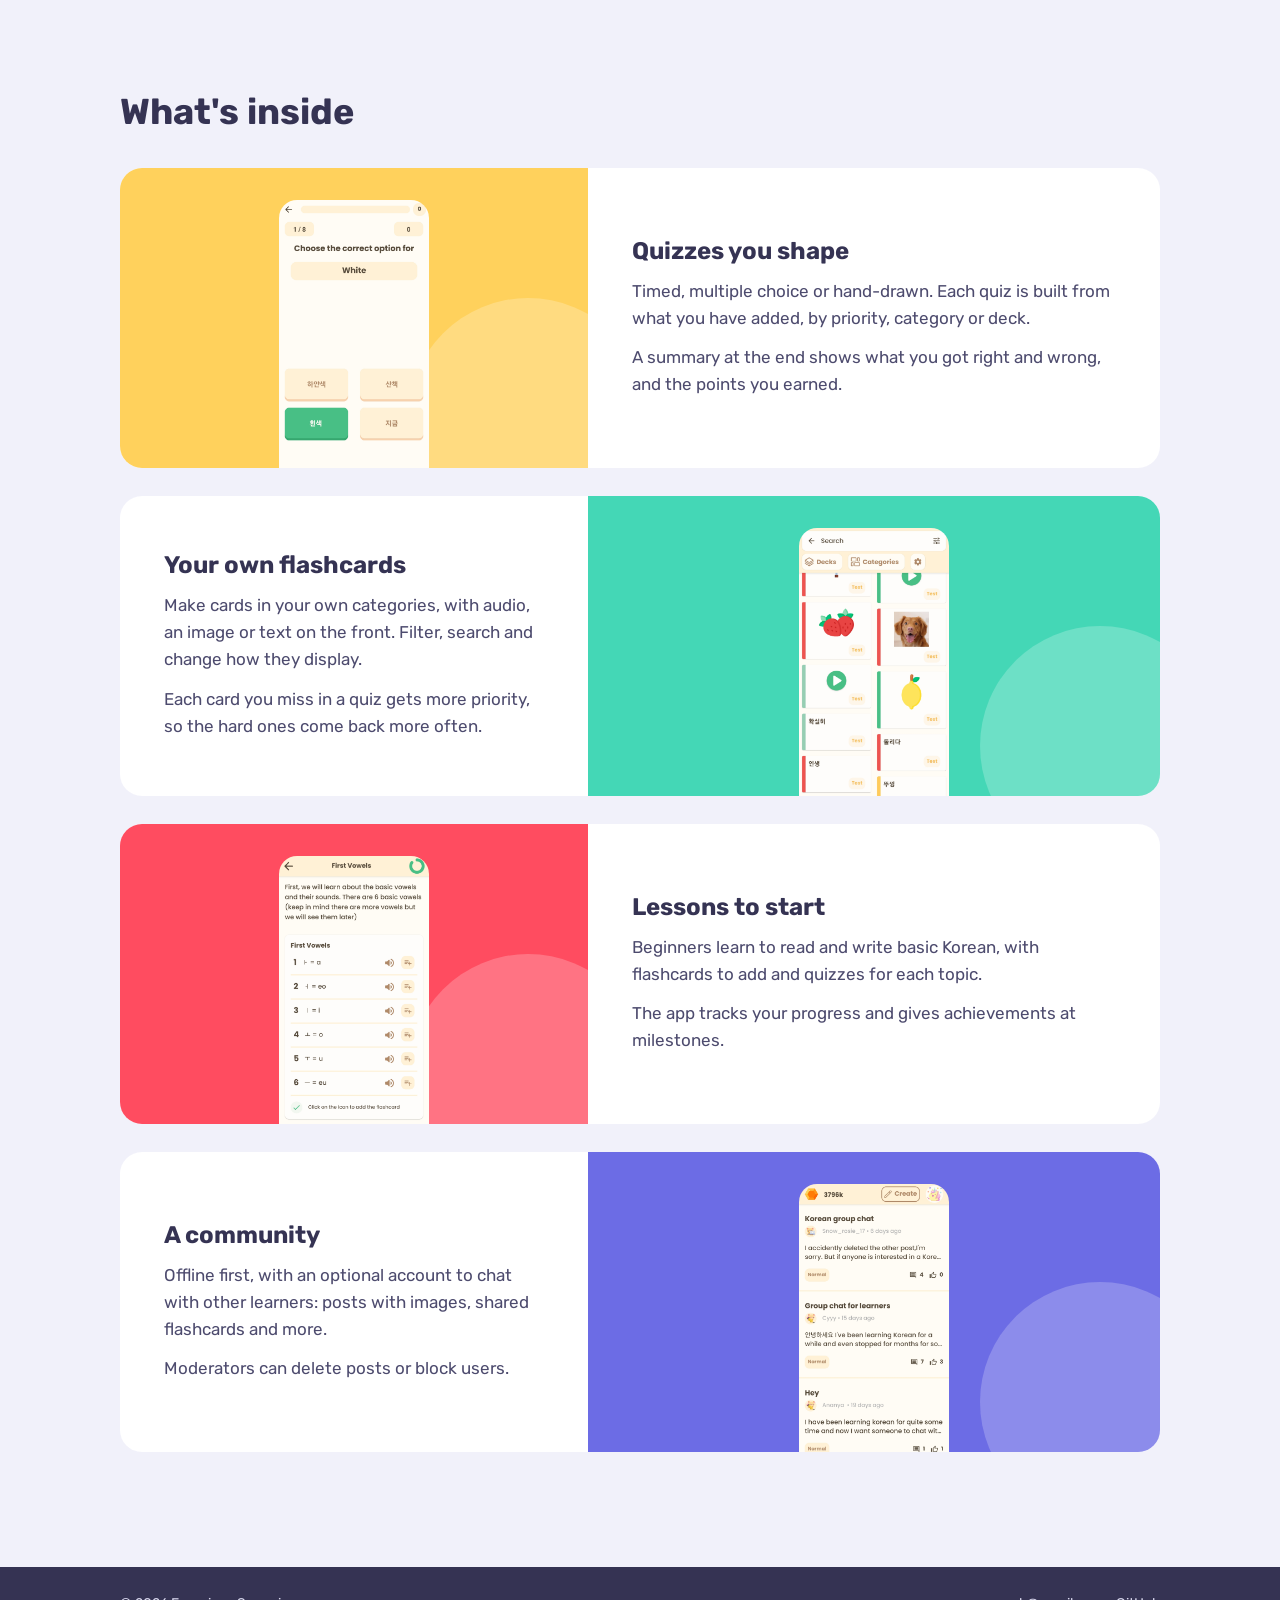
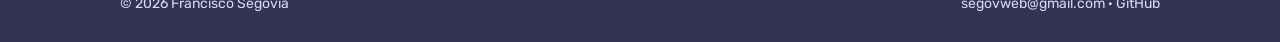
==== commit 2f594ace: "updated page" ====
--- a/kolearn_details.html
+++ b/kolearn_details.html
@@ -1,552 +1,135 @@
-<!DOCTYPE html>
-<html lang="en-US">
+<!doctype html>
+<html lang="en">
   <head>
-    <meta http-equiv="Content-Type" content="text/html; charset=UTF-8" />
-    <title>Francisco Segovia - KoLearn</title>
-    <meta name="description" content="Francisco Segovia KoLearn" />
-    <meta
-      name="viewport"
-      content="width=device-width, initial-scale=1, maximum-scale=1"
-    />
-    <link
-      rel="shortcut icon"
-      type="image/x-icon"
-      href="https://via.placeholder.com/32x32"
-    />
-
-    <!-- STYLESHEETS -->
-    <link
-      rel="stylesheet"
-      href="css/bootstrap.min.css"
-      type="text/css"
-      media="all"
-    />
-    <link rel="stylesheet" href="css/all.min.css" type="text/css" media="all" />
-    <link
-      rel="stylesheet"
-      href="css/simple-line-icons.css"
-      type="text/css"
-      media="all"
-    />
-    <link rel="stylesheet" href="css/slick.css" type="text/css" media="all" />
-    <link rel="stylesheet" href="css/animate.css" type="text/css" media="all" />
-    <link
-      rel="stylesheet"
-      href="css/magnific-popup.css"
-      type="text/css"
-      media="all"
-    />
-    <link rel="stylesheet" href="css/style.css" type="text/css" media="all" />
-
-    <!--[if lt IE 9]>
-      <script src="https://oss.maxcdn.com/html5shiv/3.7.2/html5shiv.min.js"></script>
-      <script src="https://oss.maxcdn.com/respond/1.4.2/respond.min.js"></script>
-    <![endif]-->
+    <meta charset="utf-8" />
+    <meta name="viewport" content="width=device-width, initial-scale=1" />
+    <title>How KoLearn was made, Francisco Segovia</title>
+    <meta name="description" content="How Francisco Segovia built KoLearn, a free Android app to learn Korean: why it exists, how it grew, its stack and its features." />
+    <link rel="icon" type="image/png" href="images/me_icon_108x108.png" />
+    <link rel="preconnect" href="https://fonts.googleapis.com" />
+    <link rel="preconnect" href="https://fonts.gstatic.com" crossorigin />
+    <link href="https://fonts.googleapis.com/css2?family=Rubik:wght@400;500;700&display=swap" rel="stylesheet" />
+    <link rel="stylesheet" href="css/site.css" />
   </head>
 
   <body>
-    <!-- Preloader -->
-    <div id="preloader">
-      <div class="outer">
-        <!-- Google Chrome -->
-        <div class="infinityChrome">
-          <div></div>
-          <div></div>
-          <div></div>
+    <svg width="0" height="0" class="defs" aria-hidden="true">
+      <symbol id="arc" viewBox="0 0 27 29"><path d="M21.156.601c4.38 3.675 6.465 9.406 5.473 15.035-.993 5.63-4.914 10.302-10.285 12.257-5.371 1.956-11.378.897-15.757-2.778l2.057-2.451c3.503 2.939 8.309 3.786 12.606 2.223 4.297-1.564 7.434-5.302 8.228-9.806.794-4.503-.875-9.088-4.378-12.028L21.156.601z" /></symbol>
+      <symbol id="tri" viewBox="0 0 26 26"><path d="M13 3.354L2.427 24.5h21.146L13 3.354z" fill="none" stroke="currentColor" stroke-width="3" /></symbol>
+      <symbol id="wave" viewBox="0 0 49 17"><path d="M.5 16.5c0-5.717 2.383-11 6.25-13.857 3.868-2.858 8.633-2.858 12.5 0C23.118 5.501 25.5 10.783 25.5 16.5H23c0-4.573-1.906-8.799-5-11.085-3.094-2.287-6.906-2.287-10 0C4.906 7.701 3 11.927 3 16.5H.5z" /><path d="M23.5 16.5c0-5.717 2.383-11 6.25-13.857 3.868-2.858 8.633-2.858 12.5 0 3.868 2.858 6.25 8.14 6.25 13.857H46c0-4.573-1.906-8.799-5-11.085-3.094-2.287-6.906-2.287-10 0-3.094 2.286-5 6.512-5 11.085h-2.5z" /></symbol>
+    </svg>
+
+    <header class="top">
+      <nav class="nav wrap" aria-label="Main">
+        <a class="nav-name" href="index.html">Francisco Segovia</a>
+        <div class="nav-links">
+          <a href="index.html#projects">Projects</a>
+          <a href="index.html#experience">Experience</a>
+          <a href="index.html#about">About</a>
+          <a class="pill pill-sm" href="francisco_segovia_CV_no_ph.pdf" target="_blank" rel="noopener">CV</a>
         </div>
+      </nav>
 
-        <!-- Safari and others -->
-        <div class="infinity">
-          <div>
-            <span></span>
-          </div>
-          <div>
-            <span></span>
-          </div>
-          <div>
-            <span></span>
+      <section class="hero case-hero wrap" aria-labelledby="case-title">
+        <svg class="confetti" style="left: 2%; top: 10%; color: var(--yellow)" width="26" height="28" fill="currentColor" aria-hidden="true"><use href="#arc" /></svg>
+        <svg class="confetti" style="left: 46%; bottom: 10%; color: var(--teal)" width="44" height="16" fill="currentColor" aria-hidden="true"><use href="#wave" /></svg>
+        <svg class="confetti" style="left: 52%; top: 12%; color: var(--red)" width="24" height="24" aria-hidden="true"><use href="#tri" /></svg>
+        <div class="hero-text">
+          <h1 id="case-title">How KoLearn was made</h1>
+          <p class="lead">
+            A free Android app to learn Korean. The apps I tried were bloated with ads, so I made my own: easy for beginners, still useful as you progress.
+          </p>
+          <div class="actions">
+            <a class="pill" href="https://play.google.com/store/apps/details?id=com.learnion.kolearn" target="_blank" rel="noopener">Get it on Google Play</a>
+            <a class="pill pill-ghost" href="index.html#projects">All projects</a>
           </div>
         </div>
-        <!-- Stuff -->
-        <svg xmlns="http://www.w3.org/2000/svg" version="1.1" class="goo-outer">
-          <defs>
-            <filter id="goo">
-              <feGaussianBlur
-                in="SourceGraphic"
-                stdDeviation="6"
-                result="blur"
-              />
-              <feColorMatrix
-                in="blur"
-                values="1 0 0 0 0  0 1 0 0 0  0 0 1 0 0  0 0 0 18 -7"
-                result="goo"
-              />
-              <feBlend in="SourceGraphic" in2="goo" />
-            </filter>
-          </defs>
-        </svg>
-      </div>
-    </div>
-
-    <!-- desktop header -->
-    <header class="desktop-header-3 fixed-top">
-      <div class="container">
-        <nav class="navbar navbar-expand-lg navbar-dark">
-          <button
-            aria-controls="navbarNavDropdown"
-            aria-expanded="false"
-            aria-label="Toggle navigation"
-            class="navbar-toggler"
-            data-target="#navbarNavDropdown"
-            data-toggle="collapse"
-            type="button"
-          >
-            <span class="navbar-toggler-icon"></span>
-          </button>
-          <div class="collapse navbar-collapse" id="navbarNavDropdown">
-            <ul class="navbar-nav ml-auto scrollspy">
-              <li class="nav-item">
-                <a class="nav-link" href="index.html#home">Home</a>
-              </li>
-              <li class="nav-item">
-                <a href="index.html#about" class="nav-link">About</a>
-              </li>
-              <li class="nav-item">
-                <a href="index.html#experience" class="nav-link">Experience</a>
-              </li>
-              <li class="nav-item">
-                <a href="index.html#projects" class="nav-link">Projects</a>
-              </li>
-              <li class="nav-item">
-                <a href="index.html#contact" class="nav-link">Contact</a>
-              </li>
-            </ul>
-          </div>
-        </nav>
-      </div>
+        <img class="shot" src="images/KoLearn_Flashcards2.jpg" width="1080" height="2281" alt="KoLearn flashcard list" />
+      </section>
     </header>
 
-    <!-- main layout -->
-    <main class="content-3">
-      <div class="spacer" data-height="30"></div>
+    <main>
+      <section class="section wrap" aria-labelledby="grew-title">
+        <h2 class="title" id="grew-title">How it grew</h2>
+        <ol class="steps" data-reveal>
+          <li class="step">
+            <p class="when">2017 – 2019</p>
+            <h3>Baeuran</h3>
+            <p>More of a learning experience. Java, since Kotlin was not widely known yet, and little thought for architecture.</p>
+          </li>
+          <li class="step">
+            <p class="when">2019 – 2020</p>
+            <h3>Baeuran and Learnion Kr</h3>
+            <p>Moved the whole codebase to Kotlin, started on Jetpack libraries and took design decisions more seriously.</p>
+          </li>
+          <li class="step">
+            <p class="when">2020 – 2021</p>
+            <h3>Learnion Kr, then KoLearn</h3>
+            <p>Settled on MVVM, Material Design, prototyping and testing.</p>
+          </li>
+          <li class="step">
+            <p class="when">2022 – 2024</p>
+            <h3>KoLearn</h3>
+            <p>Cohesive branding and UI. Every feature split into small tasks and prototyped in Adobe XD before code. Later moved from XML views to Jetpack Compose.</p>
+          </li>
+        </ol>
+      </section>
 
-      <!-- section context -->
-      <section id="Context">
-        <div class="container">
-          <!-- section title -->
-          <h2 class="section-title wow fadeInUp">Why KoLearn?</h2>
+      <section class="section wrap" aria-labelledby="built-title">
+        <h2 class="title" id="built-title">How it was built</h2>
+        <dl class="stack" data-reveal>
+          <div><dt>UI and UX</dt><dd>Adobe XD for prototypes, XML views with data binding, Material Design as the guideline.</dd></div>
+          <div><dt>Development</dt><dd>Kotlin, Gradle, MVVM, Coroutines, Flows, Room, ML Kit, Paging, a single activity with fragments, WorkManager, LeakCanary.</dd></div>
+          <div><dt>Backend</dt><dd>Firebase Storage, Firestore, Cloud Messaging, Crashlytics, Analytics, Auth, Functions and Test Lab; AdMob.</dd></div>
+        </dl>
+      </section>
 
-          <div class="spacer" data-height="30"></div>
-
-          <div class="row">
-            <div class="col-md-12">
-              <div class="rounded bg-white shadow-dark padding-30">
-                <div class="row">
-                  <div class="col-md-12">
-                    <h5 class="portfolio-item">Context</h5>
-
-                    <!-- Context text -->
-                    <p>
-                      None of the apps I found in the store had the features I
-                      was looking for and provided a good UX (most were bloated
-                      with ads).
-                    </p>
-                    <p>
-                      That's when I decided to create my own app. Something that
-                      would <b>allow beginners to start smoothly</b> but would
-                      also <b>stay relevant as the user progresses</b> on the
-                      language learning journey.
-                    </p>
-                  </div>
-                </div>
-              </div>
+      <section class="section wrap" aria-labelledby="inside-title" style="padding-bottom: var(--section)">
+        <h2 class="title" id="inside-title">What's inside</h2>
+        <div class="rows">
+          <article class="row" data-reveal>
+            <div class="pic pic-yellow"><span class="blob" aria-hidden="true"></span><img class="phone" src="images/KoLearn_Quizzes.jpg" width="1080" height="2281" loading="lazy" alt="KoLearn quiz screen" /></div>
+            <div class="txt">
+              <h3>Quizzes you shape</h3>
+              <p>Timed, multiple choice or hand-drawn. Each quiz is built from what you have added, by priority, category or deck.</p>
+              <p>A summary at the end shows what you got right and wrong, and the points you earned.</p>
             </div>
-          </div>
-          <!-- row end -->
+          </article>
+          <article class="row" data-reveal>
+            <div class="pic pic-teal"><span class="blob" aria-hidden="true"></span><img class="phone" src="images/KoLearn_Flashcards1.jpg" width="1080" height="2281" loading="lazy" alt="KoLearn flashcard editor" /></div>
+            <div class="txt">
+              <h3>Your own flashcards</h3>
+              <p>Make cards in your own categories, with audio, an image or text on the front. Filter, search and change how they display.</p>
+              <p>Each card you miss in a quiz gets more priority, so the hard ones come back more often.</p>
+            </div>
+          </article>
+          <article class="row" data-reveal>
+            <div class="pic pic-red"><span class="blob" aria-hidden="true"></span><img class="phone" src="images/KoLearn_Lessons.jpg" width="1080" height="2281" loading="lazy" alt="KoLearn lesson screen" /></div>
+            <div class="txt">
+              <h3>Lessons to start</h3>
+              <p>Beginners learn to read and write basic Korean, with flashcards to add and quizzes for each topic.</p>
+              <p>The app tracks your progress and gives achievements at milestones.</p>
+            </div>
+          </article>
+          <article class="row" data-reveal>
+            <div class="pic pic-blue"><span class="blob" aria-hidden="true"></span><img class="phone" src="images/KoLearn_Community.jpg" width="1080" height="2281" loading="lazy" alt="KoLearn community feed" /></div>
+            <div class="txt">
+              <h3>A community</h3>
+              <p>Offline first, with an optional account to chat with other learners: posts with images, shared flashcards and more.</p>
+              <p>Moderators can delete posts or block users.</p>
+            </div>
+          </article>
         </div>
       </section>
-
-      <!-- section context -->
-      <section id="Creating">
-        <div class="container">
-          <!-- section title -->
-          <h2 class="section-title wow fadeInUp">Creating KoLearn</h2>
-
-          <div class="spacer" data-height="30"></div>
-
-          <div class="row">
-            <div class="col-md-12">
-              <div class="rounded bg-white shadow-dark padding-30">
-                <div class="row">
-                  <div class="col-md-12">
-                    <h5 class="portfolio-item">How the App Evolved</h5>
-
-                    <!-- timeline wrapper -->
-                    <div
-                      class="timeline bg-white rounded shadow-light padding-30 overflow-hidden"
-                    >
-                      <!-- timeline item -->
-                      <div class="timeline-container wow fadeInUp">
-                        <div class="content">
-                          <span class="time">2017 - 2019</span>
-                          <h3 class="title">Baeuran</h3>
-                          <p>
-                            This first iteration of the app was more of a
-                            learning experience. I used Java (Kotlin was not
-                            that known) and I did not think much about
-                            architecture and other best practices.
-                          </p>
-                        </div>
-                      </div>
-
-                      <!-- timeline item -->
-                      <div
-                        class="timeline-container wow fadeInUp"
-                        data-wow-delay="0.2s"
-                      >
-                        <div class="content">
-                          <span class="time">2019 - 2020 </span>
-                          <h3 class="title">Baeuran and Learnion Kr</h3>
-                          <p>
-                            I worked on top of what I had, migrated whole
-                            codebase to Kotlin and started using jetpack
-                            libraries. I also followed more best practices and
-                            took design decisions more seriously.
-                          </p>
-                        </div>
-                      </div>
-
-                      <!-- timeline item -->
-                      <div
-                        class="timeline-container wow fadeInUp"
-                        data-wow-delay="0.4s"
-                      >
-                        <div class="content">
-                          <span class="time">2020 - 2021</span>
-                          <h3 class="title">
-                            Learnion Kr and Start of KoLearn
-                          </h3>
-                          <p>
-                            I got used to MVVM architecture, Material Design,
-                            Prototyping and Testing.
-                          </p>
-                        </div>
-                      </div>
-
-                      <!-- timeline item -->
-                      <div
-                        class="timeline-container wow fadeInUp"
-                        data-wow-delay="0.4s"
-                      >
-                        <div class="content">
-                          <span class="time">2021 - 2022</span>
-                          <h3 class="title">KoLearn</h3>
-                          <p>
-                            The app was way more mature. Branding and UI/UX was
-                            more cohesive. Codebase fully done in Kotlin using
-                            MVVM and other Jetpack libraries. Before creating a
-                            new feature I divided on small tasks and used Adobe
-                            XD for Prototyping.
-                          </p>
-                        </div>
-                      </div>
-
-                      <!-- main line -->
-                      <span class="line"></span>
-                    </div>
-                  </div>
-                </div>
-              </div>
-            </div>
-          </div>
-          <!-- row end -->
-        </div>
-      </section>
-
-      <!-- section How -->
-      <section id="How">
-        <div class="container">
-          <!-- section title -->
-          <h2 class="section-title wow fadeInUp">How it was built</h2>
-
-          <div class="spacer" data-height="60"></div>
-
-          <div class="row">
-            <div class="col-md-3">
-              <div class="text-center text-md-left">
-                <!-- avatar image -->
-                <img src="images/KoLearn_1.png" alt="KoLearn" />
-              </div>
-              <div class="spacer d-md-none d-lg-none" data-height="30"></div>
-            </div>
-
-            <div class="col-md-9 triangle-left-md triangle-top-sm">
-              <div class="rounded bg-white shadow-dark padding-30">
-                <div class="row">
-                  <div class="col-md-12">
-                    <!-- technology item -->
-                    <div class="skill-item">
-                      <div class="skill-info clearfix">
-                        <h4 class="float-left mb-0 mt-0">UI/UX</h4>
-                      </div>
-                      <ul class="list-inline meta">
-                        <li class="list-inline-item">
-                          Adobe XD for prototyping. XML used for Android Views
-                          (with data binding) and Material design for
-                          guidelines.
-                        </li>
-                      </ul>
-                      <div class="spacer" data-height="10"></div>
-                    </div>
-
-                    <!-- technology item -->
-                    <div class="skill-item">
-                      <div class="skill-info clearfix">
-                        <h4 class="float-left mb-0 mt-0">Development</h4>
-                      </div>
-                      <ul class="list-inline meta">
-                        <li class="list-inline-item">
-                          Kotlin, Gradle, MVVM (architecture), Coroutines,
-                          Flows, Room (Database), ML Kit, Paging, Fragments
-                          (Single Activity), Work Manager, LeakCanary
-                        </li>
-                      </ul>
-                      <div class="spacer" data-height="10"></div>
-                    </div>
-                    <!-- technology item -->
-                    <div class="skill-item">
-                      <div class="skill-info clearfix">
-                        <h4 class="float-left mb-0 mt-0">Backend</h4>
-                      </div>
-                      <ul class="list-inline meta">
-                        <li class="list-inline-item">
-                          Firebase Storage, Firestore, Firebase Cloud Messaging
-                          (Push Notifications), Crashlytics, Analytics, Auth,
-                          Admob, Functions, Test Lab
-                        </li>
-                      </ul>
-                      <div class="spacer" data-height="10"></div>
-                    </div>
-                  </div>
-                </div>
-              </div>
-            </div>
-          </div>
-          <!-- row end -->
-
-          <div class="spacer" data-height="70"></div>
-        </div>
-      </section>
-
-      <!-- section works -->
-      <section id="Features">
-        <div class="container">
-          <!-- section title -->
-          <h2 class="section-title wow fadeInUp">Main Features</h2>
-
-          <!-- portfolio filter (desktop) -->
-          <ul class="portfolio-filter list-inline wow fadeInUp">
-            <li class="current list-inline-item" data-filter="*">All</li>
-            <li class="list-inline-item" data-filter=".flashcards">
-              Flashcards
-            </li>
-            <li class="list-inline-item" data-filter=".quizzes">Quizzes</li>
-            <li class="list-inline-item" data-filter=".lessons">Lessons</li>
-            <li class="list-inline-item" data-filter=".community">Community</li>
-          </ul>
-
-          <!-- portfolio filter (mobile) -->
-          <div class="pf-filter-wrapper">
-            <select class="portfolio-filter-mobile">
-              <option value="*">All</option>
-              <option value=".flashcards">Flashcards</option>
-              <option value=".quizzes">Quizzes</option>
-              <option value=".lessons">Lessons</option>
-              <option value=".community">Community</option>
-            </select>
-          </div>
-
-          <!-- portolio wrapper -->
-          <div class="row portfolio-wrapper">
-            <!-- portfolio item -->
-            <div class="col-md-4 col-sm-6 grid-item quizzes design">
-              <a href="#small-dialog" class="work-content">
-                <div class="portfolio-item rounded shadow-dark">
-                  <div class="details">
-                    <span class="term">Quizzes</span>
-                    <h4 class="title">Custom Quizzes</h4>
-                    <span class="more-button"
-                      ><i class="icon-options"></i
-                    ></span>
-                  </div>
-                  <div class="thumb">
-                    <img src="images/KoLearn_Quizzes.jpg" alt="Quizzes View" />
-                    <div class="mask"></div>
-                  </div>
-                </div>
-              </a>
-              <div
-                id="small-dialog"
-                class="white-popup zoom-anim-dialog mfp-hide"
-              >
-                <h2>Customizable Quizzes</h2>
-                <p>
-                  You have different type of quizzes. With Timer, multiple
-                  option and hand-drawn.
-                </p>
-                <p>
-                  Each quiz depends on the content the user has added. They can
-                  generate quizzes by priority, category and deck.
-                </p>
-                <p>
-                  Each quiz will have a Summary Screen upon completion. You will
-                  be able to see the correct/incorrect, as well as the points
-                  given to you.
-                </p>
-              </div>
-            </div>
-
-            <!-- portfolio item -->
-            <div class="col-md-4 col-sm-6 grid-item flashcards design">
-              <a href="#small-dialog" class="work-content">
-                <div class="portfolio-item rounded shadow-dark">
-                  <div class="details">
-                    <span class="term">Flashcards</span>
-                    <h4 class="title">Managing flashcards</h4>
-                    <span class="more-button"
-                      ><i class="icon-options"></i
-                    ></span>
-                  </div>
-                  <div class="thumb">
-                    <img
-                      src="images/KoLearn_Flashcards1.jpg"
-                      alt="Flashcards View"
-                    />
-                    <div class="mask"></div>
-                  </div>
-                </div>
-              </a>
-              <div
-                id="small-dialog"
-                class="white-popup zoom-anim-dialog mfp-hide"
-              >
-                <h2>Managing Flashcards</h2>
-                <p>
-                  KoLearn allows the user to create flashcards however they
-                  want. They can also create their own categories.
-                </p>
-                <p>
-                  You can have audio, an image or text as the flashcard front.
-                  You can also filter, change how flashcards are displayed and
-                  search by a flashcard content.
-                </p>
-                <p>
-                  Every time you get a flashcard wrong in a quiz, the app will
-                  give more priority to that card. This way it will be likely
-                  you will get a card more frequently the more you get it wrong.
-                </p>
-              </div>
-            </div>
-
-            <!-- portfolio item -->
-            <div class="col-md-4 col-sm-6 grid-item lessons design">
-              <a href="#small-dialog" class="work-content">
-                <div class="portfolio-item rounded shadow-dark">
-                  <div class="details">
-                    <span class="term">Lessons</span>
-                    <h4 class="title">Learning with Lessons</h4>
-                    <span class="more-button"
-                      ><i class="icon-options"></i
-                    ></span>
-                  </div>
-                  <div class="thumb">
-                    <img src="images/KoLearn_Lessons.jpg" alt="Lessons View" />
-                    <div class="mask"></div>
-                  </div>
-                </div>
-              </a>
-              <div
-                id="small-dialog"
-                class="white-popup zoom-anim-dialog mfp-hide"
-              >
-                <h2>Lessons</h2>
-                <p>
-                  For beginners, you can learn how to write and read basic
-                  Korean with lessons. They contain flashcards you can add and
-                  quizzes relevant to the topic.
-                </p>
-                <p>
-                  The app will also track your progress and give you
-                  achievements upon reaching certain milestones.
-                </p>
-              </div>
-            </div>
-
-            <!-- portfolio item -->
-            <div class="col-md-4 col-sm-6 grid-item community design">
-              <a href="#small-dialog" class="work-content">
-                <div class="portfolio-item rounded shadow-dark">
-                  <div class="details">
-                    <span class="term">Community</span>
-                    <h4 class="title">Reaching others</h4>
-                    <span class="more-button"
-                      ><i class="icon-options"></i
-                    ></span>
-                  </div>
-                  <div class="thumb">
-                    <img
-                      src="images/KoLearn_Community.jpg"
-                      alt="Community View"
-                    />
-                    <div class="mask"></div>
-                  </div>
-                </div>
-              </a>
-              <div
-                id="small-dialog"
-                class="white-popup zoom-anim-dialog mfp-hide"
-              >
-                <h2>Community</h2>
-                <p>
-                  KoLearn is an offline-first app. But if you want, you can
-                  create an account to chat with others. You can create posts to
-                  share images, share flashcards and more.
-                </p>
-                <p>
-                  A moderation feature is also there. Moderators are able to
-                  delete or block users.
-                </p>
-              </div>
-            </div>
-          </div>
-        </div>
-      </section>
-
-      <footer class="footer">
-        <div class="container"></div>
-      </footer>
     </main>
 
-    <!-- Go to top button -->
-    <a href="javascript:" id="return-to-top"><i class="fas fa-arrow-up"></i></a>
+    <footer class="foot">
+      <div class="wrap foot-in">
+        <span>© 2026 Francisco Segovia</span>
+        <span><a href="mailto:segovweb@gmail.com">segovweb@gmail.com</a> · <a href="https://github.com/Segovfrank" target="_blank" rel="noopener">GitHub</a></span>
+      </div>
+    </footer>
 
-    <!-- SCRIPTS -->
-    <script src="js/jquery-1.12.3.min.js"></script>
-    <script src="js/jquery.easing.min.js"></script>
-    <script src="js/jquery.waypoints.min.js"></script>
-    <script src="js/jquery.counterup.min.js"></script>
-    <script src="js/popper.min.js"></script>
-    <script src="js/bootstrap.min.js"></script>
-    <script src="js/isotope.pkgd.min.js"></script>
-    <script src="js/infinite-scroll.min.js"></script>
-    <script src="js/imagesloaded.pkgd.min.js"></script>
-    <script src="js/slick.min.js"></script>
-    <script src="js/contact.js"></script>
-    <script src="js/validator.js"></script>
-    <script src="js/wow.min.js"></script>
-    <script src="js/morphext.min.js"></script>
-    <script src="js/parallax.min.js"></script>
-    <script src="js/jquery.magnific-popup.min.js"></script>
-    <script src="js/custom.js"></script>
+    <script src="js/site.js" defer></script>
   </body>
 </html>
--- a/css/site.css
+++ b/css/site.css
@@ -0,0 +1,211 @@
+/* segoviaf.dev: playful navy + confetti, tidied. Story rows for projects. */
+:root {
+  --navy: #353353;
+  --navy-2: #2c2b46;
+  --ground: #f1f1fa;
+  --card: #ffffff;
+  --ink: #353353;
+  --soft: #4d4b6e;
+  --on-navy: #d9d8ee;
+  --tag: #ececf8;
+  --red: #ff4c60;      /* confetti and picture fields */
+  --red-ink: #dc3049;  /* buttons and links, readable on white */
+  --yellow: #ffd15c;
+  --teal: #44d7b6;
+  --blue: #6c6ce5;
+
+  --font: "Rubik", "Segoe UI", system-ui, sans-serif;
+  --t-small: 0.875rem;
+  --t-body: 1.0625rem;
+  --t-lead: 1.1875rem;
+  --t-h3: 1.5rem;
+  --t-h2: clamp(1.75rem, 1.4rem + 1.2vw, 2.25rem);
+  --t-h1: clamp(2.5rem, 1rem + 4.6vw, 5rem);
+
+  --gutter: clamp(16px, 4vw, 40px);
+  --section: clamp(72px, 9vw, 120px);
+  --radius: 22px;
+  --ease: cubic-bezier(0.16, 1, 0.3, 1);
+}
+
+*, *::before, *::after { box-sizing: border-box; }
+html { scroll-behavior: smooth; -webkit-text-size-adjust: 100%; }
+body { margin: 0; background: var(--ground); color: var(--ink); font: 400 var(--t-body) / 1.6 var(--font); -webkit-font-smoothing: antialiased; }
+img { display: block; max-width: 100%; height: auto; }
+h1, h2, h3, p, ul, ol, dl, dd { margin: 0; padding: 0; }
+ul, ol { list-style: none; }
+h1, h2, h3 { text-wrap: balance; line-height: 1.15; }
+a { color: inherit; }
+:focus-visible { outline: 3px solid var(--yellow); outline-offset: 3px; border-radius: 4px; }
+.defs { position: absolute; }
+.skip { position: absolute; left: 16px; top: -60px; z-index: 10; background: var(--yellow); color: var(--navy); padding: 8px 14px; border-radius: 999px; }
+.skip:focus { top: 12px; }
+.wrap { width: 100%; max-width: 1120px; margin-inline: auto; padding-inline: var(--gutter); }
+
+/* Buttons */
+.pill {
+  display: inline-block;
+  background: var(--red-ink);
+  color: #fff;
+  font: 500 0.9375rem / 1 var(--font);
+  text-decoration: none;
+  padding: 14px 26px;
+  border-radius: 999px;
+  transition: transform 0.25s var(--ease), background-color 0.2s;
+}
+.pill:hover { transform: translateY(-2px); background: #c4243c; }
+.pill:active { transform: translateY(0) scale(0.97); }
+.pill-ghost { background: transparent; color: inherit; border: 2px solid currentColor; padding: 12px 24px; }
+.pill-ghost:hover { background: rgba(255, 255, 255, 0.08); }
+.pill-sm { padding: 9px 18px; font-size: var(--t-small); }
+
+/* Header + hero (navy) */
+.top { background: var(--navy); color: #fff; overflow: hidden; }
+.nav { display: flex; justify-content: space-between; align-items: center; gap: 16px; padding-block: 22px; }
+.nav-name { font-weight: 700; text-decoration: none; }
+.nav-links { display: flex; align-items: center; gap: clamp(14px, 2.4vw, 32px); font-size: 0.9375rem; font-weight: 500; }
+.nav-links a:not(.pill) { text-decoration: none; color: var(--on-navy); transition: color 0.2s; }
+.nav-links a:not(.pill):hover { color: var(--yellow); }
+
+.hero {
+  position: relative;
+  display: grid;
+  grid-template-columns: auto minmax(0, 1fr);
+  align-items: center;
+  gap: 28px 48px;
+  padding-block: clamp(48px, 8vw, 104px) clamp(64px, 9vw, 120px);
+}
+.avatar { width: clamp(120px, 14vw, 168px); height: auto; border-radius: 50%; border: 12px solid var(--navy-2); }
+.hero h1 { font-size: var(--t-h1); font-weight: 700; letter-spacing: -0.02em; line-height: 1.02; }
+.lead { color: var(--on-navy); font-size: var(--t-lead); max-width: 46ch; margin-top: 14px; }
+.actions { display: flex; flex-wrap: wrap; gap: 12px; margin-top: 28px; }
+.confetti { position: absolute; pointer-events: none; }
+
+/* Sections */
+.section { padding-top: var(--section); }
+.title { font-size: var(--t-h2); font-weight: 700; margin-bottom: 36px; }
+
+/* Projects: alternating story rows */
+.rows { display: grid; gap: 28px; }
+.row {
+  display: grid;
+  grid-template-columns: minmax(0, 0.9fr) minmax(0, 1.1fr);
+  background: var(--card);
+  border-radius: var(--radius);
+  overflow: hidden;
+}
+.row:nth-child(even) .pic { order: 2; }
+.pic { position: relative; min-height: 300px; overflow: hidden; }
+.pic-yellow { background: var(--yellow); }
+.pic-teal { background: var(--teal); }
+.pic-red { background: var(--red); }
+.pic-blue { background: var(--blue); }
+.blob { position: absolute; width: 240px; height: 240px; border-radius: 50%; right: -60px; bottom: -70px; background: rgba(255, 255, 255, 0.22); }
+.pic img { position: absolute; transition: transform 0.6s var(--ease); }
+.pic .phone { width: 150px; left: 50%; top: 32px; transform: translateX(-50%); border-radius: 18px; }
+.pic .cover { inset: 0; width: 100%; height: 100%; object-fit: cover; }
+.pic .logo { width: 128px; left: 50%; top: 50%; transform: translate(-50%, -50%); border-radius: 30px; }
+.row:hover .phone { transform: translateX(-50%) translateY(-6px) rotate(-2deg); }
+.row:hover .cover { transform: scale(1.04); }
+
+.txt { padding: clamp(24px, 3.4vw, 44px); display: grid; gap: 12px; align-content: center; }
+.meta { font-size: var(--t-small); font-weight: 500; color: var(--soft); }
+.txt h3 { font-size: var(--t-h3); font-weight: 700; }
+.txt > p:not(.meta):not(.links) { color: var(--soft); max-width: 48ch; }
+.tags { display: flex; flex-wrap: wrap; gap: 6px; margin-top: 2px; }
+.tags li { font-size: var(--t-small); font-weight: 500; padding: 4px 12px; border-radius: 999px; background: var(--tag); color: var(--soft); }
+.links { display: flex; flex-wrap: wrap; gap: 8px 22px; margin-top: 4px; }
+.go { font-weight: 500; color: var(--red-ink); text-decoration: none; }
+.go:hover { text-decoration: underline; text-underline-offset: 0.2em; }
+.go span { display: inline-block; transition: transform 0.25s var(--ease); }
+.go:hover span { transform: translateX(4px); }
+.go-quiet { color: var(--ink); }
+.retired { font-size: var(--t-small); color: var(--soft); }
+
+/* Experience */
+.jobs { display: grid; gap: 34px; }
+.job {
+  display: grid;
+  grid-template-columns: minmax(0, 1fr) auto;
+  gap: 4px 32px;
+  align-items: baseline;
+}
+.when { font-size: var(--t-small); font-weight: 500; color: var(--soft); font-variant-numeric: tabular-nums; text-align: right; }
+.job h3 { font-size: 1.125rem; font-weight: 500; }
+.job h3 span { color: var(--soft); font-weight: 400; }
+.job p:not(.when) { grid-column: 1 / -1; color: var(--soft); max-width: 70ch; }
+
+/* About */
+.about { display: grid; grid-template-columns: minmax(0, 1.1fr) minmax(0, 1fr); gap: 32px 56px; align-items: start; }
+.about-text { display: grid; gap: 18px; font-size: var(--t-lead); }
+.langs { font-size: var(--t-body); color: var(--soft); }
+.langs strong { color: var(--ink); font-weight: 500; }
+.skills { display: grid; gap: 18px; }
+.skills dt { font-weight: 700; font-size: var(--t-small); display: inline-block; padding: 3px 12px; border-radius: 999px; color: var(--navy); }
+.skills div:nth-child(1) dt { background: var(--yellow); }
+.skills div:nth-child(2) dt { background: var(--teal); }
+.skills div:nth-child(3) dt { background: #d8d8fb; }
+.skills dd { margin-top: 8px; color: var(--soft); }
+
+/* Contact */
+#contact { padding-bottom: var(--section); }
+.contact {
+  position: relative;
+  overflow: hidden;
+  background: var(--navy);
+  color: #fff;
+  border-radius: var(--radius);
+  padding: clamp(36px, 6vw, 72px);
+}
+.contact h2 { font-size: var(--t-h2); font-weight: 700; }
+.contact p { color: var(--on-navy); max-width: 44ch; margin-top: 12px; font-size: var(--t-lead); }
+
+/* Footer */
+.foot { background: var(--navy); color: var(--on-navy); font-size: var(--t-small); }
+.foot-in { display: flex; justify-content: space-between; flex-wrap: wrap; gap: 8px 24px; padding-block: 26px; }
+.foot a { text-decoration: none; }
+.foot a:hover { color: var(--yellow); }
+
+/* KoLearn case page */
+.case-hero { grid-template-columns: minmax(0, 1fr) auto; }
+.case-hero .shot { width: clamp(150px, 18vw, 220px); border-radius: 22px; }
+.steps { display: grid; grid-template-columns: repeat(2, minmax(0, 1fr)); gap: 40px 56px; }
+.step .when { text-align: left; }
+.step h3 { font-size: 1.125rem; font-weight: 500; margin-top: 4px; }
+.step p:not(.when) { color: var(--soft); margin-top: 8px; }
+.stack { display: grid; grid-template-columns: repeat(3, minmax(0, 1fr)); gap: 16px; }
+.stack { gap: 32px 48px; }
+.stack dt { font-weight: 700; font-size: var(--t-small); display: inline-block; padding: 3px 12px; border-radius: 999px; color: var(--navy); }
+.stack div:nth-child(1) dt { background: var(--yellow); }
+.stack div:nth-child(2) dt { background: var(--teal); }
+.stack div:nth-child(3) dt { background: #d8d8fb; }
+.stack dd { color: var(--soft); margin-top: 8px; }
+
+/* Motion */
+@media (prefers-reduced-motion: no-preference) {
+  .confetti { animation: bob 6s ease-in-out infinite alternate; }
+  .confetti:nth-of-type(2n) { animation-duration: 8s; animation-delay: -2s; }
+  .js [data-reveal] { opacity: 0; transform: translateY(24px); transition: opacity 0.7s var(--ease), transform 0.9s var(--ease); }
+  .js [data-reveal].in { opacity: 1; transform: none; }
+  .js .hero > .avatar, .js .hero-text > * { animation: rise 0.9s var(--ease) both; }
+  .js .hero-text > :nth-child(2) { animation-delay: 0.08s; }
+  .js .hero-text > :nth-child(3) { animation-delay: 0.16s; }
+}
+@keyframes bob { to { transform: translateY(10px) rotate(14deg); } }
+@keyframes rise { from { opacity: 0; transform: translateY(18px); } }
+@media (prefers-reduced-motion: reduce) { html { scroll-behavior: auto; } }
+
+/* Phone */
+@media (max-width: 760px) {
+  .nav { flex-wrap: wrap; }
+  .hero, .case-hero { grid-template-columns: 1fr; }
+  .row, .about, .steps, .stack { grid-template-columns: 1fr; }
+  .row:nth-child(even) .pic { order: 0; }
+  .pic { min-height: 260px; }
+  .job { grid-template-columns: 1fr; }
+  .when { text-align: left; grid-row: 2; }
+  .case-hero .shot { justify-self: center; }
+}
+@media (max-width: 420px) {
+  .nav-links { width: 100%; justify-content: space-between; }
+}
